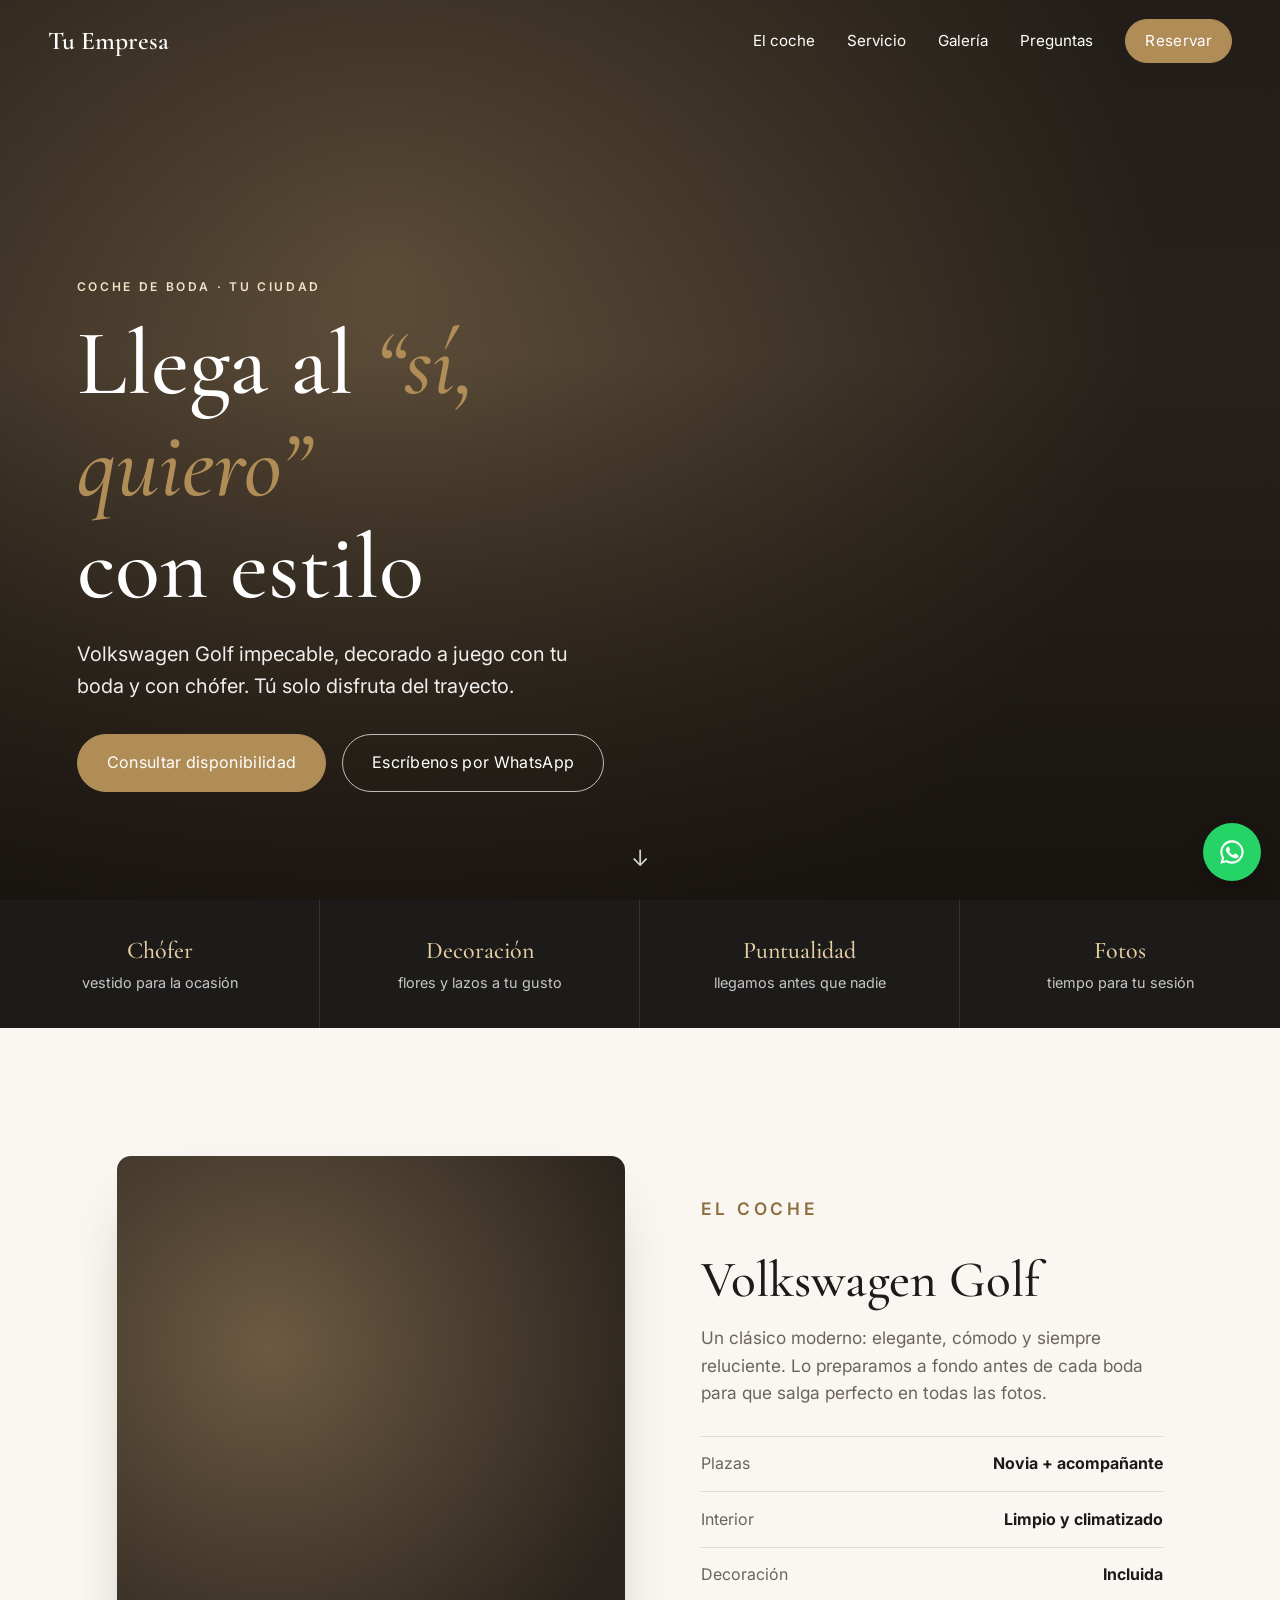
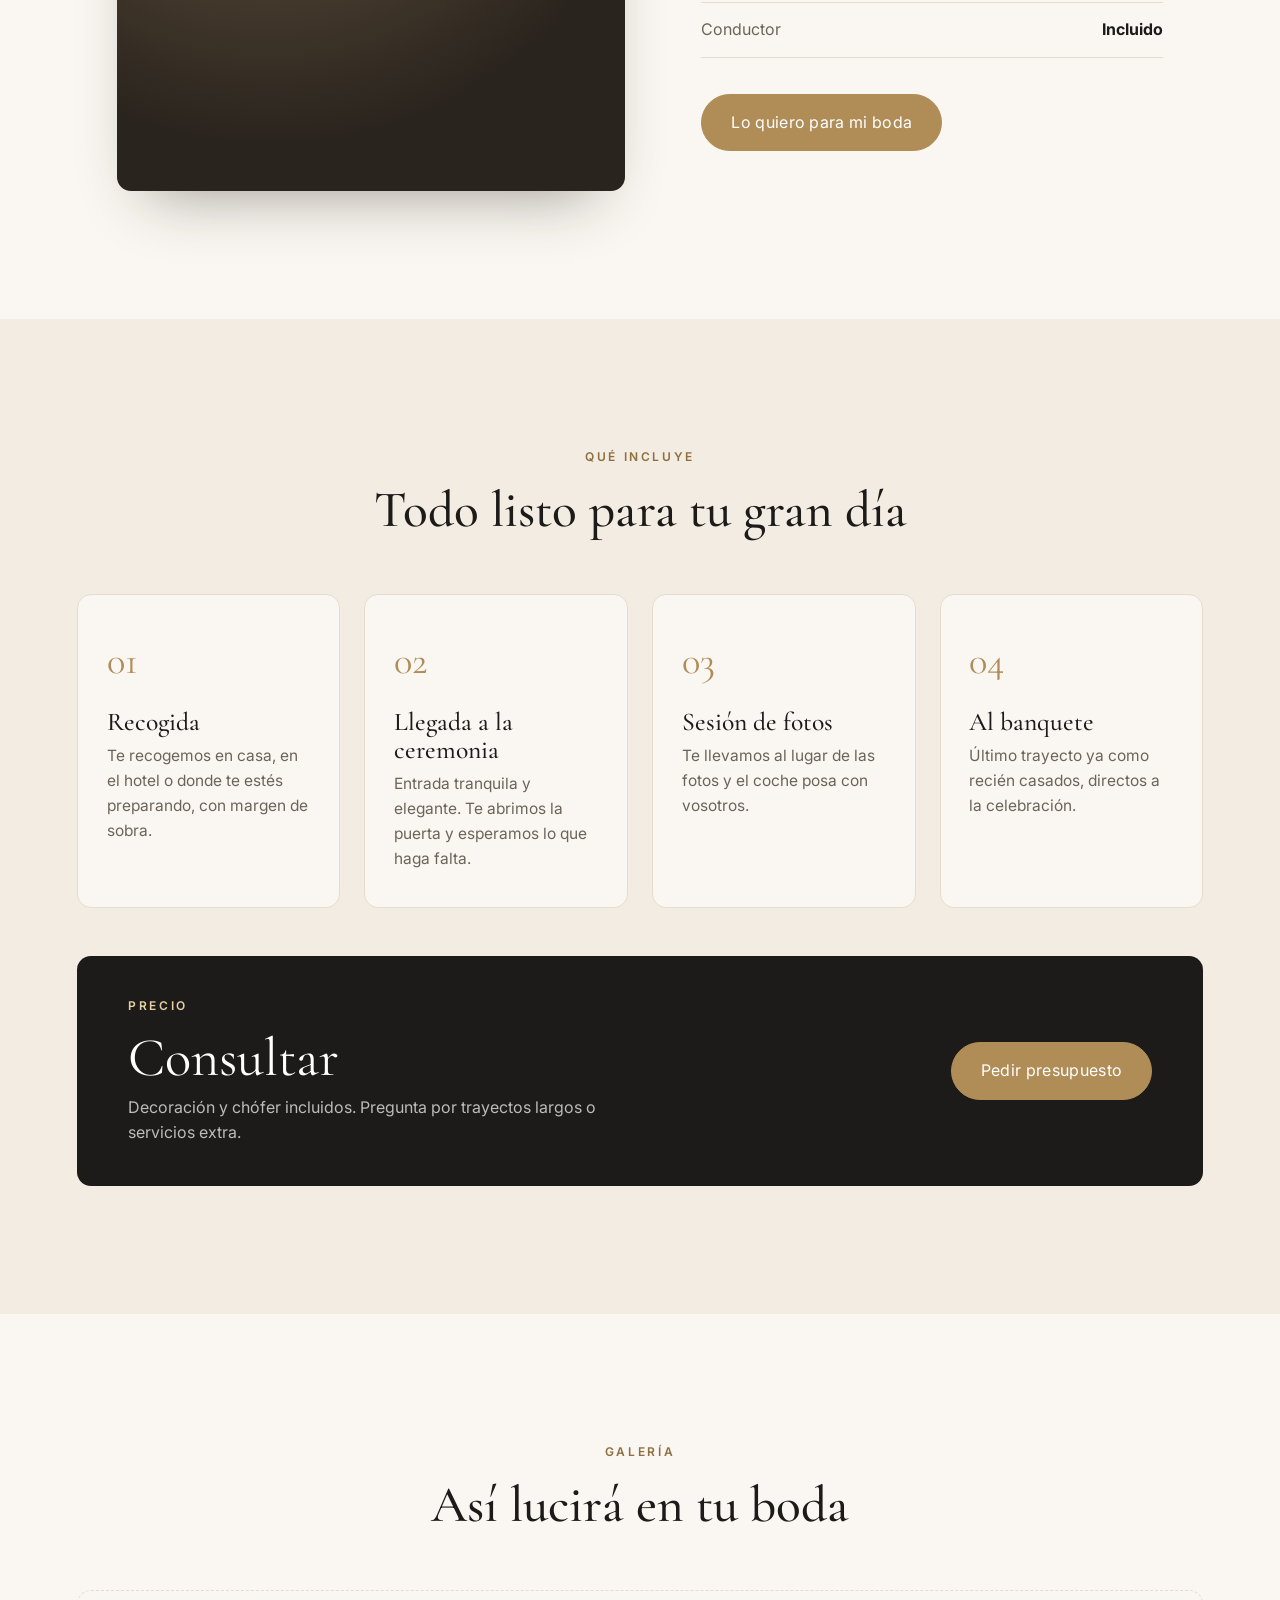
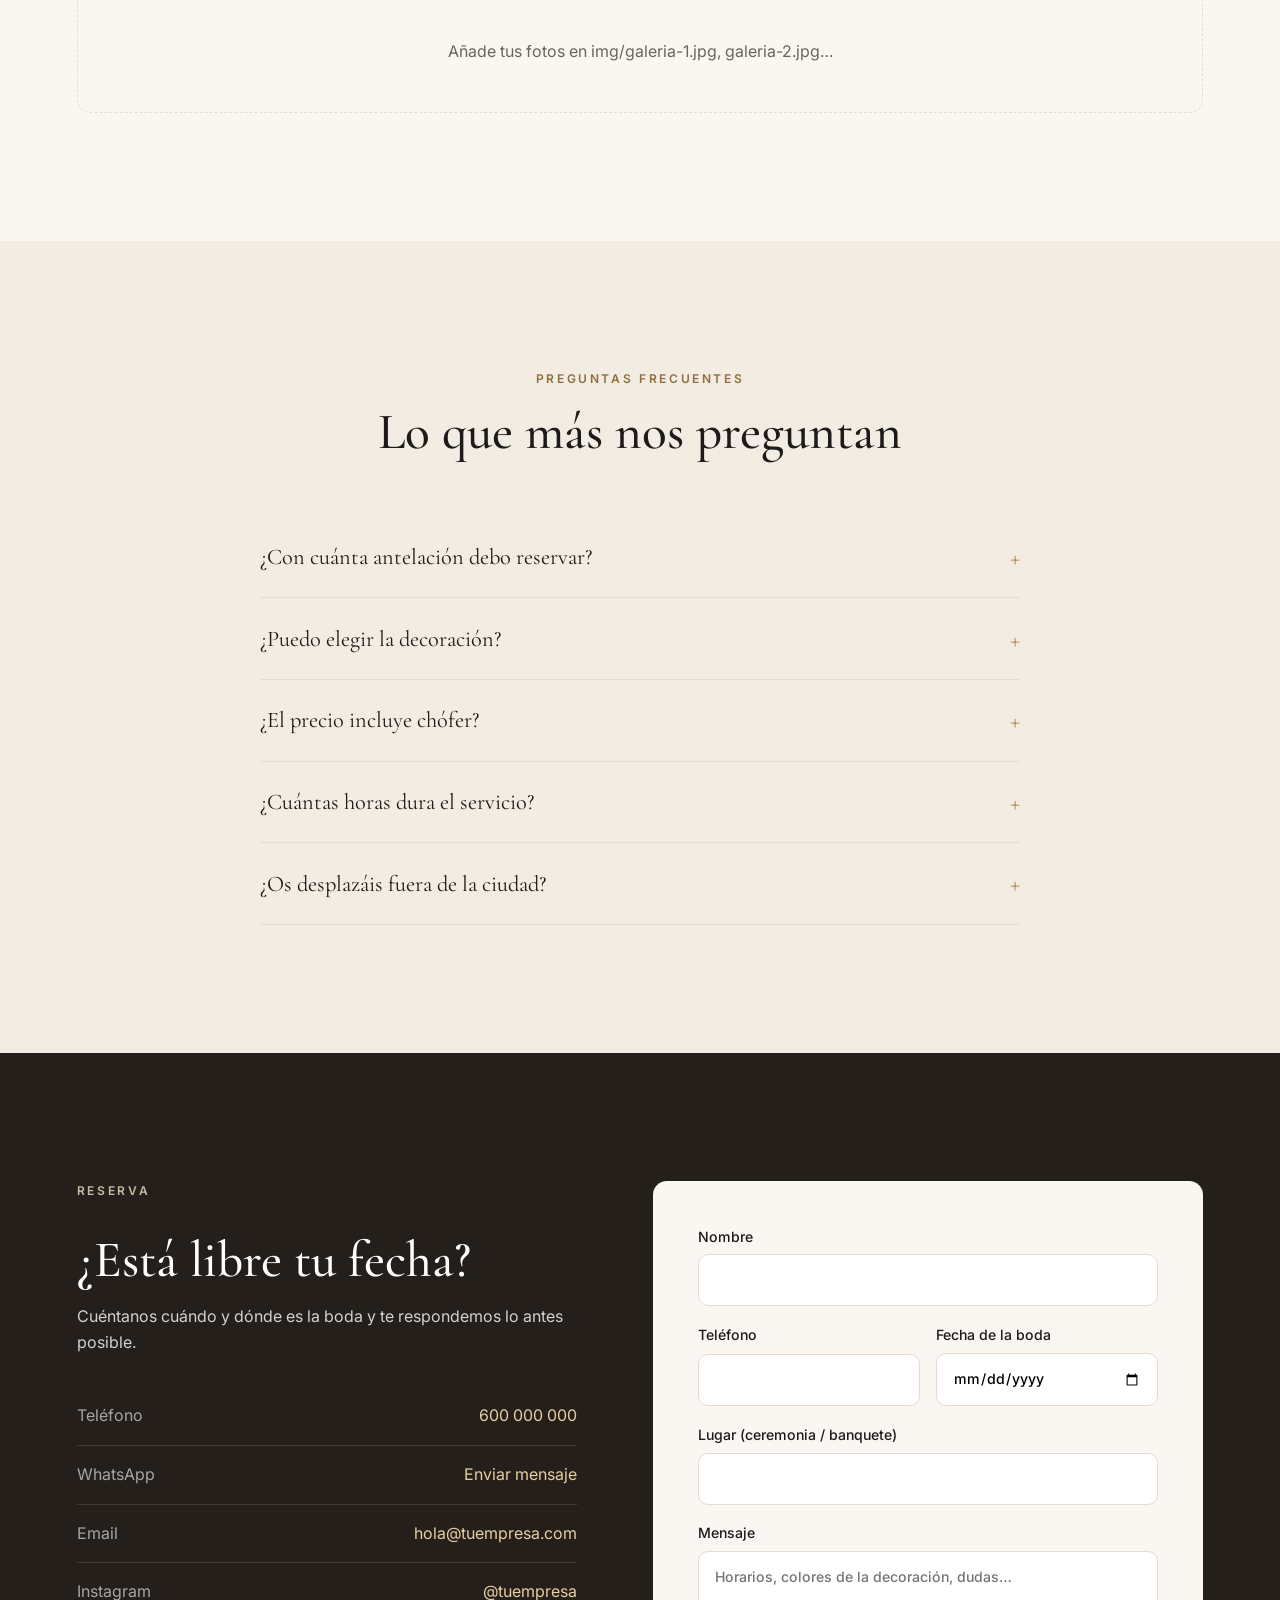
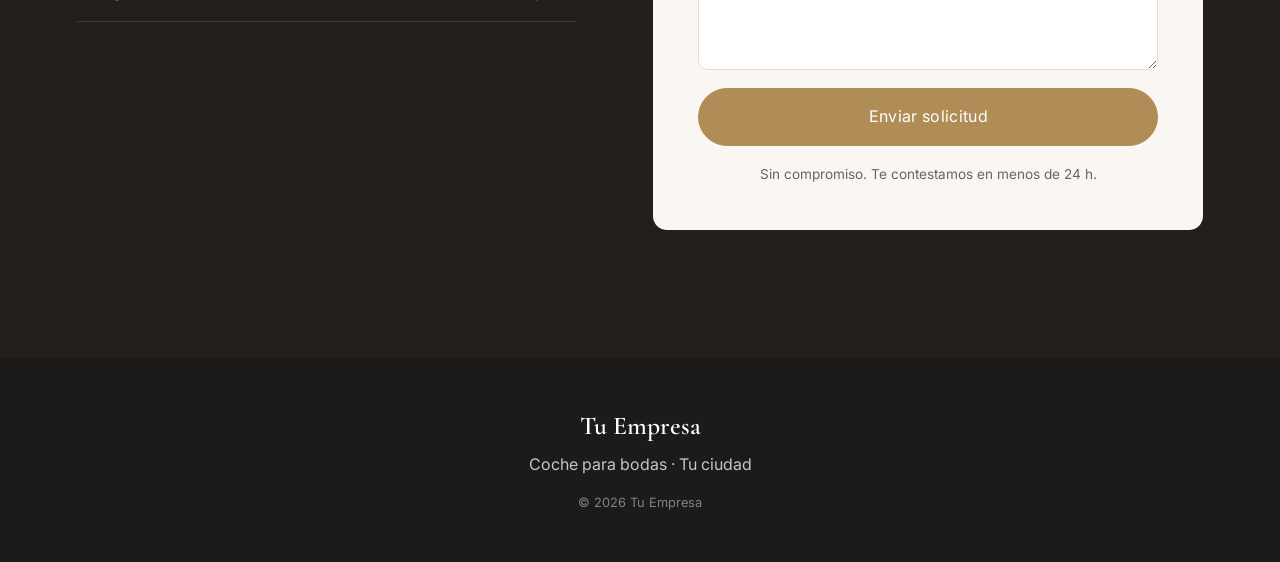
==== web/index.html @ d197240b "Rediseño de la web de coche para bodas Web estática nueva (Netlify) con hero, presentación del Golf," ====
<!doctype html>
<html lang="es">
<head>
  <meta charset="utf-8">
  <meta name="viewport" content="width=device-width, initial-scale=1">
  <title>Coche para bodas · Volkswagen Golf</title>
  <meta name="description" content="Alquiler de Volkswagen Golf decorado para bodas, con chófer. Llega a tu boda con estilo.">
  <link rel="preconnect" href="https://fonts.googleapis.com">
  <link rel="preconnect" href="https://fonts.gstatic.com" crossorigin>
  <link href="https://fonts.googleapis.com/css2?family=Cormorant+Garamond:ital,wght@0,500;0,600;1,500&family=Inter:wght@400;500;600&display=swap" rel="stylesheet">
  <link rel="stylesheet" href="styles.css">
</head>
<body>

  <!--
    ===========================================================
    EDITA TUS DATOS EN script.js (bloque CONFIG, arriba del todo).
    Pon la foto de tu Golf en img/golf.jpg (y más fotos en img/galeria-1.jpg ... galeria-6.jpg)
    ===========================================================
  -->

  <header class="nav" id="top">
    <a href="#top" class="brand" data-cfg="nombre">Tu Empresa</a>
    <nav class="nav-links" id="navLinks">
      <a href="#coche">El coche</a>
      <a href="#servicio">Servicio</a>
      <a href="#galeria">Galería</a>
      <a href="#faq">Preguntas</a>
      <a href="#reserva" class="btn btn-small">Reservar</a>
    </nav>
    <button class="nav-toggle" id="navToggle" aria-label="Abrir menú" aria-expanded="false">
      <span></span><span></span>
    </button>
  </header>

  <!-- HERO -->
  <section class="hero">
    <div class="hero-media">
      <img src="img/golf.jpg" alt="Volkswagen Golf decorado para boda" class="photo" data-fallback>
    </div>
    <div class="hero-overlay"></div>
    <div class="hero-content">
      <p class="eyebrow">Coche de boda · <span data-cfg="zona">Tu ciudad</span></p>
      <h1>Llega al <em>“sí, quiero”</em><br>con estilo</h1>
      <p class="lead">Volkswagen Golf impecable, decorado a juego con tu boda y con chófer. Tú solo disfruta del trayecto.</p>
      <div class="hero-actions">
        <a href="#reserva" class="btn">Consultar disponibilidad</a>
        <a href="#" class="btn btn-ghost" data-wa>Escríbenos por WhatsApp</a>
      </div>
    </div>
    <a href="#coche" class="scroll-hint" aria-label="Bajar">↓</a>
  </section>

  <!-- PUNTOS FUERTES -->
  <section class="strip">
    <div class="strip-item"><strong>Chófer</strong><span>vestido para la ocasión</span></div>
    <div class="strip-item"><strong>Decoración</strong><span>flores y lazos a tu gusto</span></div>
    <div class="strip-item"><strong>Puntualidad</strong><span>llegamos antes que nadie</span></div>
    <div class="strip-item"><strong>Fotos</strong><span>tiempo para tu sesión</span></div>
  </section>

  <!-- EL COCHE -->
  <section class="section split" id="coche">
    <div class="split-media">
      <img src="img/golf.jpg" alt="Volkswagen Golf para bodas" class="photo rounded" data-fallback>
    </div>
    <div class="split-text">
      <p class="eyebrow dark">El coche</p>
      <h2>Volkswagen Golf</h2>
      <p>Un clásico moderno: elegante, cómodo y siempre reluciente. Lo preparamos a fondo antes de cada boda para que salga perfecto en todas las fotos.</p>
      <ul class="specs">
        <li><span>Plazas</span><strong>Novia + acompañante</strong></li>
        <li><span>Interior</span><strong>Limpio y climatizado</strong></li>
        <li><span>Decoración</span><strong>Incluida</strong></li>
        <li><span>Conductor</span><strong>Incluido</strong></li>
      </ul>
      <a href="#reserva" class="btn">Lo quiero para mi boda</a>
    </div>
  </section>

  <!-- SERVICIO -->
  <section class="section alt" id="servicio">
    <div class="section-head">
      <p class="eyebrow dark">Qué incluye</p>
      <h2>Todo listo para tu gran día</h2>
    </div>
    <div class="cards">
      <article class="card">
        <div class="card-num">01</div>
        <h3>Recogida</h3>
        <p>Te recogemos en casa, en el hotel o donde te estés preparando, con margen de sobra.</p>
      </article>
      <article class="card">
        <div class="card-num">02</div>
        <h3>Llegada a la ceremonia</h3>
        <p>Entrada tranquila y elegante. Te abrimos la puerta y esperamos lo que haga falta.</p>
      </article>
      <article class="card">
        <div class="card-num">03</div>
        <h3>Sesión de fotos</h3>
        <p>Te llevamos al lugar de las fotos y el coche posa con vosotros.</p>
      </article>
      <article class="card">
        <div class="card-num">04</div>
        <h3>Al banquete</h3>
        <p>Último trayecto ya como recién casados, directos a la celebración.</p>
      </article>
    </div>

    <div class="price">
      <div>
        <p class="eyebrow dark">Precio</p>
        <p class="price-value" data-cfg="precio">Consultar</p>
        <p class="price-note">Decoración y chófer incluidos. Pregunta por trayectos largos o servicios extra.</p>
      </div>
      <a href="#reserva" class="btn">Pedir presupuesto</a>
    </div>
  </section>

  <!-- GALERÍA -->
  <section class="section" id="galeria">
    <div class="section-head">
      <p class="eyebrow dark">Galería</p>
      <h2>Así lucirá en tu boda</h2>
    </div>
    <div class="gallery" id="gallery"></div>
  </section>

  <!-- FAQ -->
  <section class="section alt" id="faq">
    <div class="section-head">
      <p class="eyebrow dark">Preguntas frecuentes</p>
      <h2>Lo que más nos preguntan</h2>
    </div>
    <div class="faq">
      <details>
        <summary>¿Con cuánta antelación debo reservar?</summary>
        <p>Cuanto antes, mejor: los sábados de primavera y verano vuelan. Escríbenos con tu fecha y te confirmamos al momento.</p>
      </details>
      <details>
        <summary>¿Puedo elegir la decoración?</summary>
        <p>Sí. Dinos los colores o las flores de tu boda y adaptamos lazos y arreglos para que vaya a juego.</p>
      </details>
      <details>
        <summary>¿El precio incluye chófer?</summary>
        <p>Sí, siempre conducimos nosotros. Tú solo te sientas y disfrutas.</p>
      </details>
      <details>
        <summary>¿Cuántas horas dura el servicio?</summary>
        <p>Cubrimos los trayectos del día: recogida, ceremonia, fotos y banquete. Si necesitas algo distinto, lo hablamos.</p>
      </details>
      <details>
        <summary>¿Os desplazáis fuera de la ciudad?</summary>
        <p>Sí, consúltanos el lugar y te damos precio sin compromiso.</p>
      </details>
    </div>
  </section>

  <!-- RESERVA -->
  <section class="section booking" id="reserva">
    <div class="booking-text">
      <p class="eyebrow">Reserva</p>
      <h2>¿Está libre tu fecha?</h2>
      <p>Cuéntanos cuándo y dónde es la boda y te respondemos lo antes posible.</p>
      <ul class="contact-list">
        <li><span>Teléfono</span><a href="#" data-tel data-cfg="telefono">—</a></li>
        <li><span>WhatsApp</span><a href="#" data-wa>Enviar mensaje</a></li>
        <li><span>Email</span><a href="#" data-mail data-cfg="email">—</a></li>
        <li><span>Instagram</span><a href="#" data-ig data-cfg="instagram">—</a></li>
      </ul>
    </div>

    <!-- Netlify Forms: los envíos aparecen en tu panel de Netlify > Forms -->
    <form class="form" name="reserva" method="POST" data-netlify="true" netlify-honeypot="bot-field" action="/gracias.html">
      <input type="hidden" name="form-name" value="reserva">
      <p class="hidden"><label>No rellenar: <input name="bot-field"></label></p>
      <label>Nombre<input name="nombre" required autocomplete="name"></label>
      <div class="row">
        <label>Teléfono<input name="telefono" type="tel" required autocomplete="tel"></label>
        <label>Fecha de la boda<input name="fecha" type="date" required></label>
      </div>
      <label>Lugar (ceremonia / banquete)<input name="lugar"></label>
      <label>Mensaje<textarea name="mensaje" rows="4" placeholder="Horarios, colores de la decoración, dudas…"></textarea></label>
      <button type="submit" class="btn btn-full">Enviar solicitud</button>
      <p class="form-note">Sin compromiso. Te contestamos en menos de 24 h.</p>
    </form>
  </section>

  <footer class="footer">
    <p class="brand" data-cfg="nombre">Tu Empresa</p>
    <p>Coche para bodas · <span data-cfg="zona">Tu ciudad</span></p>
    <p class="small">© <span id="year"></span> <span data-cfg="nombre">Tu Empresa</span></p>
  </footer>

  <a href="#" class="wa-float" data-wa aria-label="WhatsApp">
    <svg viewBox="0 0 24 24" width="28" height="28" aria-hidden="true"><path fill="currentColor" d="M12 2a10 10 0 0 0-8.6 15.1L2 22l5-1.3A10 10 0 1 0 12 2Zm0 18.2a8.2 8.2 0 0 1-4.2-1.1l-.3-.2-3 .8.8-2.9-.2-.3A8.2 8.2 0 1 1 12 20.2Zm4.5-6.1c-.2-.1-1.5-.7-1.7-.8s-.4-.1-.6.1-.7.8-.8 1-.3.2-.5.1a6.7 6.7 0 0 1-3.3-2.9c-.3-.4.2-.4.7-1.4.1-.2 0-.3 0-.4l-.8-1.8c-.2-.5-.4-.4-.6-.4h-.5a1 1 0 0 0-.7.3 3 3 0 0 0-.9 2.2 5.1 5.1 0 0 0 1.1 2.7 11.7 11.7 0 0 0 4.5 4c1.7.7 2.3.8 3.2.6a2.7 2.7 0 0 0 1.8-1.2 2.2 2.2 0 0 0 .1-1.2c0-.1-.2-.2-.5-.3Z"/></svg>
  </a>

  <script src="script.js"></script>
</body>
</html>
---- web/styles.css ----
:root {
  --ivory: #faf7f2;
  --cream: #f2ece2;
  --ink: #1d1b19;
  --muted: #6b645b;
  --gold: #b08d57;
  --gold-dark: #8f6f3f;
  --line: #e4dccf;
  --serif: "Cormorant Garamond", Georgia, serif;
  --sans: "Inter", system-ui, sans-serif;
  --radius: 14px;
}

* { box-sizing: border-box; margin: 0; padding: 0; }
html { scroll-behavior: smooth; }
body { font-family: var(--sans); color: var(--ink); background: var(--ivory); line-height: 1.6; -webkit-font-smoothing: antialiased; }
img { display: block; max-width: 100%; }
a { color: inherit; }
h1, h2, h3 { font-family: var(--serif); font-weight: 500; line-height: 1.1; }
h2 { font-size: clamp(2.2rem, 4.5vw, 3.2rem); margin-bottom: 1rem; }
h3 { font-size: 1.6rem; margin-bottom: .5rem; }
em { font-style: italic; color: var(--gold); }
.hidden { display: none; }

.eyebrow { text-transform: uppercase; letter-spacing: .22em; font-size: .75rem; font-weight: 600; color: #f1e3c8; margin-bottom: 1rem; }
.eyebrow.dark { color: var(--gold-dark); }

/* Botones */
.btn {
  display: inline-block; background: var(--gold); color: #fff; text-decoration: none;
  padding: .95rem 1.8rem; border-radius: 999px; font-weight: 500; letter-spacing: .02em;
  border: 1px solid var(--gold); cursor: pointer; font: inherit; transition: background .2s, transform .2s;
}
.btn:hover { background: var(--gold-dark); border-color: var(--gold-dark); transform: translateY(-1px); }
.btn-ghost { background: transparent; border-color: rgba(255,255,255,.7); color: #fff; }
.btn-ghost:hover { background: rgba(255,255,255,.12); border-color: #fff; }
.btn-small { padding: .55rem 1.2rem; font-size: .9rem; }
.btn-full { width: 100%; }

/* Navegación */
.nav {
  position: fixed; inset: 0 0 auto; z-index: 50; display: flex; align-items: center; justify-content: space-between;
  padding: 1.2rem clamp(1rem, 4vw, 3rem); color: #fff; transition: background .3s, color .3s, box-shadow .3s;
}
.nav.solid { background: rgba(250,247,242,.96); color: var(--ink); box-shadow: 0 1px 0 var(--line); backdrop-filter: blur(8px); }
.brand { font-family: var(--serif); font-size: 1.6rem; font-weight: 600; text-decoration: none; }
.nav-links { display: flex; gap: 2rem; align-items: center; }
.nav-links a { text-decoration: none; font-size: .95rem; }
.nav-links a:not(.btn):hover { color: var(--gold); }
.nav-toggle { display: none; background: none; border: 0; cursor: pointer; width: 32px; height: 24px; position: relative; color: inherit; }
.nav-toggle span { position: absolute; left: 0; right: 0; height: 2px; background: currentColor; }
.nav-toggle span:first-child { top: 6px; }
.nav-toggle span:last-child { bottom: 6px; }

/* Fotos y fallback si falta la imagen */
.photo { width: 100%; height: 100%; object-fit: cover; }
.photo.missing { visibility: hidden; }
.hero-media, .split-media { background: radial-gradient(circle at 30% 30%, #6d5a42, #2a241e 70%); }
.rounded { border-radius: var(--radius); }

/* Hero */
.hero { position: relative; min-height: 100svh; display: flex; align-items: flex-end; color: #fff; overflow: hidden; }
.hero-media { position: absolute; inset: 0; }
.hero-media .photo { animation: zoom 18s ease-out forwards; }
@keyframes zoom { from { transform: scale(1.08); } to { transform: scale(1); } }
.hero-overlay { position: absolute; inset: 0; background: linear-gradient(180deg, rgba(20,16,12,.35) 0%, rgba(20,16,12,.15) 40%, rgba(20,16,12,.8) 100%); }
.hero-content { position: relative; max-width: 760px; padding: 0 clamp(1rem, 6vw, 5rem) clamp(4rem, 12vh, 8rem); }
.hero h1 { font-size: clamp(3rem, 8vw, 5.8rem); margin-bottom: 1.2rem; }
.lead { font-size: clamp(1.05rem, 2vw, 1.25rem); max-width: 540px; opacity: .92; margin-bottom: 2rem; }
.hero-actions { display: flex; flex-wrap: wrap; gap: 1rem; }
.scroll-hint { position: absolute; bottom: 1.5rem; left: 50%; transform: translateX(-50%); color: #fff; text-decoration: none; font-size: 1.4rem; animation: bob 2s infinite; opacity: .8; }
@keyframes bob { 50% { transform: translate(-50%, 6px); } }

/* Franja */
.strip { display: grid; grid-template-columns: repeat(4, 1fr); background: var(--ink); color: #fff; }
.strip-item { padding: 2rem 1.5rem; text-align: center; border-right: 1px solid rgba(255,255,255,.1); }
.strip-item:last-child { border-right: 0; }
.strip-item strong { display: block; font-family: var(--serif); font-size: 1.5rem; font-weight: 500; color: #e6cfa3; }
.strip-item span { font-size: .9rem; opacity: .75; }

/* Secciones */
.section { padding: clamp(4.5rem, 10vw, 8rem) clamp(1rem, 6vw, 5rem); }
.section.alt { background: var(--cream); }
.section-head { text-align: center; max-width: 640px; margin: 0 auto 3.5rem; }

.split { display: grid; grid-template-columns: 1.1fr 1fr; gap: clamp(2rem, 6vw, 5rem); align-items: center; max-width: 1200px; margin: 0 auto; }
.split-media { aspect-ratio: 4/5; border-radius: var(--radius); overflow: hidden; box-shadow: 0 30px 60px -30px rgba(40,30,20,.45); }
.split-text p { color: var(--muted); font-size: 1.08rem; margin-bottom: 1.8rem; }
.specs { list-style: none; margin-bottom: 2.2rem; border-top: 1px solid var(--line); }
.specs li { display: flex; justify-content: space-between; gap: 1rem; padding: .9rem 0; border-bottom: 1px solid var(--line); }
.specs span { color: var(--muted); }

.cards { display: grid; grid-template-columns: repeat(4, 1fr); gap: 1.5rem; max-width: 1200px; margin: 0 auto; }
.card { background: var(--ivory); padding: 2.2rem 1.8rem; border-radius: var(--radius); border: 1px solid var(--line); transition: transform .25s, box-shadow .25s; }
.card:hover { transform: translateY(-4px); box-shadow: 0 20px 40px -25px rgba(40,30,20,.35); }
.card-num { font-family: var(--serif); font-size: 2.4rem; color: var(--gold); margin-bottom: 1rem; }
.card p { color: var(--muted); font-size: .97rem; }

.price {
  max-width: 1200px; margin: 3rem auto 0; display: flex; align-items: center; justify-content: space-between; gap: 2rem; flex-wrap: wrap;
  background: var(--ink); color: #fff; padding: 2.5rem clamp(1.5rem, 4vw, 3.5rem); border-radius: var(--radius);
}
.price .eyebrow.dark { color: #e6cfa3; }
.price-value { font-family: var(--serif); font-size: clamp(2.4rem, 5vw, 3.4rem); line-height: 1; margin-bottom: .6rem; }
.price-note { opacity: .7; max-width: 520px; }

.gallery { display: grid; grid-template-columns: repeat(3, 1fr); gap: 1rem; max-width: 1200px; margin: 0 auto; }
.gallery img { width: 100%; aspect-ratio: 1; object-fit: cover; border-radius: 10px; transition: transform .4s; }
.gallery img:hover { transform: scale(1.02); }
.gallery:empty::after { content: "Añade tus fotos en img/galeria-1.jpg, galeria-2.jpg…"; grid-column: 1 / -1; text-align: center; color: var(--muted); padding: 3rem; border: 1px dashed var(--line); border-radius: var(--radius); }

.faq { max-width: 760px; margin: 0 auto; }
.faq details { border-bottom: 1px solid var(--line); }
.faq summary { cursor: pointer; list-style: none; padding: 1.4rem 2.5rem 1.4rem 0; font-family: var(--serif); font-size: 1.4rem; position: relative; }
.faq summary::-webkit-details-marker { display: none; }
.faq summary::after { content: "+"; position: absolute; right: 0; top: 50%; transform: translateY(-50%); font-size: 1.6rem; color: var(--gold); transition: transform .2s; }
.faq details[open] summary::after { transform: translateY(-50%) rotate(45deg); }
.faq details p { color: var(--muted); padding-bottom: 1.4rem; }

/* Reserva */
.booking { display: grid; grid-template-columns: 1fr 1.1fr; gap: clamp(2rem, 6vw, 5rem); background: #241f1a; color: #fff; }
.booking-text p { opacity: .8; margin-bottom: 2rem; }
.contact-list { list-style: none; }
.contact-list li { display: flex; justify-content: space-between; gap: 1rem; padding: 1rem 0; border-bottom: 1px solid rgba(255,255,255,.12); }
.contact-list span { opacity: .6; }
.contact-list a { text-decoration: none; color: #e6cfa3; }
.contact-list a:hover { text-decoration: underline; }

.form { background: var(--ivory); color: var(--ink); padding: clamp(1.5rem, 4vw, 2.8rem); border-radius: var(--radius); display: grid; gap: 1.1rem; }
.form label { display: grid; gap: .4rem; font-size: .88rem; font-weight: 500; }
.form input, .form textarea { font: inherit; padding: .85rem 1rem; border: 1px solid var(--line); border-radius: 10px; background: #fff; width: 100%; }
.form input:focus, .form textarea:focus { outline: 2px solid var(--gold); outline-offset: 1px; border-color: transparent; }
.form .row { display: grid; grid-template-columns: 1fr 1fr; gap: 1rem; }
.form-note { text-align: center; font-size: .85rem; color: var(--muted); }

.footer { text-align: center; padding: 3rem 1rem; background: var(--ink); color: rgba(255,255,255,.75); }
.footer .brand { color: #fff; display: block; margin-bottom: .3rem; }
.footer .small { font-size: .8rem; opacity: .6; margin-top: 1rem; }

.wa-float {
  position: fixed; right: 1.2rem; bottom: 1.2rem; z-index: 60; width: 58px; height: 58px; border-radius: 50%;
  display: grid; place-items: center; background: #25d366; color: #fff; box-shadow: 0 10px 25px -8px rgba(0,0,0,.4); transition: transform .2s;
}
.wa-float:hover { transform: scale(1.08); }

/* Página de gracias */
.thanks { min-height: 100svh; display: grid; place-items: center; text-align: center; padding: 2rem; }
.thanks p { color: var(--muted); margin: 1rem 0 2rem; }

/* Responsive */
@media (max-width: 960px) {
  .cards { grid-template-columns: repeat(2, 1fr); }
  .split, .booking { grid-template-columns: 1fr; }
  .split-media { aspect-ratio: 4/3; }
}
@media (max-width: 760px) {
  .nav-toggle { display: block; }
  .nav-links {
    position: absolute; top: 100%; left: 0; right: 0; flex-direction: column; gap: 0; background: var(--ivory); color: var(--ink);
    max-height: 0; overflow: hidden; transition: max-height .3s; box-shadow: 0 10px 20px -10px rgba(0,0,0,.2);
  }
  .nav-links.open { max-height: 400px; }
  .nav-links a { padding: 1rem; width: 100%; text-align: center; }
  .nav-links .btn { border-radius: 0; }
  .nav:has(.nav-links.open) { background: var(--ivory); color: var(--ink); }
  .strip { grid-template-columns: repeat(2, 1fr); }
  .strip-item:nth-child(2) { border-right: 0; }
  .strip-item:nth-child(-n+2) { border-bottom: 1px solid rgba(255,255,255,.1); }
  .gallery { grid-template-columns: repeat(2, 1fr); }
  .form .row { grid-template-columns: 1fr; }
}
@media (max-width: 480px) {
  .cards { grid-template-columns: 1fr; }
  .hero-actions .btn { width: 100%; text-align: center; }
}
@media (prefers-reduced-motion: reduce) {
  *, *::before, *::after { animation: none !important; transition: none !important; }
  html { scroll-behavior: auto; }
}
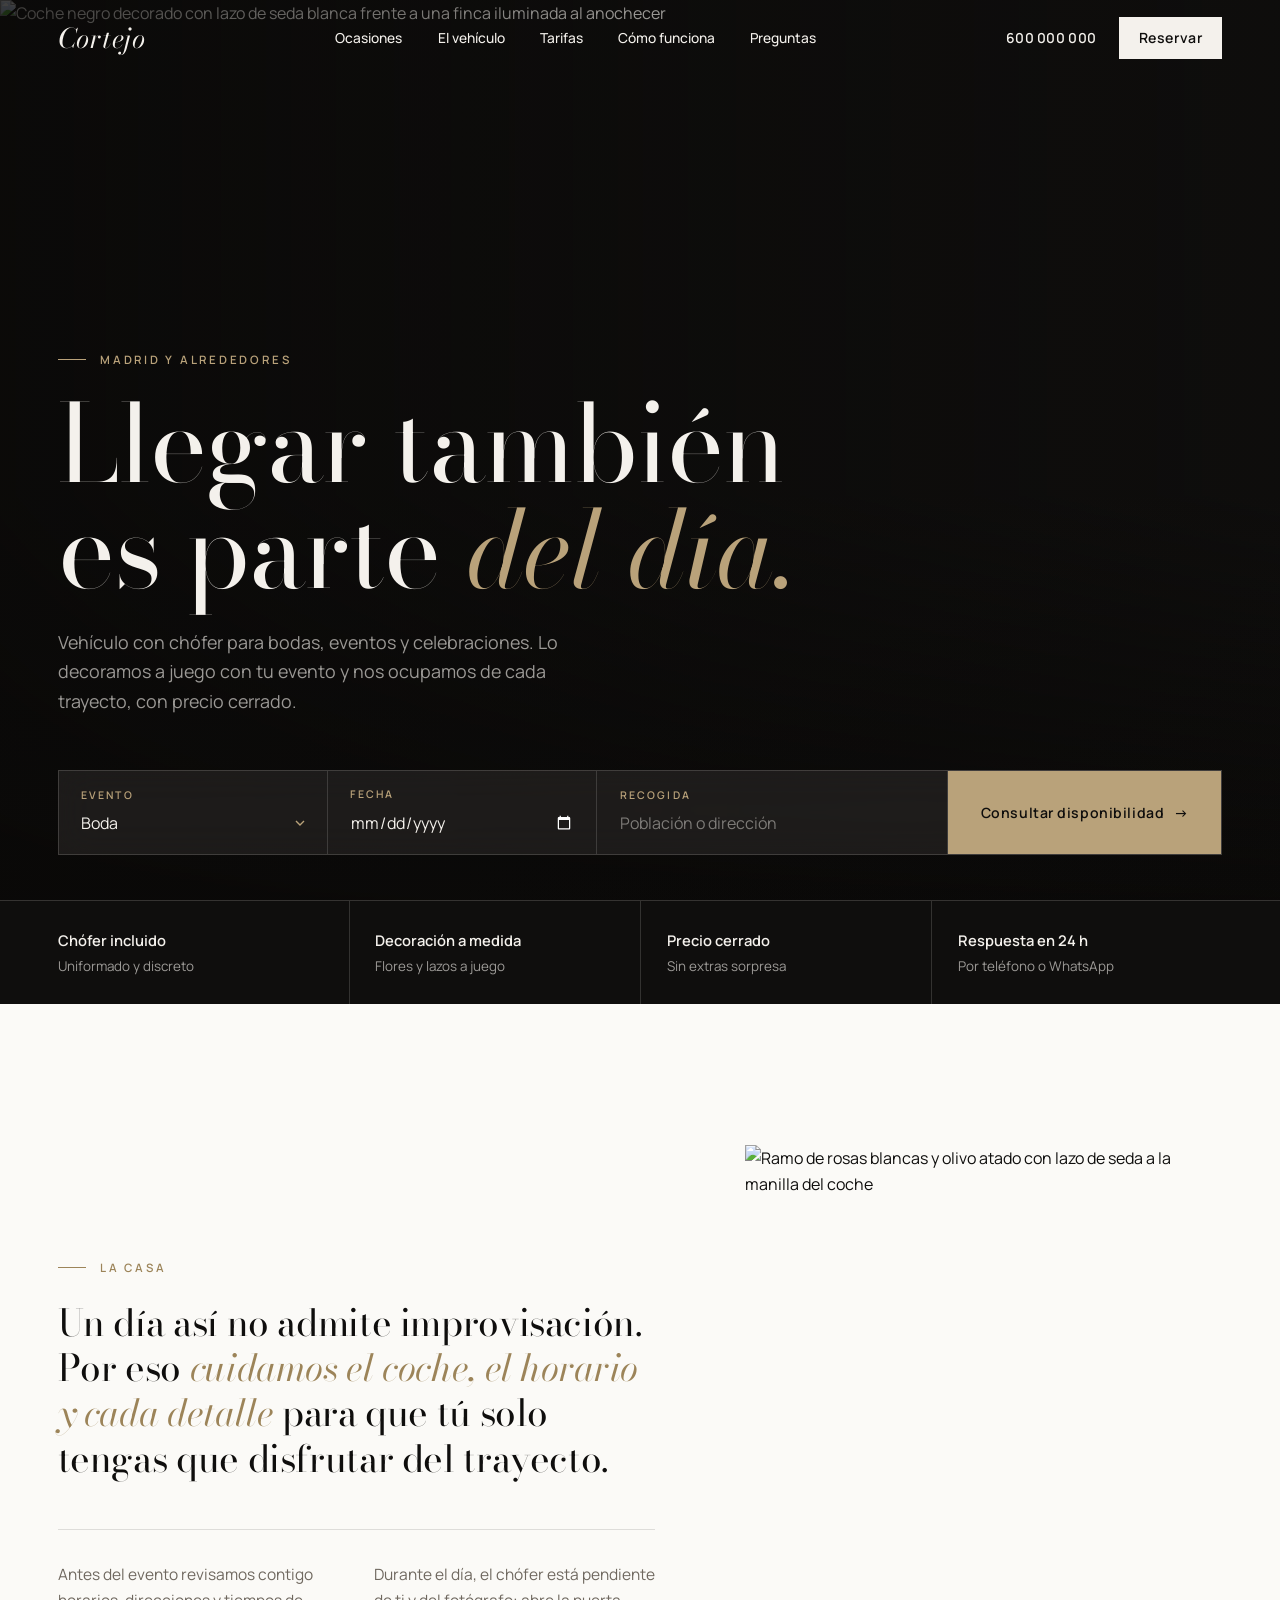
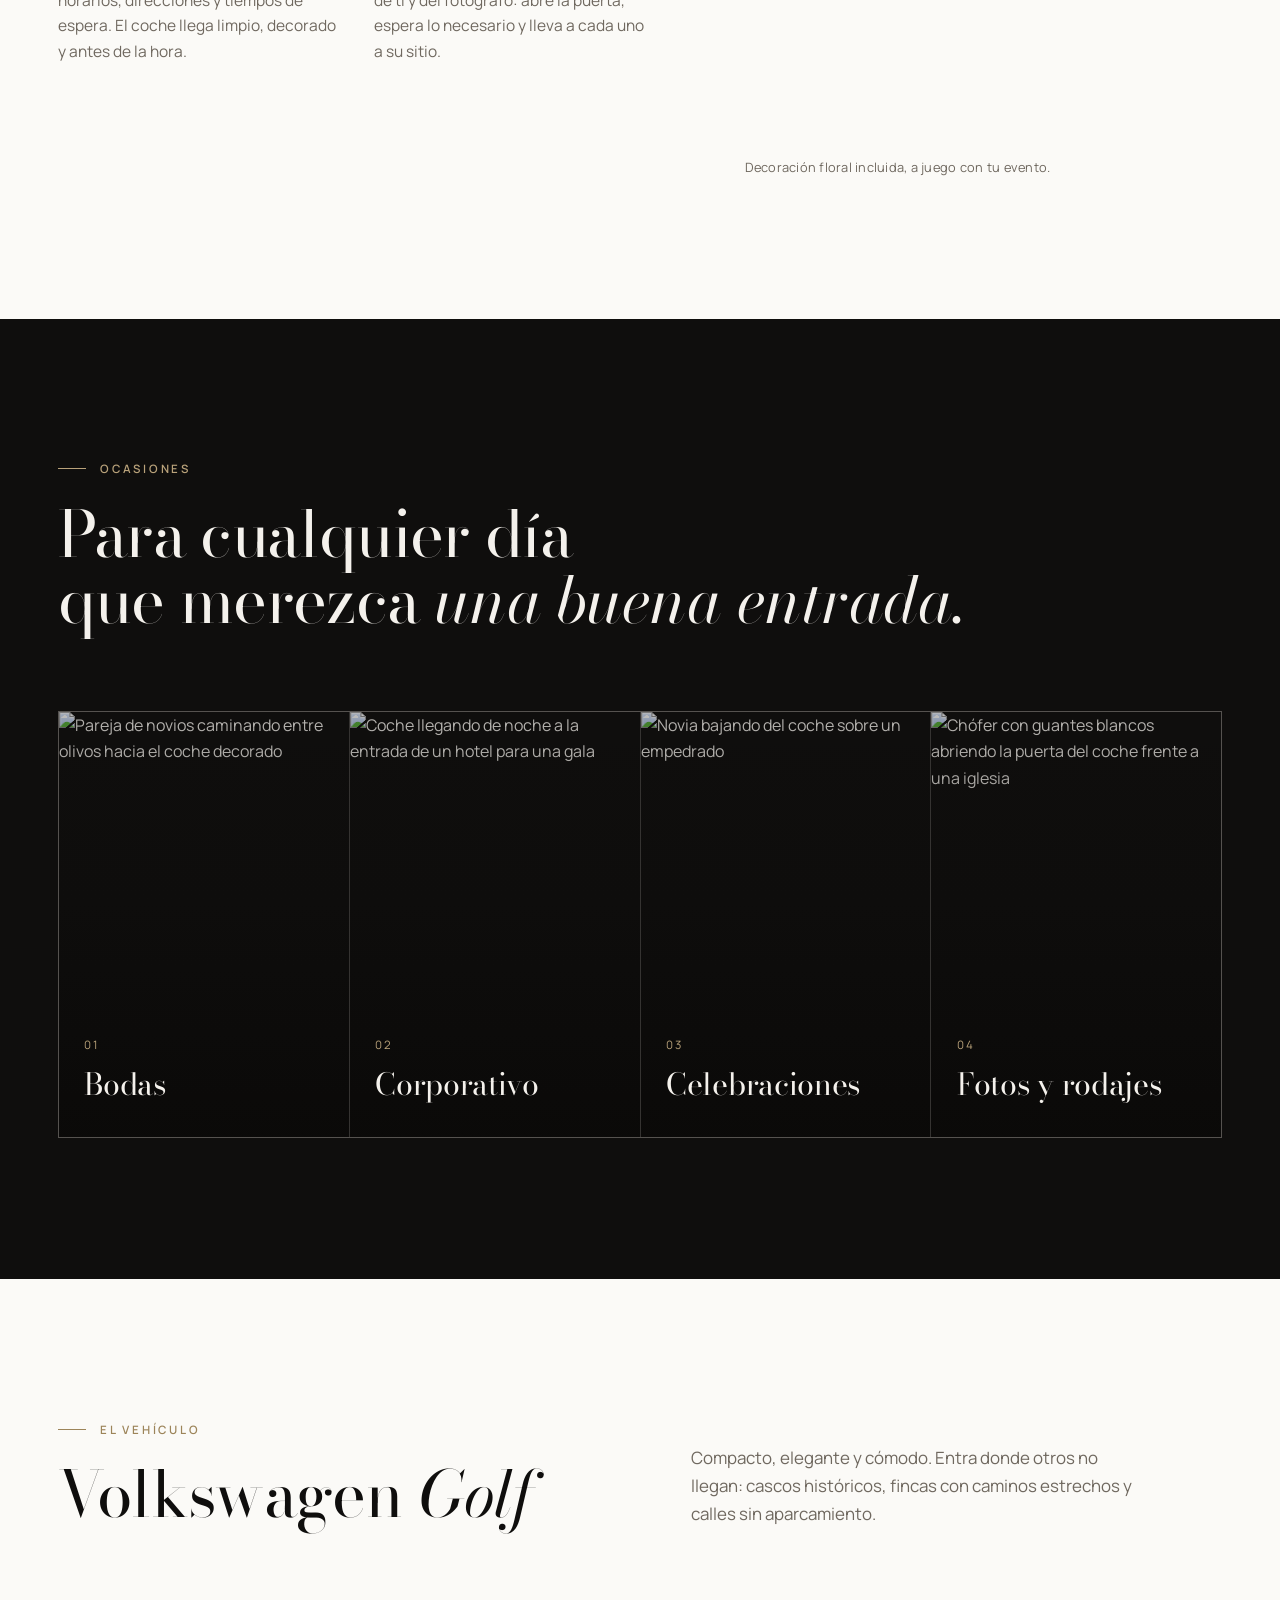
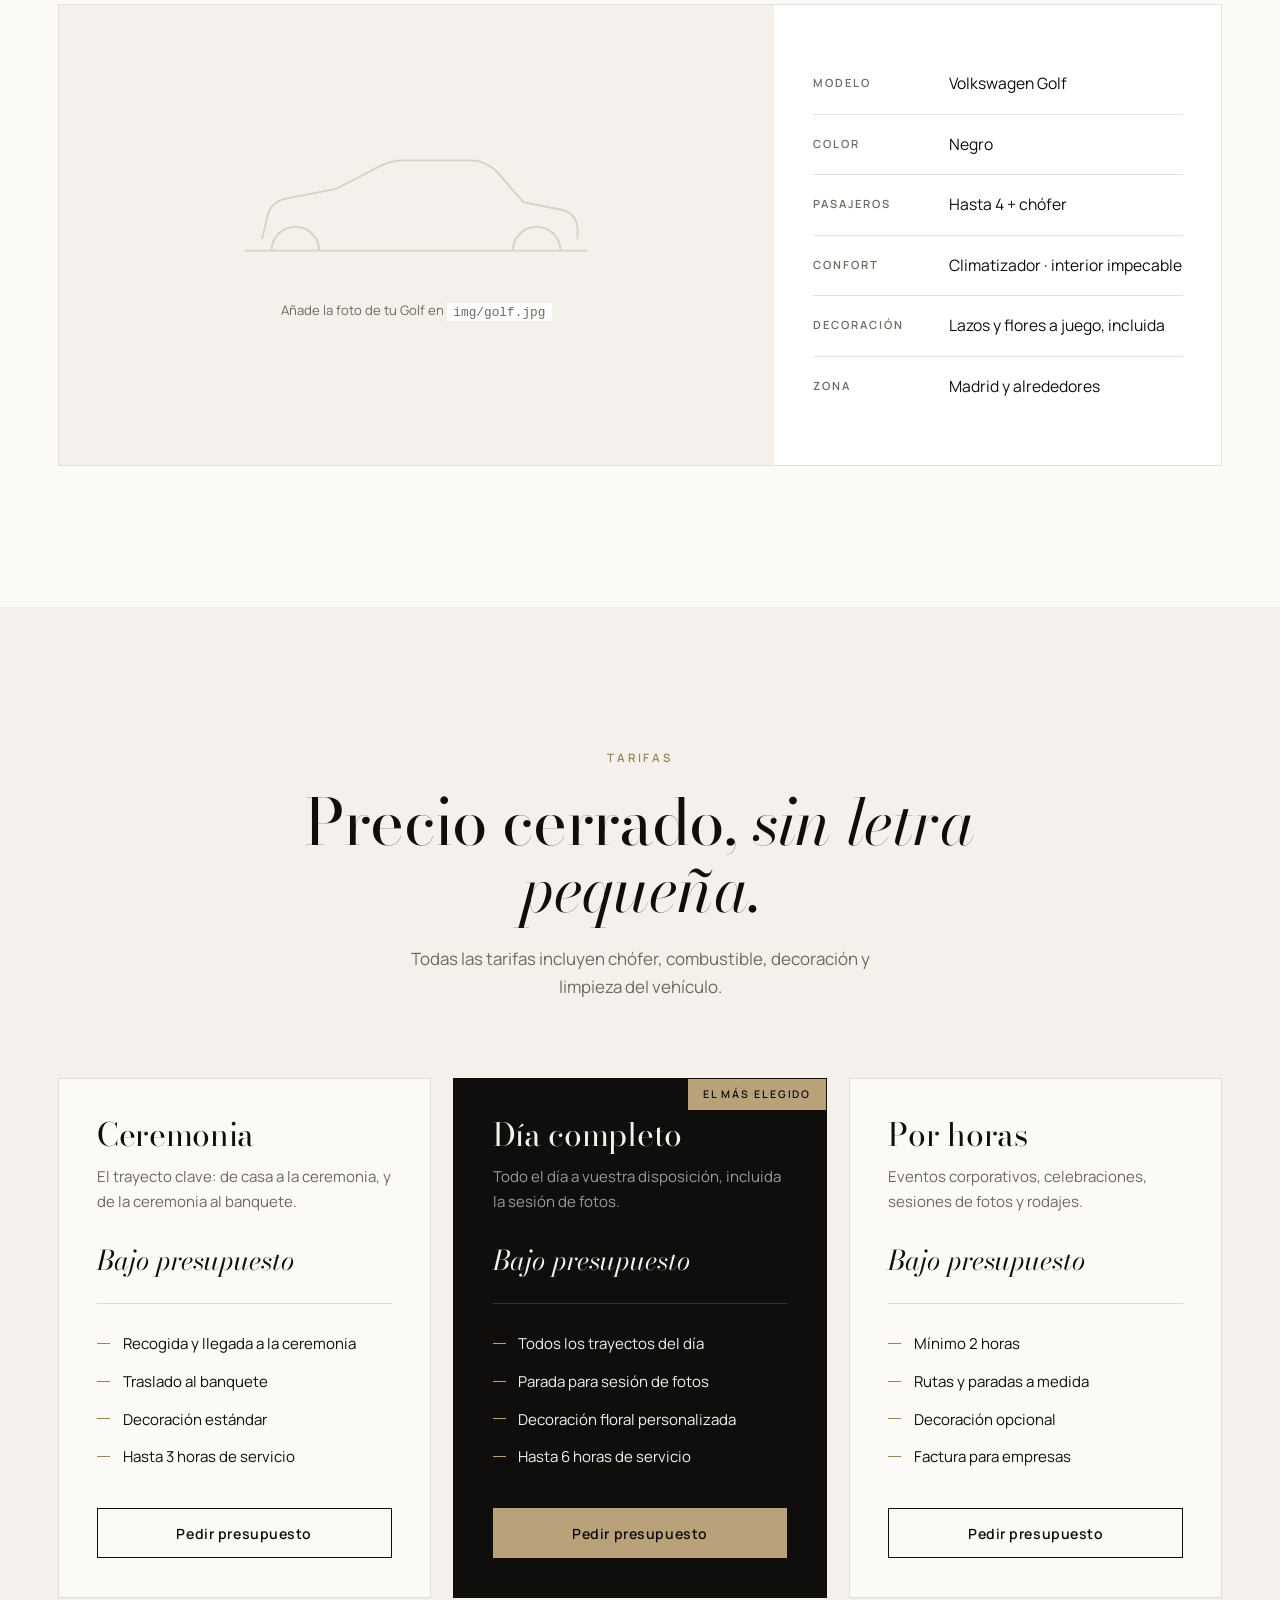
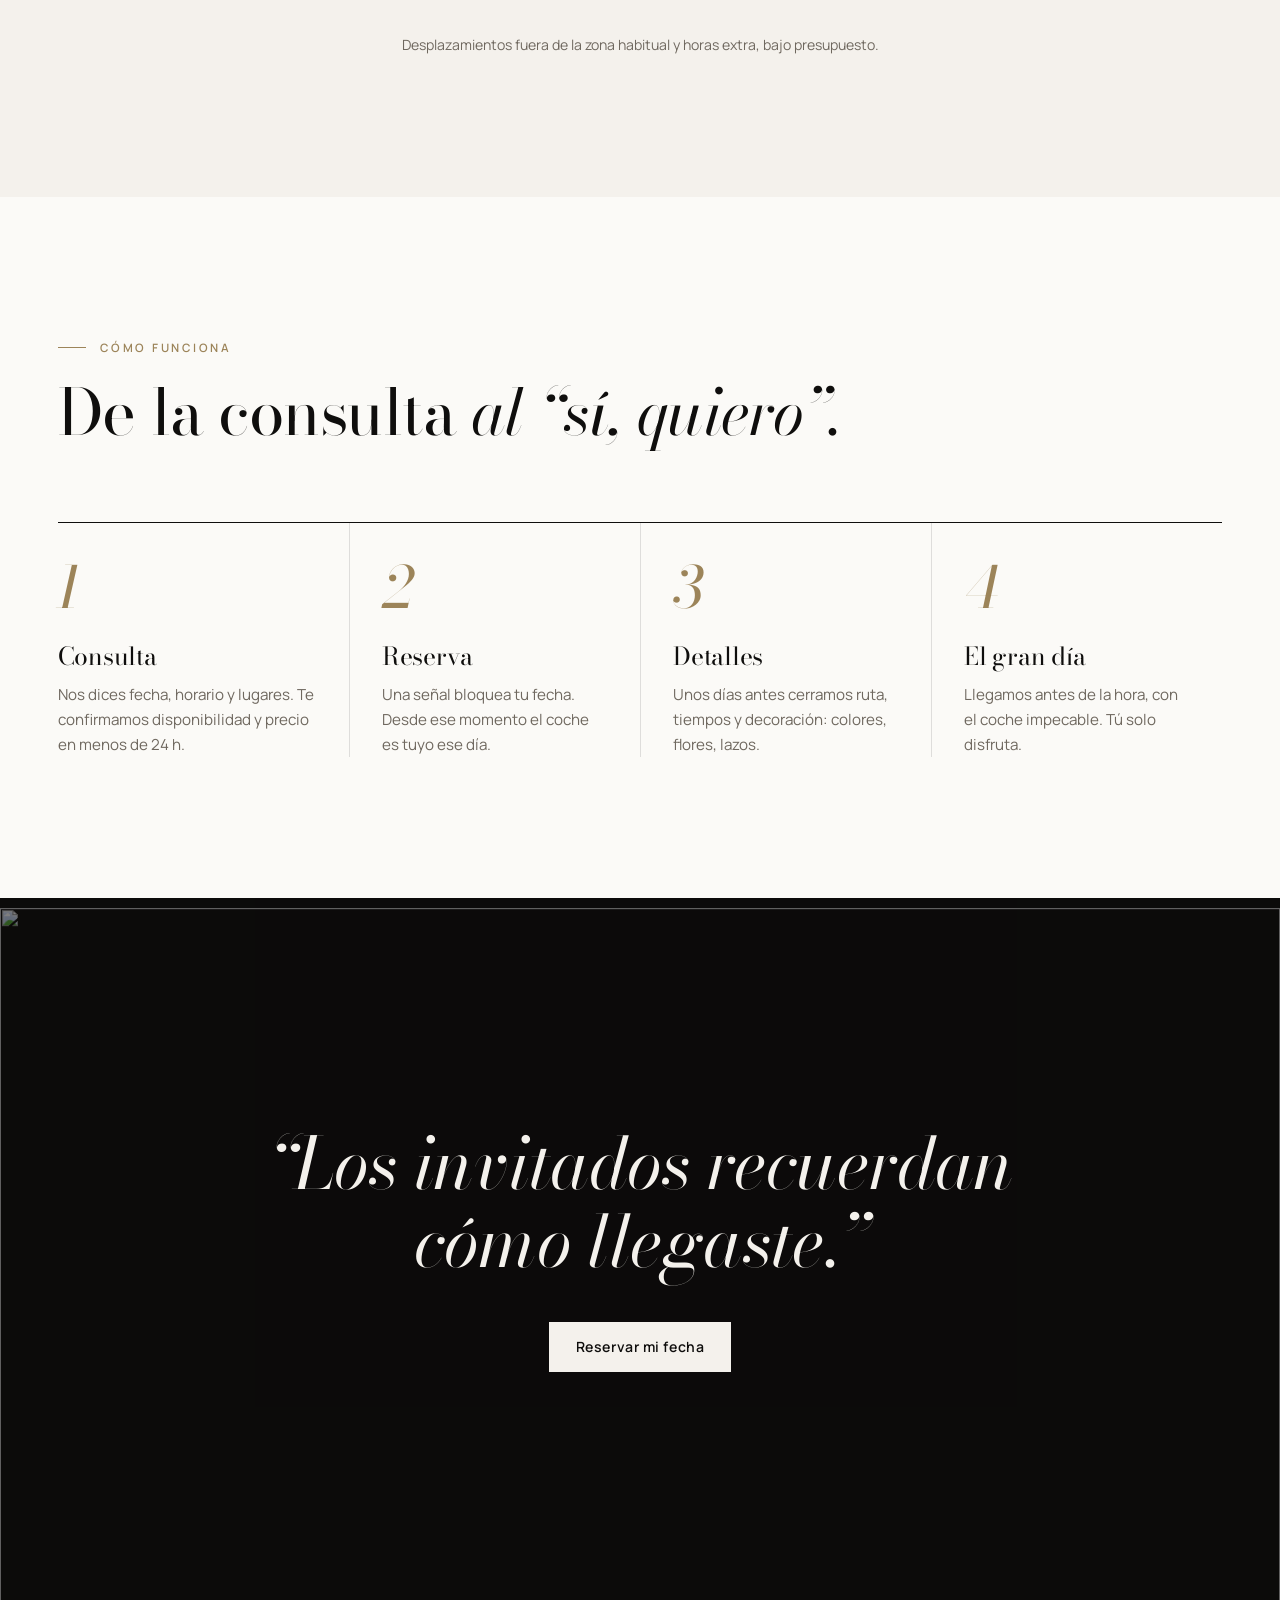
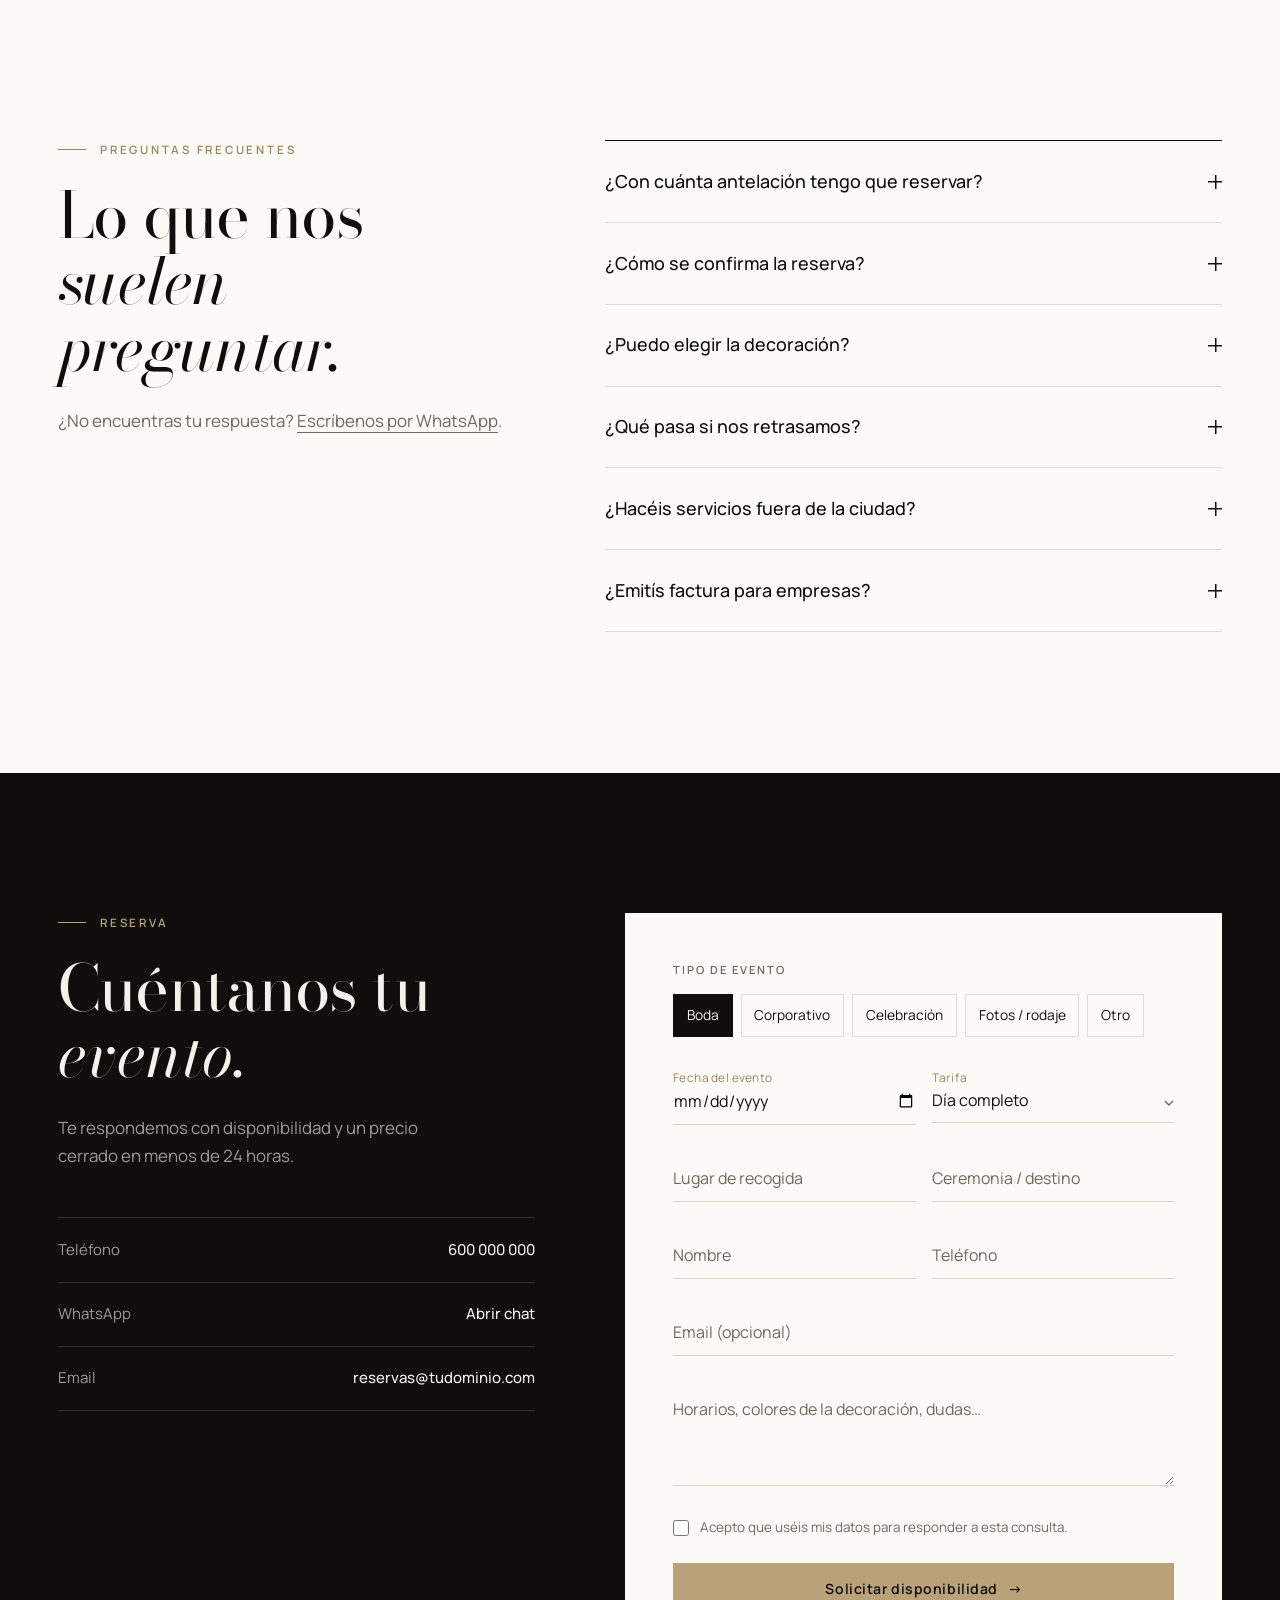
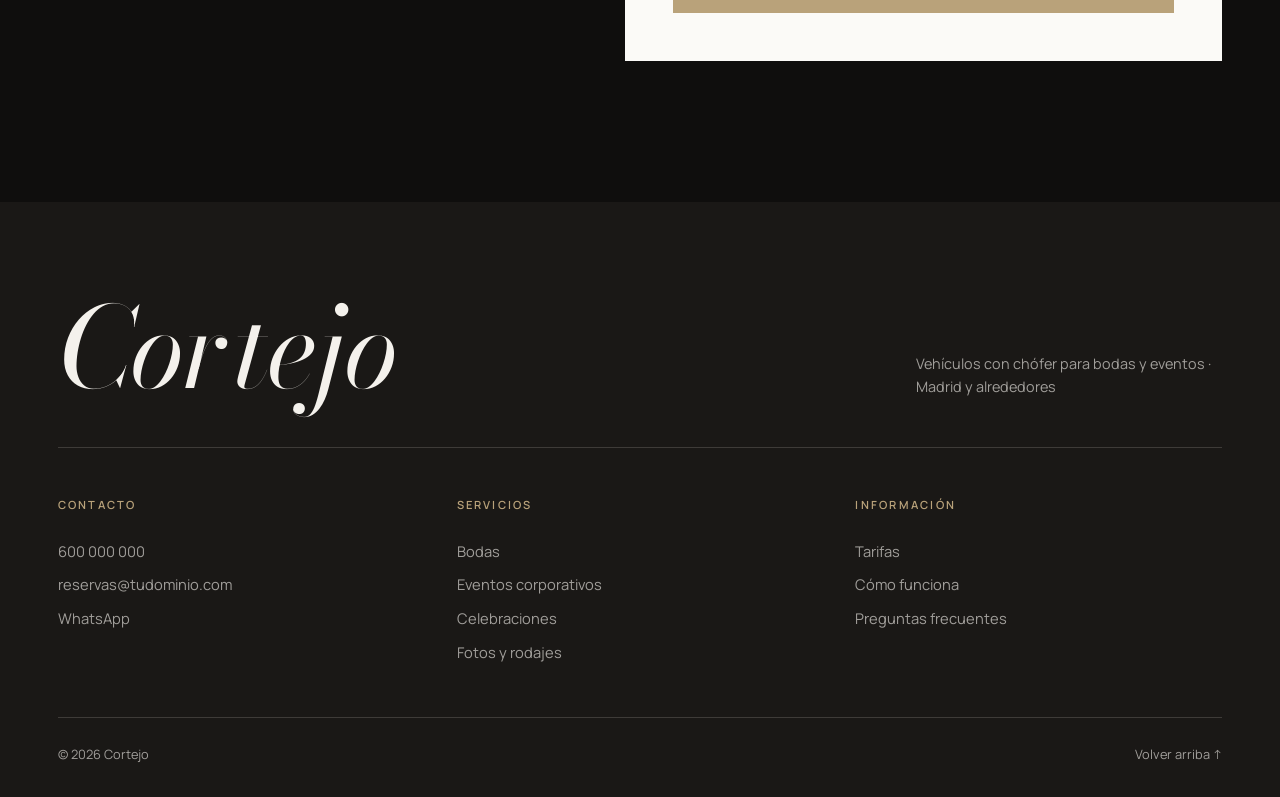
==== commit e5eb5244: "Rediseño profesional de la web de vehículos para eventos Nueva identidad (Cortejo), fotografía edito" ====
--- a/web/index.html
+++ b/web/index.html
@@ -3,199 +3,346 @@
 <head>
   <meta charset="utf-8">
   <meta name="viewport" content="width=device-width, initial-scale=1">
-  <title>Coche para bodas · Volkswagen Golf</title>
-  <meta name="description" content="Alquiler de Volkswagen Golf decorado para bodas, con chófer. Llega a tu boda con estilo.">
+  <title>Cortejo · Vehículos con chófer para bodas y eventos</title>
+  <meta name="description" content="Alquiler de vehículos con chófer para bodas, eventos corporativos y celebraciones. Decoración a medida y precio cerrado.">
+  <meta property="og:title" content="Cortejo · Vehículos con chófer para bodas y eventos">
+  <meta property="og:description" content="Llegar también es parte del día. Vehículo con chófer, decoración a medida y precio cerrado.">
+  <meta property="og:image" content="https://d2ol7oe51mr4n9.cloudfront.net/user_3FG1gOl9fcOANJGafnfGZ8nfDVf/e48a6271-7068-4e89-8558-3f7aa95ea134.jpg">
+  <meta name="theme-color" content="#0f0e0d">
+  <link rel="icon" href="data:image/svg+xml,%3Csvg xmlns='http://www.w3.org/2000/svg' viewBox='0 0 32 32'%3E%3Crect width='32' height='32' fill='%230f0e0d'/%3E%3Ctext x='16' y='23' font-family='Georgia' font-size='20' fill='%23f4f1ec' text-anchor='middle' font-style='italic'%3EC%3C/text%3E%3C/svg%3E">
+  <link rel="preconnect" href="https://d2ol7oe51mr4n9.cloudfront.net">
   <link rel="preconnect" href="https://fonts.googleapis.com">
   <link rel="preconnect" href="https://fonts.gstatic.com" crossorigin>
-  <link href="https://fonts.googleapis.com/css2?family=Cormorant+Garamond:ital,wght@0,500;0,600;1,500&family=Inter:wght@400;500;600&display=swap" rel="stylesheet">
+  <link href="https://fonts.googleapis.com/css2?family=Bodoni+Moda:ital,opsz,wght@0,6..96,400;0,6..96,500;1,6..96,400&family=Manrope:wght@400;500;600&display=swap" rel="stylesheet">
+  <link rel="preload" as="image" href="https://d2ol7oe51mr4n9.cloudfront.net/user_3FG1gOl9fcOANJGafnfGZ8nfDVf/e48a6271-7068-4e89-8558-3f7aa95ea134.jpg">
   <link rel="stylesheet" href="styles.css">
 </head>
 <body>
 
-  <!--
-    ===========================================================
-    EDITA TUS DATOS EN script.js (bloque CONFIG, arriba del todo).
-    Pon la foto de tu Golf en img/golf.jpg (y más fotos en img/galeria-1.jpg ... galeria-6.jpg)
-    ===========================================================
-  -->
-
-  <header class="nav" id="top">
-    <a href="#top" class="brand" data-cfg="nombre">Tu Empresa</a>
-    <nav class="nav-links" id="navLinks">
-      <a href="#coche">El coche</a>
-      <a href="#servicio">Servicio</a>
-      <a href="#galeria">Galería</a>
+<!-- Tus datos (teléfono, WhatsApp, precios…) se editan en script.js → CONFIG -->
+
+<header class="hdr" id="hdr">
+  <div class="hdr-in">
+    <a href="#" class="logo" aria-label="Inicio"><span data-cfg="marca">Cortejo</span></a>
+    <nav class="menu" id="menu" aria-label="Principal">
+      <a href="#ocasiones">Ocasiones</a>
+      <a href="#vehiculo">El vehículo</a>
+      <a href="#tarifas">Tarifas</a>
+      <a href="#proceso">Cómo funciona</a>
       <a href="#faq">Preguntas</a>
-      <a href="#reserva" class="btn btn-small">Reservar</a>
+      <a href="#reserva" class="menu-cta">Reservar fecha</a>
     </nav>
-    <button class="nav-toggle" id="navToggle" aria-label="Abrir menú" aria-expanded="false">
-      <span></span><span></span>
-    </button>
-  </header>
-
-  <!-- HERO -->
-  <section class="hero">
-    <div class="hero-media">
-      <img src="img/golf.jpg" alt="Volkswagen Golf decorado para boda" class="photo" data-fallback>
-    </div>
-    <div class="hero-overlay"></div>
-    <div class="hero-content">
-      <p class="eyebrow">Coche de boda · <span data-cfg="zona">Tu ciudad</span></p>
-      <h1>Llega al <em>“sí, quiero”</em><br>con estilo</h1>
-      <p class="lead">Volkswagen Golf impecable, decorado a juego con tu boda y con chófer. Tú solo disfruta del trayecto.</p>
-      <div class="hero-actions">
-        <a href="#reserva" class="btn">Consultar disponibilidad</a>
-        <a href="#" class="btn btn-ghost" data-wa>Escríbenos por WhatsApp</a>
-      </div>
-    </div>
-    <a href="#coche" class="scroll-hint" aria-label="Bajar">↓</a>
-  </section>
-
-  <!-- PUNTOS FUERTES -->
-  <section class="strip">
-    <div class="strip-item"><strong>Chófer</strong><span>vestido para la ocasión</span></div>
-    <div class="strip-item"><strong>Decoración</strong><span>flores y lazos a tu gusto</span></div>
-    <div class="strip-item"><strong>Puntualidad</strong><span>llegamos antes que nadie</span></div>
-    <div class="strip-item"><strong>Fotos</strong><span>tiempo para tu sesión</span></div>
-  </section>
-
-  <!-- EL COCHE -->
-  <section class="section split" id="coche">
-    <div class="split-media">
-      <img src="img/golf.jpg" alt="Volkswagen Golf para bodas" class="photo rounded" data-fallback>
-    </div>
-    <div class="split-text">
-      <p class="eyebrow dark">El coche</p>
-      <h2>Volkswagen Golf</h2>
-      <p>Un clásico moderno: elegante, cómodo y siempre reluciente. Lo preparamos a fondo antes de cada boda para que salga perfecto en todas las fotos.</p>
-      <ul class="specs">
-        <li><span>Plazas</span><strong>Novia + acompañante</strong></li>
-        <li><span>Interior</span><strong>Limpio y climatizado</strong></li>
-        <li><span>Decoración</span><strong>Incluida</strong></li>
-        <li><span>Conductor</span><strong>Incluido</strong></li>
+    <div class="hdr-cta">
+      <a class="hdr-tel" data-tel href="#"><span data-cfg="telefono"></span></a>
+      <a href="#reserva" class="b b-light">Reservar</a>
+      <button class="burger" id="burger" aria-label="Menú" aria-expanded="false" aria-controls="menu"><i></i><i></i></button>
+    </div>
+  </div>
+</header>
+
+<main>
+
+<!-- ───────────── HERO ───────────── -->
+<section class="hero">
+  <picture class="hero-img">
+    <img src="https://d2ol7oe51mr4n9.cloudfront.net/user_3FG1gOl9fcOANJGafnfGZ8nfDVf/e48a6271-7068-4e89-8558-3f7aa95ea134.jpg" alt="Coche negro decorado con lazo de seda blanca frente a una finca iluminada al anochecer" fetchpriority="high">
+  </picture>
+  <div class="hero-shade"></div>
+
+  <div class="hero-body wrap">
+    <p class="kicker light reveal"><span data-cfg="zona"></span></p>
+    <h1 class="reveal">Llegar también<br>es parte <em>del día.</em></h1>
+    <p class="hero-sub reveal">Vehículo con chófer para bodas, eventos y celebraciones. Lo decoramos a juego con tu evento y nos ocupamos de cada trayecto, con precio cerrado.</p>
+  </div>
+
+  <form class="quick reveal" id="quick" aria-label="Consultar disponibilidad">
+    <label class="qf">
+      <span>Evento</span>
+      <select name="evento">
+        <option>Boda</option>
+        <option>Evento corporativo</option>
+        <option>Comunión o bautizo</option>
+        <option>Sesión de fotos / rodaje</option>
+        <option>Otro</option>
+      </select>
+    </label>
+    <label class="qf">
+      <span>Fecha</span>
+      <input type="date" name="fecha" required>
+    </label>
+    <label class="qf">
+      <span>Recogida</span>
+      <input type="text" name="recogida" placeholder="Población o dirección">
+    </label>
+    <button class="b b-accent qf-btn" type="submit">Consultar disponibilidad <span aria-hidden="true">→</span></button>
+  </form>
+</section>
+
+<!-- ───────────── GARANTÍAS ───────────── -->
+<section class="assure" aria-label="Lo que incluye">
+  <div class="wrap assure-in">
+    <div><b>Chófer incluido</b><span>Uniformado y discreto</span></div>
+    <div><b>Decoración a medida</b><span>Flores y lazos a juego</span></div>
+    <div><b>Precio cerrado</b><span>Sin extras sorpresa</span></div>
+    <div><b>Respuesta en 24 h</b><span>Por teléfono o WhatsApp</span></div>
+  </div>
+</section>
+
+<!-- ───────────── INTRO ───────────── -->
+<section class="intro sec">
+  <div class="wrap intro-grid">
+    <div class="intro-text">
+      <p class="kicker reveal">La casa</p>
+      <p class="statement reveal">Un día así no admite improvisación. Por eso <em>cuidamos el coche, el horario y cada detalle</em> para que tú solo tengas que disfrutar del trayecto.</p>
+      <div class="intro-cols reveal">
+        <p>Antes del evento revisamos contigo horarios, direcciones y tiempos de espera. El coche llega limpio, decorado y antes de la hora.</p>
+        <p>Durante el día, el chófer está pendiente de ti y del fotógrafo: abre la puerta, espera lo necesario y lleva a cada uno a su sitio.</p>
+      </div>
+    </div>
+    <figure class="intro-fig reveal">
+      <img src="https://d2ol7oe51mr4n9.cloudfront.net/user_3FG1gOl9fcOANJGafnfGZ8nfDVf/13685517-abc1-46b2-8aac-1235b8568bf7.jpg" alt="Ramo de rosas blancas y olivo atado con lazo de seda a la manilla del coche" loading="lazy">
+      <figcaption>Decoración floral incluida, a juego con tu evento.</figcaption>
+    </figure>
+  </div>
+</section>
+
+<!-- ───────────── OCASIONES ───────────── -->
+<section class="sec sec-dark" id="ocasiones">
+  <div class="wrap">
+    <div class="sec-head">
+      <p class="kicker light reveal">Ocasiones</p>
+      <h2 class="reveal">Para cualquier día<br>que merezca <em>una buena entrada.</em></h2>
+    </div>
+    <div class="occ">
+      <a href="#reserva" class="occ-card reveal" data-evento="Boda">
+        <img src="https://d2ol7oe51mr4n9.cloudfront.net/user_3FG1gOl9fcOANJGafnfGZ8nfDVf/3b0b3050-9f10-402c-bb95-0955a7138cd3.jpg" alt="Pareja de novios caminando entre olivos hacia el coche decorado" loading="lazy">
+        <div class="occ-txt"><span>01</span><h3>Bodas</h3><p>Recogida, llegada a la ceremonia, sesión de fotos y traslado al banquete.</p></div>
+      </a>
+      <a href="#reserva" class="occ-card reveal" data-evento="Evento corporativo">
+        <img src="https://d2ol7oe51mr4n9.cloudfront.net/user_3FG1gOl9fcOANJGafnfGZ8nfDVf/3c7a5355-1ca2-44c1-86c1-3394b7ab2cab.jpg" alt="Coche llegando de noche a la entrada de un hotel para una gala" loading="lazy">
+        <div class="occ-txt"><span>02</span><h3>Corporativo</h3><p>Traslado de invitados, directivos o ponentes. Galas, congresos y presentaciones.</p></div>
+      </a>
+      <a href="#reserva" class="occ-card reveal" data-evento="Comunión o bautizo">
+        <img src="https://d2ol7oe51mr4n9.cloudfront.net/user_3FG1gOl9fcOANJGafnfGZ8nfDVf/51c7a20d-a4e4-431e-9e8d-61c32bdec8f7.jpg" alt="Novia bajando del coche sobre un empedrado" loading="lazy">
+        <div class="occ-txt"><span>03</span><h3>Celebraciones</h3><p>Comuniones, bautizos, aniversarios, graduaciones o una pedida de mano.</p></div>
+      </a>
+      <a href="#reserva" class="occ-card reveal" data-evento="Sesión de fotos / rodaje">
+        <img src="https://d2ol7oe51mr4n9.cloudfront.net/user_3FG1gOl9fcOANJGafnfGZ8nfDVf/d9faec7e-d2d6-4dd8-b763-d21146154462.jpg" alt="Chófer con guantes blancos abriendo la puerta del coche frente a una iglesia" loading="lazy">
+        <div class="occ-txt"><span>04</span><h3>Fotos y rodajes</h3><p>Preboda, postboda, videoclips o publicidad. Coche y conductor por horas.</p></div>
+      </a>
+    </div>
+  </div>
+</section>
+
+<!-- ───────────── VEHÍCULO ───────────── -->
+<section class="sec" id="vehiculo">
+  <div class="wrap">
+    <div class="sec-head row">
+      <div>
+        <p class="kicker reveal">El vehículo</p>
+        <h2 class="reveal">Volkswagen <em>Golf</em></h2>
+      </div>
+      <p class="sec-lead reveal">Compacto, elegante y cómodo. Entra donde otros no llegan: cascos históricos, fincas con caminos estrechos y calles sin aparcamiento.</p>
+    </div>
+
+    <div class="car reveal">
+      <div class="car-photo" id="carPhoto">
+        <img src="img/golf.jpg" alt="Volkswagen Golf" loading="lazy" data-optional>
+        <div class="car-ph">
+          <svg viewBox="0 0 400 140" aria-hidden="true"><path d="M20 108h360M48 108c0-14 11-25 25-25s25 11 25 25M302 108c0-14 11-25 25-25s25 11 25 25M38 96l6-26c3-10 10-15 20-17l52-10 46-24c8-4 16-6 25-6h70c12 0 22 5 30 14l26 30 40 8c10 2 17 10 17 20v11" fill="none" stroke="currentColor" stroke-width="2"/></svg>
+          <span>Añade la foto de tu Golf en <code>img/golf.jpg</code></span>
+        </div>
+      </div>
+      <dl class="specs">
+        <div><dt>Modelo</dt><dd>Volkswagen Golf</dd></div>
+        <div><dt>Color</dt><dd data-cfg="color"></dd></div>
+        <div><dt>Pasajeros</dt><dd>Hasta 4 + chófer</dd></div>
+        <div><dt>Confort</dt><dd>Climatizador · interior impecable</dd></div>
+        <div><dt>Decoración</dt><dd>Lazos y flores a juego, incluida</dd></div>
+        <div><dt>Zona</dt><dd data-cfg="zona"></dd></div>
+      </dl>
+    </div>
+  </div>
+</section>
+
+<!-- ───────────── TARIFAS ───────────── -->
+<section class="sec sec-bone" id="tarifas">
+  <div class="wrap">
+    <div class="sec-head center">
+      <p class="kicker reveal">Tarifas</p>
+      <h2 class="reveal">Precio cerrado, <em>sin letra pequeña.</em></h2>
+      <p class="sec-lead reveal">Todas las tarifas incluyen chófer, combustible, decoración y limpieza del vehículo.</p>
+    </div>
+    <div class="plans">
+      <article class="plan reveal">
+        <h3>Ceremonia</h3>
+        <p class="plan-desc">El trayecto clave: de casa a la ceremonia, y de la ceremonia al banquete.</p>
+        <p class="plan-price" data-price="ceremonia"></p>
+        <ul>
+          <li>Recogida y llegada a la ceremonia</li>
+          <li>Traslado al banquete</li>
+          <li>Decoración estándar</li>
+          <li>Hasta 3 horas de servicio</li>
+        </ul>
+        <a href="#reserva" class="b b-line" data-plan="Ceremonia">Pedir presupuesto</a>
+      </article>
+      <article class="plan plan-hl reveal">
+        <p class="plan-tag">El más elegido</p>
+        <h3>Día completo</h3>
+        <p class="plan-desc">Todo el día a vuestra disposición, incluida la sesión de fotos.</p>
+        <p class="plan-price" data-price="completo"></p>
+        <ul>
+          <li>Todos los trayectos del día</li>
+          <li>Parada para sesión de fotos</li>
+          <li>Decoración floral personalizada</li>
+          <li>Hasta 6 horas de servicio</li>
+        </ul>
+        <a href="#reserva" class="b b-accent" data-plan="Día completo">Pedir presupuesto</a>
+      </article>
+      <article class="plan reveal">
+        <h3>Por horas</h3>
+        <p class="plan-desc">Eventos corporativos, celebraciones, sesiones de fotos y rodajes.</p>
+        <p class="plan-price" data-price="hora"></p>
+        <ul>
+          <li>Mínimo 2 horas</li>
+          <li>Rutas y paradas a medida</li>
+          <li>Decoración opcional</li>
+          <li>Factura para empresas</li>
+        </ul>
+        <a href="#reserva" class="b b-line" data-plan="Por horas">Pedir presupuesto</a>
+      </article>
+    </div>
+    <p class="plans-note reveal">Desplazamientos fuera de la zona habitual y horas extra, bajo presupuesto.</p>
+  </div>
+</section>
+
+<!-- ───────────── PROCESO ───────────── -->
+<section class="sec" id="proceso">
+  <div class="wrap">
+    <div class="sec-head">
+      <p class="kicker reveal">Cómo funciona</p>
+      <h2 class="reveal">De la consulta <em>al “sí, quiero”.</em></h2>
+    </div>
+    <ol class="steps">
+      <li class="reveal"><span class="n">1</span><h3>Consulta</h3><p>Nos dices fecha, horario y lugares. Te confirmamos disponibilidad y precio en menos de 24 h.</p></li>
+      <li class="reveal"><span class="n">2</span><h3>Reserva</h3><p>Una señal bloquea tu fecha. Desde ese momento el coche es tuyo ese día.</p></li>
+      <li class="reveal"><span class="n">3</span><h3>Detalles</h3><p>Unos días antes cerramos ruta, tiempos y decoración: colores, flores, lazos.</p></li>
+      <li class="reveal"><span class="n">4</span><h3>El gran día</h3><p>Llegamos antes de la hora, con el coche impecable. Tú solo disfruta.</p></li>
+    </ol>
+  </div>
+</section>
+
+<!-- ───────────── BANNER ───────────── -->
+<section class="banner">
+  <img src="https://d2ol7oe51mr4n9.cloudfront.net/user_3FG1gOl9fcOANJGafnfGZ8nfDVf/4a24b887-98b4-40ca-8192-1dda38b4c894.jpg" alt="" loading="lazy">
+  <div class="banner-shade"></div>
+  <div class="wrap banner-in">
+    <p class="banner-q reveal">“Los invitados recuerdan<br>cómo llegaste.”</p>
+    <a href="#reserva" class="b b-light reveal">Reservar mi fecha</a>
+  </div>
+</section>
+
+<!-- ───────────── FAQ ───────────── -->
+<section class="sec" id="faq">
+  <div class="wrap faq-grid">
+    <div class="faq-side">
+      <p class="kicker reveal">Preguntas frecuentes</p>
+      <h2 class="reveal">Lo que nos <em>suelen preguntar.</em></h2>
+      <p class="sec-lead reveal">¿No encuentras tu respuesta? <a href="#" data-wa class="ul">Escríbenos por WhatsApp</a>.</p>
+    </div>
+    <div class="faq">
+      <details class="reveal"><summary>¿Con cuánta antelación tengo que reservar?</summary><p>Lo antes posible: los sábados de mayo a octubre se reservan con meses de antelación. Escríbenos con tu fecha y te confirmamos al momento si está libre.</p></details>
+      <details class="reveal"><summary>¿Cómo se confirma la reserva?</summary><p>Con una señal que se descuenta del total. El resto se abona antes del evento. Te lo dejamos todo por escrito.</p></details>
+      <details class="reveal"><summary>¿Puedo elegir la decoración?</summary><p>Sí. Cuéntanos los colores y las flores de tu evento y preparamos lazos y arreglos a juego. Si tu florista prefiere encargarse, también lo coordinamos.</p></details>
+      <details class="reveal"><summary>¿Qué pasa si nos retrasamos?</summary><p>Contamos con margen en cada trayecto. Si el día se alarga más de lo previsto, las horas extra se cobran según tarifa y siempre te avisamos antes.</p></details>
+      <details class="reveal"><summary>¿Hacéis servicios fuera de la ciudad?</summary><p>Sí. Indícanos la población en el formulario y te damos un precio cerrado que incluye el desplazamiento.</p></details>
+      <details class="reveal"><summary>¿Emitís factura para empresas?</summary><p>Sí, emitimos factura para eventos corporativos y servicios contratados por empresa.</p></details>
+    </div>
+  </div>
+</section>
+
+<!-- ───────────── RESERVA ───────────── -->
+<section class="sec sec-dark" id="reserva">
+  <div class="wrap book-grid">
+    <div class="book-side">
+      <p class="kicker light reveal">Reserva</p>
+      <h2 class="reveal">Cuéntanos tu <em>evento.</em></h2>
+      <p class="book-lead reveal">Te respondemos con disponibilidad y un precio cerrado en menos de 24 horas.</p>
+      <ul class="contact reveal">
+        <li><span>Teléfono</span><a data-tel href="#"><b data-cfg="telefono"></b></a></li>
+        <li><span>WhatsApp</span><a data-wa href="#"><b>Abrir chat</b></a></li>
+        <li><span>Email</span><a data-mail href="#"><b data-cfg="email"></b></a></li>
+        <li data-ig-row><span>Instagram</span><a data-ig href="#"><b data-cfg="instagram"></b></a></li>
       </ul>
-      <a href="#reserva" class="btn">Lo quiero para mi boda</a>
-    </div>
-  </section>
-
-  <!-- SERVICIO -->
-  <section class="section alt" id="servicio">
-    <div class="section-head">
-      <p class="eyebrow dark">Qué incluye</p>
-      <h2>Todo listo para tu gran día</h2>
-    </div>
-    <div class="cards">
-      <article class="card">
-        <div class="card-num">01</div>
-        <h3>Recogida</h3>
-        <p>Te recogemos en casa, en el hotel o donde te estés preparando, con margen de sobra.</p>
-      </article>
-      <article class="card">
-        <div class="card-num">02</div>
-        <h3>Llegada a la ceremonia</h3>
-        <p>Entrada tranquila y elegante. Te abrimos la puerta y esperamos lo que haga falta.</p>
-      </article>
-      <article class="card">
-        <div class="card-num">03</div>
-        <h3>Sesión de fotos</h3>
-        <p>Te llevamos al lugar de las fotos y el coche posa con vosotros.</p>
-      </article>
-      <article class="card">
-        <div class="card-num">04</div>
-        <h3>Al banquete</h3>
-        <p>Último trayecto ya como recién casados, directos a la celebración.</p>
-      </article>
-    </div>
-
-    <div class="price">
-      <div>
-        <p class="eyebrow dark">Precio</p>
-        <p class="price-value" data-cfg="precio">Consultar</p>
-        <p class="price-note">Decoración y chófer incluidos. Pregunta por trayectos largos o servicios extra.</p>
-      </div>
-      <a href="#reserva" class="btn">Pedir presupuesto</a>
-    </div>
-  </section>
-
-  <!-- GALERÍA -->
-  <section class="section" id="galeria">
-    <div class="section-head">
-      <p class="eyebrow dark">Galería</p>
-      <h2>Así lucirá en tu boda</h2>
-    </div>
-    <div class="gallery" id="gallery"></div>
-  </section>
-
-  <!-- FAQ -->
-  <section class="section alt" id="faq">
-    <div class="section-head">
-      <p class="eyebrow dark">Preguntas frecuentes</p>
-      <h2>Lo que más nos preguntan</h2>
-    </div>
-    <div class="faq">
-      <details>
-        <summary>¿Con cuánta antelación debo reservar?</summary>
-        <p>Cuanto antes, mejor: los sábados de primavera y verano vuelan. Escríbenos con tu fecha y te confirmamos al momento.</p>
-      </details>
-      <details>
-        <summary>¿Puedo elegir la decoración?</summary>
-        <p>Sí. Dinos los colores o las flores de tu boda y adaptamos lazos y arreglos para que vaya a juego.</p>
-      </details>
-      <details>
-        <summary>¿El precio incluye chófer?</summary>
-        <p>Sí, siempre conducimos nosotros. Tú solo te sientas y disfrutas.</p>
-      </details>
-      <details>
-        <summary>¿Cuántas horas dura el servicio?</summary>
-        <p>Cubrimos los trayectos del día: recogida, ceremonia, fotos y banquete. Si necesitas algo distinto, lo hablamos.</p>
-      </details>
-      <details>
-        <summary>¿Os desplazáis fuera de la ciudad?</summary>
-        <p>Sí, consúltanos el lugar y te damos precio sin compromiso.</p>
-      </details>
-    </div>
-  </section>
-
-  <!-- RESERVA -->
-  <section class="section booking" id="reserva">
-    <div class="booking-text">
-      <p class="eyebrow">Reserva</p>
-      <h2>¿Está libre tu fecha?</h2>
-      <p>Cuéntanos cuándo y dónde es la boda y te respondemos lo antes posible.</p>
-      <ul class="contact-list">
-        <li><span>Teléfono</span><a href="#" data-tel data-cfg="telefono">—</a></li>
-        <li><span>WhatsApp</span><a href="#" data-wa>Enviar mensaje</a></li>
-        <li><span>Email</span><a href="#" data-mail data-cfg="email">—</a></li>
-        <li><span>Instagram</span><a href="#" data-ig data-cfg="instagram">—</a></li>
-      </ul>
-    </div>
-
-    <!-- Netlify Forms: los envíos aparecen en tu panel de Netlify > Forms -->
-    <form class="form" name="reserva" method="POST" data-netlify="true" netlify-honeypot="bot-field" action="/gracias.html">
+    </div>
+
+    <form class="book reveal" id="book" name="reserva" method="POST" action="/gracias.html" data-netlify="true" netlify-honeypot="empresa-web">
       <input type="hidden" name="form-name" value="reserva">
-      <p class="hidden"><label>No rellenar: <input name="bot-field"></label></p>
-      <label>Nombre<input name="nombre" required autocomplete="name"></label>
-      <div class="row">
-        <label>Teléfono<input name="telefono" type="tel" required autocomplete="tel"></label>
-        <label>Fecha de la boda<input name="fecha" type="date" required></label>
-      </div>
-      <label>Lugar (ceremonia / banquete)<input name="lugar"></label>
-      <label>Mensaje<textarea name="mensaje" rows="4" placeholder="Horarios, colores de la decoración, dudas…"></textarea></label>
-      <button type="submit" class="btn btn-full">Enviar solicitud</button>
-      <p class="form-note">Sin compromiso. Te contestamos en menos de 24 h.</p>
+      <p hidden><label>No rellenar <input name="empresa-web"></label></p>
+
+      <fieldset class="seg">
+        <legend>Tipo de evento</legend>
+        <label><input type="radio" name="evento" value="Boda" checked><span>Boda</span></label>
+        <label><input type="radio" name="evento" value="Evento corporativo"><span>Corporativo</span></label>
+        <label><input type="radio" name="evento" value="Comunión o bautizo"><span>Celebración</span></label>
+        <label><input type="radio" name="evento" value="Sesión de fotos / rodaje"><span>Fotos / rodaje</span></label>
+        <label><input type="radio" name="evento" value="Otro"><span>Otro</span></label>
+      </fieldset>
+
+      <div class="f2">
+        <label class="fl"><input type="date" name="fecha" required placeholder=" "><span>Fecha del evento</span></label>
+        <label class="fl">
+          <select name="tarifa">
+            <option value="Ceremonia">Ceremonia</option>
+            <option value="Día completo" selected>Día completo</option>
+            <option value="Por horas">Por horas</option>
+            <option value="No lo sé aún">No lo sé aún</option>
+          </select>
+          <span>Tarifa</span>
+        </label>
+      </div>
+      <div class="f2">
+        <label class="fl"><input name="recogida" placeholder=" "><span>Lugar de recogida</span></label>
+        <label class="fl"><input name="destino" placeholder=" "><span>Ceremonia / destino</span></label>
+      </div>
+      <div class="f2">
+        <label class="fl"><input name="nombre" required autocomplete="name" placeholder=" "><span>Nombre</span></label>
+        <label class="fl"><input name="telefono" type="tel" required autocomplete="tel" placeholder=" "><span>Teléfono</span></label>
+      </div>
+      <label class="fl"><input name="email" type="email" autocomplete="email" placeholder=" "><span>Email (opcional)</span></label>
+      <label class="fl"><textarea name="mensaje" rows="3" placeholder=" "></textarea><span>Horarios, colores de la decoración, dudas…</span></label>
+
+      <label class="chk"><input type="checkbox" name="privacidad" required><span>Acepto que uséis mis datos para responder a esta consulta.</span></label>
+
+      <button type="submit" class="b b-accent b-block">Solicitar disponibilidad <span aria-hidden="true">→</span></button>
     </form>
-  </section>
-
-  <footer class="footer">
-    <p class="brand" data-cfg="nombre">Tu Empresa</p>
-    <p>Coche para bodas · <span data-cfg="zona">Tu ciudad</span></p>
-    <p class="small">© <span id="year"></span> <span data-cfg="nombre">Tu Empresa</span></p>
-  </footer>
-
-  <a href="#" class="wa-float" data-wa aria-label="WhatsApp">
-    <svg viewBox="0 0 24 24" width="28" height="28" aria-hidden="true"><path fill="currentColor" d="M12 2a10 10 0 0 0-8.6 15.1L2 22l5-1.3A10 10 0 1 0 12 2Zm0 18.2a8.2 8.2 0 0 1-4.2-1.1l-.3-.2-3 .8.8-2.9-.2-.3A8.2 8.2 0 1 1 12 20.2Zm4.5-6.1c-.2-.1-1.5-.7-1.7-.8s-.4-.1-.6.1-.7.8-.8 1-.3.2-.5.1a6.7 6.7 0 0 1-3.3-2.9c-.3-.4.2-.4.7-1.4.1-.2 0-.3 0-.4l-.8-1.8c-.2-.5-.4-.4-.6-.4h-.5a1 1 0 0 0-.7.3 3 3 0 0 0-.9 2.2 5.1 5.1 0 0 0 1.1 2.7 11.7 11.7 0 0 0 4.5 4c1.7.7 2.3.8 3.2.6a2.7 2.7 0 0 0 1.8-1.2 2.2 2.2 0 0 0 .1-1.2c0-.1-.2-.2-.5-.3Z"/></svg>
-  </a>
-
-  <script src="script.js"></script>
+  </div>
+</section>
+
+</main>
+
+<footer class="ftr">
+  <div class="wrap">
+    <div class="ftr-top">
+      <p class="ftr-logo" data-cfg="marca">Cortejo</p>
+      <p class="ftr-tag">Vehículos con chófer para bodas y eventos · <span data-cfg="zona"></span></p>
+    </div>
+    <div class="ftr-cols">
+      <div><h4>Contacto</h4><a data-tel href="#"><span data-cfg="telefono"></span></a><a data-mail href="#"><span data-cfg="email"></span></a><a data-wa href="#">WhatsApp</a></div>
+      <div><h4>Servicios</h4><a href="#ocasiones">Bodas</a><a href="#ocasiones">Eventos corporativos</a><a href="#ocasiones">Celebraciones</a><a href="#ocasiones">Fotos y rodajes</a></div>
+      <div><h4>Información</h4><a href="#tarifas">Tarifas</a><a href="#proceso">Cómo funciona</a><a href="#faq">Preguntas frecuentes</a></div>
+    </div>
+    <div class="ftr-bot"><span>© <span id="y"></span> <span data-cfg="marca">Cortejo</span></span><a href="#" class="totop">Volver arriba ↑</a></div>
+  </div>
+</footer>
+
+<!-- Barra fija en móvil -->
+<nav class="mbar" aria-label="Contacto rápido">
+  <a data-tel href="#">Llamar</a>
+  <a data-wa href="#">WhatsApp</a>
+  <a href="#reserva" class="mbar-hl">Reservar</a>
+</nav>
+
+<script src="script.js"></script>
 </body>
 </html>
--- a/web/styles.css
+++ b/web/styles.css
@@ -1,179 +1,328 @@
+/* ============ Base ============ */
 :root {
-  --ivory: #faf7f2;
-  --cream: #f2ece2;
-  --ink: #1d1b19;
-  --muted: #6b645b;
-  --gold: #b08d57;
-  --gold-dark: #8f6f3f;
-  --line: #e4dccf;
-  --serif: "Cormorant Garamond", Georgia, serif;
-  --sans: "Inter", system-ui, sans-serif;
-  --radius: 14px;
-}
-
-* { box-sizing: border-box; margin: 0; padding: 0; }
-html { scroll-behavior: smooth; }
-body { font-family: var(--sans); color: var(--ink); background: var(--ivory); line-height: 1.6; -webkit-font-smoothing: antialiased; }
+  --ink: #0f0e0d;
+  --ink-2: #1a1816;
+  --bone: #f4f1ec;
+  --paper: #fbfaf7;
+  --stone: #d8d1c6;
+  --mute: #6f685f;
+  --mute-l: rgba(244, 241, 236, .62);
+  --line: rgba(15, 14, 13, .12);
+  --line-l: rgba(244, 241, 236, .16);
+  --accent: #b9a27a;
+  --accent-d: #9c8459;
+  --serif: "Bodoni Moda", "Didot", Georgia, serif;
+  --sans: "Manrope", system-ui, -apple-system, sans-serif;
+  --wrap: 1280px;
+  --gut: clamp(20px, 4.5vw, 64px);
+  --ease: cubic-bezier(.2, .7, .1, 1);
+}
+
+*, *::before, *::after { box-sizing: border-box; }
+* { margin: 0; padding: 0; }
+html { scroll-behavior: smooth; scroll-padding-top: 72px; -webkit-text-size-adjust: 100%; }
+body { font: 400 16px/1.65 var(--sans); color: var(--ink); background: var(--paper); -webkit-font-smoothing: antialiased; overflow-x: hidden; }
 img { display: block; max-width: 100%; }
-a { color: inherit; }
-h1, h2, h3 { font-family: var(--serif); font-weight: 500; line-height: 1.1; }
-h2 { font-size: clamp(2.2rem, 4.5vw, 3.2rem); margin-bottom: 1rem; }
-h3 { font-size: 1.6rem; margin-bottom: .5rem; }
-em { font-style: italic; color: var(--gold); }
-.hidden { display: none; }
-
-.eyebrow { text-transform: uppercase; letter-spacing: .22em; font-size: .75rem; font-weight: 600; color: #f1e3c8; margin-bottom: 1rem; }
-.eyebrow.dark { color: var(--gold-dark); }
+a { color: inherit; text-decoration: none; }
+button, input, select, textarea { font: inherit; color: inherit; }
+::selection { background: var(--accent); color: #fff; }
+
+.wrap { max-width: var(--wrap); margin: 0 auto; padding: 0 var(--gut); }
+
+h1, h2, h3, .statement, .banner-q, .ftr-logo, .logo { font-family: var(--serif); font-weight: 400; letter-spacing: -.01em; }
+h1 em, h2 em, .statement em { font-style: italic; }
+h2 { font-size: clamp(2.3rem, 5vw, 4.1rem); line-height: 1.04; }
+h3 { font-size: 1.55rem; line-height: 1.15; }
+
+.kicker { font-size: .72rem; font-weight: 600; letter-spacing: .24em; text-transform: uppercase; color: var(--accent-d); margin-bottom: 1.4rem; display: flex; align-items: center; gap: .9rem; }
+.kicker::before { content: ""; width: 28px; height: 1px; background: currentColor; }
+.kicker.light { color: var(--accent); }
+.ul { border-bottom: 1px solid currentColor; }
 
 /* Botones */
-.btn {
-  display: inline-block; background: var(--gold); color: #fff; text-decoration: none;
-  padding: .95rem 1.8rem; border-radius: 999px; font-weight: 500; letter-spacing: .02em;
-  border: 1px solid var(--gold); cursor: pointer; font: inherit; transition: background .2s, transform .2s;
-}
-.btn:hover { background: var(--gold-dark); border-color: var(--gold-dark); transform: translateY(-1px); }
-.btn-ghost { background: transparent; border-color: rgba(255,255,255,.7); color: #fff; }
-.btn-ghost:hover { background: rgba(255,255,255,.12); border-color: #fff; }
-.btn-small { padding: .55rem 1.2rem; font-size: .9rem; }
-.btn-full { width: 100%; }
-
-/* Navegación */
-.nav {
-  position: fixed; inset: 0 0 auto; z-index: 50; display: flex; align-items: center; justify-content: space-between;
-  padding: 1.2rem clamp(1rem, 4vw, 3rem); color: #fff; transition: background .3s, color .3s, box-shadow .3s;
-}
-.nav.solid { background: rgba(250,247,242,.96); color: var(--ink); box-shadow: 0 1px 0 var(--line); backdrop-filter: blur(8px); }
-.brand { font-family: var(--serif); font-size: 1.6rem; font-weight: 600; text-decoration: none; }
-.nav-links { display: flex; gap: 2rem; align-items: center; }
-.nav-links a { text-decoration: none; font-size: .95rem; }
-.nav-links a:not(.btn):hover { color: var(--gold); }
-.nav-toggle { display: none; background: none; border: 0; cursor: pointer; width: 32px; height: 24px; position: relative; color: inherit; }
-.nav-toggle span { position: absolute; left: 0; right: 0; height: 2px; background: currentColor; }
-.nav-toggle span:first-child { top: 6px; }
-.nav-toggle span:last-child { bottom: 6px; }
-
-/* Fotos y fallback si falta la imagen */
-.photo { width: 100%; height: 100%; object-fit: cover; }
-.photo.missing { visibility: hidden; }
-.hero-media, .split-media { background: radial-gradient(circle at 30% 30%, #6d5a42, #2a241e 70%); }
-.rounded { border-radius: var(--radius); }
-
-/* Hero */
-.hero { position: relative; min-height: 100svh; display: flex; align-items: flex-end; color: #fff; overflow: hidden; }
-.hero-media { position: absolute; inset: 0; }
-.hero-media .photo { animation: zoom 18s ease-out forwards; }
-@keyframes zoom { from { transform: scale(1.08); } to { transform: scale(1); } }
-.hero-overlay { position: absolute; inset: 0; background: linear-gradient(180deg, rgba(20,16,12,.35) 0%, rgba(20,16,12,.15) 40%, rgba(20,16,12,.8) 100%); }
-.hero-content { position: relative; max-width: 760px; padding: 0 clamp(1rem, 6vw, 5rem) clamp(4rem, 12vh, 8rem); }
-.hero h1 { font-size: clamp(3rem, 8vw, 5.8rem); margin-bottom: 1.2rem; }
-.lead { font-size: clamp(1.05rem, 2vw, 1.25rem); max-width: 540px; opacity: .92; margin-bottom: 2rem; }
-.hero-actions { display: flex; flex-wrap: wrap; gap: 1rem; }
-.scroll-hint { position: absolute; bottom: 1.5rem; left: 50%; transform: translateX(-50%); color: #fff; text-decoration: none; font-size: 1.4rem; animation: bob 2s infinite; opacity: .8; }
-@keyframes bob { 50% { transform: translate(-50%, 6px); } }
-
-/* Franja */
-.strip { display: grid; grid-template-columns: repeat(4, 1fr); background: var(--ink); color: #fff; }
-.strip-item { padding: 2rem 1.5rem; text-align: center; border-right: 1px solid rgba(255,255,255,.1); }
-.strip-item:last-child { border-right: 0; }
-.strip-item strong { display: block; font-family: var(--serif); font-size: 1.5rem; font-weight: 500; color: #e6cfa3; }
-.strip-item span { font-size: .9rem; opacity: .75; }
-
-/* Secciones */
-.section { padding: clamp(4.5rem, 10vw, 8rem) clamp(1rem, 6vw, 5rem); }
-.section.alt { background: var(--cream); }
-.section-head { text-align: center; max-width: 640px; margin: 0 auto 3.5rem; }
-
-.split { display: grid; grid-template-columns: 1.1fr 1fr; gap: clamp(2rem, 6vw, 5rem); align-items: center; max-width: 1200px; margin: 0 auto; }
-.split-media { aspect-ratio: 4/5; border-radius: var(--radius); overflow: hidden; box-shadow: 0 30px 60px -30px rgba(40,30,20,.45); }
-.split-text p { color: var(--muted); font-size: 1.08rem; margin-bottom: 1.8rem; }
-.specs { list-style: none; margin-bottom: 2.2rem; border-top: 1px solid var(--line); }
-.specs li { display: flex; justify-content: space-between; gap: 1rem; padding: .9rem 0; border-bottom: 1px solid var(--line); }
-.specs span { color: var(--muted); }
-
-.cards { display: grid; grid-template-columns: repeat(4, 1fr); gap: 1.5rem; max-width: 1200px; margin: 0 auto; }
-.card { background: var(--ivory); padding: 2.2rem 1.8rem; border-radius: var(--radius); border: 1px solid var(--line); transition: transform .25s, box-shadow .25s; }
-.card:hover { transform: translateY(-4px); box-shadow: 0 20px 40px -25px rgba(40,30,20,.35); }
-.card-num { font-family: var(--serif); font-size: 2.4rem; color: var(--gold); margin-bottom: 1rem; }
-.card p { color: var(--muted); font-size: .97rem; }
-
-.price {
-  max-width: 1200px; margin: 3rem auto 0; display: flex; align-items: center; justify-content: space-between; gap: 2rem; flex-wrap: wrap;
-  background: var(--ink); color: #fff; padding: 2.5rem clamp(1.5rem, 4vw, 3.5rem); border-radius: var(--radius);
-}
-.price .eyebrow.dark { color: #e6cfa3; }
-.price-value { font-family: var(--serif); font-size: clamp(2.4rem, 5vw, 3.4rem); line-height: 1; margin-bottom: .6rem; }
-.price-note { opacity: .7; max-width: 520px; }
-
-.gallery { display: grid; grid-template-columns: repeat(3, 1fr); gap: 1rem; max-width: 1200px; margin: 0 auto; }
-.gallery img { width: 100%; aspect-ratio: 1; object-fit: cover; border-radius: 10px; transition: transform .4s; }
-.gallery img:hover { transform: scale(1.02); }
-.gallery:empty::after { content: "Añade tus fotos en img/galeria-1.jpg, galeria-2.jpg…"; grid-column: 1 / -1; text-align: center; color: var(--muted); padding: 3rem; border: 1px dashed var(--line); border-radius: var(--radius); }
-
-.faq { max-width: 760px; margin: 0 auto; }
+.b { display: inline-flex; align-items: center; justify-content: center; gap: .6rem; height: 50px; padding: 0 1.6rem; font-size: .88rem; font-weight: 600; letter-spacing: .04em; border: 1px solid transparent; border-radius: 0; cursor: pointer; transition: background .25s, color .25s, border-color .25s; white-space: nowrap; }
+.b span { transition: transform .25s var(--ease); }
+.b:hover span { transform: translateX(4px); }
+.b-accent { background: var(--accent); color: var(--ink); }
+.b-accent:hover { background: #cdb88f; }
+.b-light { background: var(--bone); color: var(--ink); }
+.b-light:hover { background: #fff; }
+.b-line { border-color: var(--ink); }
+.b-line:hover { background: var(--ink); color: var(--bone); }
+.b-block { width: 100%; }
+
+/* ============ Header ============ */
+.hdr { position: fixed; inset: 0 0 auto; z-index: 100; color: var(--bone); transition: background .35s, color .35s, box-shadow .35s; }
+.hdr-in { max-width: var(--wrap); margin: 0 auto; padding: 0 var(--gut); height: 76px; display: flex; align-items: center; justify-content: space-between; gap: 2rem; }
+.hdr.solid { background: rgba(251, 250, 247, .94); color: var(--ink); backdrop-filter: blur(14px); -webkit-backdrop-filter: blur(14px); box-shadow: 0 1px 0 var(--line); }
+.logo { font-size: 1.7rem; letter-spacing: .02em; font-style: italic; }
+.menu { display: flex; gap: 2.2rem; font-size: .86rem; font-weight: 500; }
+.menu a { position: relative; padding: .3rem 0; }
+.menu a::after { content: ""; position: absolute; left: 0; right: 0; bottom: 0; height: 1px; background: currentColor; transform: scaleX(0); transform-origin: right; transition: transform .35s var(--ease); }
+.menu a:hover::after { transform: scaleX(1); transform-origin: left; }
+.hdr-cta { display: flex; align-items: center; gap: 1.4rem; }
+.hdr-tel { font-size: .86rem; font-weight: 600; letter-spacing: .02em; }
+.hdr .b { height: 42px; padding: 0 1.2rem; }
+.hdr.solid .b-light { background: var(--ink); color: var(--bone); }
+.burger { display: none; width: 40px; height: 40px; background: none; border: 0; cursor: pointer; position: relative; }
+.burger i { position: absolute; left: 9px; right: 9px; height: 1.5px; background: currentColor; transition: transform .3s var(--ease), top .3s; }
+.burger i:first-child { top: 15px; }
+.burger i:last-child { top: 23px; }
+.burger[aria-expanded="true"] i:first-child { top: 19px; transform: rotate(45deg); }
+.burger[aria-expanded="true"] i:last-child { top: 19px; transform: rotate(-45deg); }
+
+/* ============ Hero ============ */
+.hero { position: relative; min-height: 100vh; min-height: 100svh; display: flex; flex-direction: column; justify-content: flex-end; color: var(--bone); background: var(--ink); overflow: hidden; }
+.hero-img { position: absolute; inset: 0; }
+.hero-img img { width: 100%; height: 100%; object-fit: cover; object-position: 65% 60%; transform: scale(1.06); animation: settle 2.4s var(--ease) forwards; }
+@keyframes settle { to { transform: scale(1); } }
+.hero-shade { position: absolute; inset: 0; background: linear-gradient(90deg, rgba(10,9,8,.78) 0%, rgba(10,9,8,.35) 55%, rgba(10,9,8,.1) 100%), linear-gradient(0deg, rgba(10,9,8,.85) 0%, rgba(10,9,8,0) 45%); }
+.hero-body { position: relative; width: 100%; padding-bottom: clamp(2.5rem, 6vh, 4rem); }
+.hero h1 { font-size: clamp(3.1rem, 8.4vw, 7.4rem); line-height: .98; margin-bottom: 1.6rem; max-width: 12ch; }
+.hero h1 em { color: var(--accent); }
+.hero-sub { max-width: 46ch; font-size: clamp(1rem, 1.4vw, 1.12rem); color: var(--mute-l); }
+
+.quick { position: relative; z-index: 2; width: calc(100% - 2 * var(--gut)); max-width: calc(var(--wrap) - 2 * var(--gut)); margin: 0 auto clamp(1.5rem, 5vh, 3rem); display: grid; grid-template-columns: 1fr 1fr 1.3fr auto; background: rgba(244, 241, 236, .08); border: 1px solid var(--line-l); backdrop-filter: blur(18px); -webkit-backdrop-filter: blur(18px); }
+.qf { display: flex; flex-direction: column; justify-content: center; padding: .9rem 1.4rem; border-right: 1px solid var(--line-l); min-width: 0; }
+.qf span { font-size: .66rem; font-weight: 600; letter-spacing: .2em; text-transform: uppercase; color: var(--accent); margin-bottom: .2rem; }
+.qf input, .qf select { background: none; border: 0; outline: 0; color: var(--bone); font-size: 1rem; padding: .15rem 0; width: 100%; color-scheme: dark; appearance: none; -webkit-appearance: none; }
+.qf select { cursor: pointer; background: url("data:image/svg+xml,%3Csvg xmlns='http://www.w3.org/2000/svg' width='10' height='6'%3E%3Cpath d='M1 1l4 4 4-4' fill='none' stroke='%23b9a27a' stroke-width='1.4'/%3E%3C/svg%3E") right center no-repeat; }
+.qf select option { color: var(--ink); }
+.qf input::placeholder { color: rgba(244, 241, 236, .45); }
+.qf-btn { height: auto; min-height: 72px; padding: 0 2rem; }
+
+/* ============ Garantías ============ */
+.assure { background: var(--ink); color: var(--bone); border-top: 1px solid var(--line-l); }
+.assure-in { display: grid; grid-template-columns: repeat(4, 1fr); }
+.assure-in > div { padding: 1.7rem 1.4rem 1.7rem 0; display: flex; flex-direction: column; gap: .15rem; }
+.assure-in > div + div { padding-left: 1.6rem; border-left: 1px solid var(--line-l); }
+.assure b { font-weight: 600; font-size: .92rem; }
+.assure span { font-size: .84rem; color: var(--mute-l); }
+
+/* ============ Secciones ============ */
+.sec { padding: clamp(5rem, 11vw, 9.5rem) 0; }
+.sec-dark { background: var(--ink); color: var(--bone); }
+.sec-bone { background: var(--bone); }
+.sec-head { margin-bottom: clamp(3rem, 6vw, 5rem); }
+.sec-head.row { display: grid; grid-template-columns: 1.1fr 1fr; gap: 3rem; align-items: end; }
+.sec-head.center { text-align: center; max-width: 760px; margin-left: auto; margin-right: auto; }
+.sec-head.center .kicker { justify-content: center; }
+.sec-head.center .kicker::before { display: none; }
+.sec-lead { color: var(--mute); font-size: 1.06rem; max-width: 46ch; }
+.sec-head.center .sec-lead { margin: 1.4rem auto 0; }
+.sec-dark .sec-lead { color: var(--mute-l); }
+
+/* Intro */
+.intro-grid { display: grid; grid-template-columns: 1.25fr 1fr; gap: clamp(3rem, 7vw, 7rem); align-items: center; }
+.statement { font-size: clamp(1.7rem, 2.9vw, 2.4rem); line-height: 1.22; margin-bottom: 3rem; }
+.statement em { color: var(--accent-d); }
+.intro-cols { display: grid; grid-template-columns: 1fr 1fr; gap: 2.2rem; color: var(--mute); font-size: .97rem; padding-top: 2rem; border-top: 1px solid var(--line); }
+.intro-fig img { width: 100%; aspect-ratio: 4/5; object-fit: cover; }
+.intro-fig figcaption { margin-top: .9rem; font-size: .8rem; color: var(--mute); letter-spacing: .02em; }
+
+/* Ocasiones */
+.occ { display: grid; grid-template-columns: repeat(4, 1fr); gap: 1px; background: var(--line-l); border: 1px solid var(--line-l); }
+.occ-card { position: relative; aspect-ratio: 3/4.4; overflow: hidden; background: var(--ink); display: flex; align-items: flex-end; }
+.occ-card img { position: absolute; inset: 0; width: 100%; height: 100%; object-fit: cover; opacity: .72; transition: transform 1.2s var(--ease), opacity .6s; }
+.occ-card::after { content: ""; position: absolute; inset: 0; background: linear-gradient(0deg, rgba(10,9,8,.92) 0%, rgba(10,9,8,.2) 55%, rgba(10,9,8,0) 100%); }
+.occ-card:hover img { transform: scale(1.06); opacity: .9; }
+.occ-txt { position: relative; z-index: 1; padding: 1.6rem; }
+.occ-txt span { display: block; font-size: .72rem; letter-spacing: .2em; color: var(--accent); margin-bottom: .8rem; }
+.occ-txt h3 { font-size: 1.9rem; margin-bottom: .6rem; }
+.occ-txt p { font-size: .88rem; color: var(--mute-l); max-height: 0; opacity: 0; overflow: hidden; transition: max-height .6s var(--ease), opacity .4s; }
+.occ-card:hover .occ-txt p, .occ-card:focus-visible .occ-txt p { max-height: 8rem; opacity: 1; }
+
+/* Vehículo */
+.car { display: grid; grid-template-columns: 1.6fr 1fr; border: 1px solid var(--line); background: #fff; }
+.car-photo { position: relative; min-height: 460px; background: var(--bone); overflow: hidden; }
+.car-photo img { position: absolute; inset: 0; width: 100%; height: 100%; object-fit: cover; z-index: 1; }
+.car-photo.no-img img { display: none; }
+.car-ph { position: absolute; inset: 0; display: flex; flex-direction: column; align-items: center; justify-content: center; gap: 1.2rem; color: var(--stone); padding: 2rem; text-align: center; }
+.car-ph svg { width: min(70%, 380px); }
+.car-ph span { font-size: .82rem; color: var(--mute); }
+.car-ph code { font-size: .8rem; background: #fff; padding: .1rem .4rem; }
+.specs { padding: clamp(1.6rem, 3vw, 2.8rem); display: flex; flex-direction: column; justify-content: center; }
+.specs div { display: grid; grid-template-columns: 7.5rem 1fr; gap: 1rem; padding: 1.05rem 0; border-bottom: 1px solid var(--line); }
+.specs div:last-child { border-bottom: 0; }
+.specs dt { font-size: .7rem; font-weight: 600; letter-spacing: .18em; text-transform: uppercase; color: var(--mute); padding-top: .2rem; }
+.specs dd { font-size: .98rem; }
+
+/* Tarifas */
+.plans { display: grid; grid-template-columns: repeat(3, 1fr); gap: 1.4rem; align-items: stretch; }
+.plan { position: relative; background: var(--paper); padding: clamp(2rem, 3vw, 2.8rem); display: flex; flex-direction: column; border: 1px solid var(--line); }
+.plan h3 { font-size: 2rem; margin-bottom: .7rem; }
+.plan-desc { color: var(--mute); font-size: .94rem; min-height: 3.2em; }
+.plan-price { font-family: var(--serif); font-size: 2.6rem; line-height: 1; margin: 2rem 0 1.8rem; padding-bottom: 1.8rem; border-bottom: 1px solid var(--line); }
+.plan-price small { font-family: var(--sans); font-size: .78rem; font-weight: 500; color: var(--mute); letter-spacing: .04em; display: block; margin-bottom: .5rem; }
+.plan-price.ask { font-size: 1.7rem; font-style: italic; }
+.plan ul { list-style: none; display: grid; gap: .8rem; margin-bottom: 2.4rem; flex: 1; }
+.plan li { padding-left: 1.6rem; position: relative; font-size: .94rem; }
+.plan li::before { content: ""; position: absolute; left: 0; top: .72em; width: .8rem; height: 1px; background: var(--accent-d); }
+.plan-hl { background: var(--ink); color: var(--bone); border-color: var(--ink); }
+.plan-hl .plan-desc, .plan-hl .plan-price small { color: var(--mute-l); }
+.plan-hl .plan-price { border-color: var(--line-l); }
+.plan-hl li::before { background: var(--accent); }
+.plan-tag { position: absolute; top: 0; right: 0; background: var(--accent); color: var(--ink); font-size: .66rem; font-weight: 600; letter-spacing: .18em; text-transform: uppercase; padding: .45rem .9rem; }
+.plans-note { text-align: center; color: var(--mute); font-size: .88rem; margin-top: 2.2rem; }
+
+/* Proceso */
+.steps { list-style: none; display: grid; grid-template-columns: repeat(4, 1fr); border-top: 1px solid var(--ink); }
+.steps li { padding: 2.2rem 2rem 0 0; position: relative; }
+.steps li + li { padding-left: 2rem; border-left: 1px solid var(--line); }
+.steps .n { display: block; font-family: var(--serif); font-style: italic; font-size: 3.6rem; line-height: 1; color: var(--accent-d); margin-bottom: 1.6rem; }
+.steps h3 { margin-bottom: .7rem; }
+.steps p { color: var(--mute); font-size: .95rem; }
+
+/* Banner */
+.banner { position: relative; min-height: 78vh; display: flex; align-items: center; color: var(--bone); overflow: hidden; background: var(--ink); }
+.banner > img { position: absolute; inset: 0; width: 100%; height: 115%; object-fit: cover; will-change: transform; }
+.banner-shade { position: absolute; inset: 0; background: rgba(10, 9, 8, .52); }
+.banner-in { position: relative; width: 100%; text-align: center; display: flex; flex-direction: column; align-items: center; gap: 2.6rem; }
+.banner-q { font-size: clamp(2.3rem, 5.6vw, 4.8rem); line-height: 1.08; font-style: italic; }
+
+/* FAQ */
+.faq-grid { display: grid; grid-template-columns: 1fr 1.35fr; gap: clamp(3rem, 7vw, 7rem); align-items: start; }
+.faq-side { position: sticky; top: 120px; }
+.faq-side h2 { margin-bottom: 1.6rem; }
+.faq { border-top: 1px solid var(--ink); }
 .faq details { border-bottom: 1px solid var(--line); }
-.faq summary { cursor: pointer; list-style: none; padding: 1.4rem 2.5rem 1.4rem 0; font-family: var(--serif); font-size: 1.4rem; position: relative; }
+.faq summary { list-style: none; cursor: pointer; display: flex; justify-content: space-between; align-items: center; gap: 2rem; padding: 1.6rem 0; font-size: 1.12rem; font-weight: 500; }
 .faq summary::-webkit-details-marker { display: none; }
-.faq summary::after { content: "+"; position: absolute; right: 0; top: 50%; transform: translateY(-50%); font-size: 1.6rem; color: var(--gold); transition: transform .2s; }
-.faq details[open] summary::after { transform: translateY(-50%) rotate(45deg); }
-.faq details p { color: var(--muted); padding-bottom: 1.4rem; }
+.faq summary::after { content: ""; flex: none; width: 14px; height: 14px; background: linear-gradient(currentColor, currentColor) center/100% 1.5px no-repeat, linear-gradient(currentColor, currentColor) center/1.5px 100% no-repeat; transition: transform .35s var(--ease); }
+.faq details[open] summary::after { transform: rotate(45deg); }
+.faq details p { color: var(--mute); padding: 0 3rem 1.8rem 0; max-width: 60ch; }
 
 /* Reserva */
-.booking { display: grid; grid-template-columns: 1fr 1.1fr; gap: clamp(2rem, 6vw, 5rem); background: #241f1a; color: #fff; }
-.booking-text p { opacity: .8; margin-bottom: 2rem; }
-.contact-list { list-style: none; }
-.contact-list li { display: flex; justify-content: space-between; gap: 1rem; padding: 1rem 0; border-bottom: 1px solid rgba(255,255,255,.12); }
-.contact-list span { opacity: .6; }
-.contact-list a { text-decoration: none; color: #e6cfa3; }
-.contact-list a:hover { text-decoration: underline; }
-
-.form { background: var(--ivory); color: var(--ink); padding: clamp(1.5rem, 4vw, 2.8rem); border-radius: var(--radius); display: grid; gap: 1.1rem; }
-.form label { display: grid; gap: .4rem; font-size: .88rem; font-weight: 500; }
-.form input, .form textarea { font: inherit; padding: .85rem 1rem; border: 1px solid var(--line); border-radius: 10px; background: #fff; width: 100%; }
-.form input:focus, .form textarea:focus { outline: 2px solid var(--gold); outline-offset: 1px; border-color: transparent; }
-.form .row { display: grid; grid-template-columns: 1fr 1fr; gap: 1rem; }
-.form-note { text-align: center; font-size: .85rem; color: var(--muted); }
-
-.footer { text-align: center; padding: 3rem 1rem; background: var(--ink); color: rgba(255,255,255,.75); }
-.footer .brand { color: #fff; display: block; margin-bottom: .3rem; }
-.footer .small { font-size: .8rem; opacity: .6; margin-top: 1rem; }
-
-.wa-float {
-  position: fixed; right: 1.2rem; bottom: 1.2rem; z-index: 60; width: 58px; height: 58px; border-radius: 50%;
-  display: grid; place-items: center; background: #25d366; color: #fff; box-shadow: 0 10px 25px -8px rgba(0,0,0,.4); transition: transform .2s;
-}
-.wa-float:hover { transform: scale(1.08); }
-
-/* Página de gracias */
-.thanks { min-height: 100svh; display: grid; place-items: center; text-align: center; padding: 2rem; }
-.thanks p { color: var(--muted); margin: 1rem 0 2rem; }
-
-/* Responsive */
-@media (max-width: 960px) {
-  .cards { grid-template-columns: repeat(2, 1fr); }
-  .split, .booking { grid-template-columns: 1fr; }
-  .split-media { aspect-ratio: 4/3; }
-}
-@media (max-width: 760px) {
-  .nav-toggle { display: block; }
-  .nav-links {
-    position: absolute; top: 100%; left: 0; right: 0; flex-direction: column; gap: 0; background: var(--ivory); color: var(--ink);
-    max-height: 0; overflow: hidden; transition: max-height .3s; box-shadow: 0 10px 20px -10px rgba(0,0,0,.2);
-  }
-  .nav-links.open { max-height: 400px; }
-  .nav-links a { padding: 1rem; width: 100%; text-align: center; }
-  .nav-links .btn { border-radius: 0; }
-  .nav:has(.nav-links.open) { background: var(--ivory); color: var(--ink); }
-  .strip { grid-template-columns: repeat(2, 1fr); }
-  .strip-item:nth-child(2) { border-right: 0; }
-  .strip-item:nth-child(-n+2) { border-bottom: 1px solid rgba(255,255,255,.1); }
-  .gallery { grid-template-columns: repeat(2, 1fr); }
-  .form .row { grid-template-columns: 1fr; }
-}
-@media (max-width: 480px) {
-  .cards { grid-template-columns: 1fr; }
-  .hero-actions .btn { width: 100%; text-align: center; }
-}
+.book-grid { display: grid; grid-template-columns: 1fr 1.25fr; gap: clamp(3rem, 7vw, 7rem); align-items: start; }
+.book-lead { color: var(--mute-l); margin: 1.6rem 0 3rem; font-size: 1.06rem; max-width: 38ch; }
+.contact { list-style: none; border-top: 1px solid var(--line-l); }
+.contact li { display: flex; justify-content: space-between; gap: 1rem; padding: 1.2rem 0; border-bottom: 1px solid var(--line-l); font-size: .94rem; }
+.contact span { color: var(--mute-l); }
+.contact b { font-weight: 500; }
+.contact a:hover b { color: var(--accent); }
+
+.book { background: var(--paper); color: var(--ink); padding: clamp(1.6rem, 4vw, 3rem); display: grid; gap: 1rem; }
+.seg { border: 0; display: flex; flex-wrap: wrap; gap: .5rem; margin-bottom: .6rem; }
+.seg legend { font-size: .7rem; font-weight: 600; letter-spacing: .18em; text-transform: uppercase; color: var(--mute); margin-bottom: .9rem; }
+.seg label { cursor: pointer; }
+.seg input { position: absolute; opacity: 0; pointer-events: none; }
+.seg span { display: inline-block; padding: .55rem .8rem; border: 1px solid var(--line); font-size: .86rem; transition: all .2s; }
+.seg label:hover span { border-color: var(--ink); }
+.seg input:checked + span { background: var(--ink); color: var(--bone); border-color: var(--ink); }
+.seg input:focus-visible + span { outline: 2px solid var(--accent); outline-offset: 2px; }
+.f2 { display: grid; grid-template-columns: 1fr 1fr; gap: 1rem; }
+
+.fl { position: relative; display: block; }
+.fl input, .fl select, .fl textarea { width: 100%; background: transparent; border: 0; border-bottom: 1px solid var(--stone); padding: 1.55rem 0 .55rem; font-size: 1rem; outline: 0; border-radius: 0; transition: border-color .25s; appearance: none; -webkit-appearance: none; }
+.fl textarea { resize: vertical; min-height: 5.5rem; }
+.fl select { cursor: pointer; background: url("data:image/svg+xml,%3Csvg xmlns='http://www.w3.org/2000/svg' width='10' height='6'%3E%3Cpath d='M1 1l4 4 4-4' fill='none' stroke='%236f685f' stroke-width='1.4'/%3E%3C/svg%3E") right 1.1rem no-repeat; background-position: right 0 bottom 1rem; }
+.fl > span { position: absolute; left: 0; top: 1.5rem; font-size: 1rem; color: var(--mute); pointer-events: none; transform-origin: left top; transition: transform .25s var(--ease), color .25s; }
+.fl input:focus, .fl select:focus, .fl textarea:focus { border-color: var(--ink); }
+.fl input:focus + span, .fl textarea:focus + span,
+.fl input:not(:placeholder-shown) + span, .fl textarea:not(:placeholder-shown) + span,
+.fl select + span, .fl input[type="date"] + span { transform: translateY(-1.15rem) scale(.74); color: var(--accent-d); letter-spacing: .04em; }
+.chk { display: flex; gap: .7rem; align-items: flex-start; font-size: .84rem; color: var(--mute); cursor: pointer; margin: .4rem 0 .6rem; }
+.chk input { margin-top: .25rem; accent-color: var(--ink); width: 16px; height: 16px; flex: none; }
+
+/* ============ Footer ============ */
+.ftr { background: var(--ink-2); color: var(--bone); padding: clamp(4rem, 8vw, 6rem) 0 2rem; }
+.ftr-top { display: flex; justify-content: space-between; align-items: flex-end; gap: 2rem; flex-wrap: wrap; padding-bottom: 3rem; border-bottom: 1px solid var(--line-l); }
+.ftr-logo { font-size: clamp(3.2rem, 9vw, 7rem); line-height: .9; font-style: italic; }
+.ftr-tag { color: var(--mute-l); font-size: .9rem; max-width: 34ch; }
+.ftr-cols { display: grid; grid-template-columns: repeat(3, 1fr); gap: 2rem; padding: 3rem 0; }
+.ftr-cols h4 { font-size: .7rem; font-weight: 600; letter-spacing: .2em; text-transform: uppercase; color: var(--accent); margin-bottom: 1.2rem; }
+.ftr-cols a { display: block; color: var(--mute-l); font-size: .92rem; padding: .3rem 0; transition: color .2s; }
+.ftr-cols a:hover { color: var(--bone); }
+.ftr-bot { display: flex; justify-content: space-between; gap: 1rem; font-size: .8rem; color: var(--mute-l); padding-top: 1.6rem; border-top: 1px solid var(--line-l); }
+.totop:hover { color: var(--bone); }
+
+/* Barra móvil */
+.mbar { display: none; }
+.menu-cta { display: none; }
+
+/* Gracias */
+.thanks { min-height: 100vh; min-height: 100svh; display: grid; place-items: center; text-align: center; padding: 2rem var(--gut); background: var(--ink); color: var(--bone); }
+.thanks .kicker { justify-content: center; }
+.thanks .kicker::before { display: none; }
+.thanks h1 { font-size: clamp(2.6rem, 6vw, 4.6rem); line-height: 1.05; margin-bottom: 1.4rem; }
+.thanks h1 em { color: var(--accent); }
+.thanks p { color: var(--mute-l); max-width: 44ch; margin: 0 auto 2.4rem; }
+
+/* ============ Animación de entrada ============ */
+.js .reveal { opacity: 0; transform: translateY(26px); transition: opacity 1s var(--ease), transform 1s var(--ease); }
+.js .reveal.in { opacity: 1; transform: none; }
+
+/* ============ Responsive ============ */
+@media (max-width: 1100px) {
+  .menu { gap: 1.5rem; }
+  .hdr-tel { display: none; }
+  .occ { grid-template-columns: repeat(2, 1fr); }
+  .occ-card { aspect-ratio: 4/4.4; }
+  .occ-txt p { max-height: none; opacity: 1; }
+}
+
+@media (max-width: 900px) {
+  .burger { display: block; }
+  .hdr-cta .b { display: none; }
+  .menu { position: fixed; inset: 76px 0 auto; height: calc(100vh - 76px); height: calc(100svh - 76px); flex-direction: column; gap: 0; padding: 1.5rem var(--gut); background: var(--paper); color: var(--ink); transform: translateY(-8px); opacity: 0; visibility: hidden; transition: opacity .3s, transform .3s var(--ease), visibility .3s; }
+  .menu.open { opacity: 1; visibility: visible; transform: none; }
+  .menu a { font-family: var(--serif); font-size: 2rem; padding: .9rem 0; border-bottom: 1px solid var(--line); }
+  .menu a::after { display: none; }
+  .menu .menu-cta { display: block; margin-top: 2rem; border: 0; font-family: var(--sans); font-size: 1rem; font-weight: 600; background: var(--ink); color: var(--bone); text-align: center; padding: 1.1rem; }
+  .hdr.menu-open { background: var(--paper); color: var(--ink); }
+
+  .quick { grid-template-columns: 1fr 1fr; }
+  .qf:nth-child(2) { border-right: 0; }
+  .qf:nth-child(-n+2) { border-bottom: 1px solid var(--line-l); }
+  .qf:nth-child(3) { border-right: 0; grid-column: 1 / -1; border-bottom: 1px solid var(--line-l); }
+  .qf-btn { grid-column: 1 / -1; min-height: 56px; }
+
+  .assure-in { grid-template-columns: 1fr 1fr; }
+  .assure-in > div:nth-child(3) { padding-left: 0; border-left: 0; }
+  .assure-in > div:nth-child(-n+2) { border-bottom: 1px solid var(--line-l); }
+
+  .intro-grid, .sec-head.row, .faq-grid, .book-grid { grid-template-columns: 1fr; }
+  .intro-fig { max-width: 520px; }
+  .faq-side { position: static; }
+  .car { grid-template-columns: 1fr; }
+  .car-photo { min-height: 0; aspect-ratio: 16/10; }
+  .plans { grid-template-columns: 1fr; max-width: 520px; margin: 0 auto; }
+  .steps { grid-template-columns: 1fr 1fr; row-gap: 3rem; }
+  .steps li:nth-child(3) { padding-left: 0; border-left: 0; }
+
+  .mbar { display: grid; grid-template-columns: 1fr 1fr 1.2fr; position: fixed; left: 0; right: 0; bottom: 0; z-index: 90; background: var(--ink); color: var(--bone); border-top: 1px solid var(--line-l); padding-bottom: env(safe-area-inset-bottom); transform: translateY(100%); transition: transform .4s var(--ease); }
+  .mbar.show { transform: none; }
+  .mbar a { display: flex; align-items: center; justify-content: center; height: 58px; font-size: .84rem; font-weight: 600; letter-spacing: .04em; }
+  .mbar a + a { border-left: 1px solid var(--line-l); }
+  .mbar .mbar-hl { background: var(--accent); color: var(--ink); border-left: 0; }
+  .ftr { padding-bottom: 6rem; }
+}
+
+@media (max-width: 600px) {
+  .hero h1 { font-size: clamp(2.4rem, 11.6vw, 3.4rem); }
+  .hero-body { padding-bottom: 1.8rem; }
+  .quick { grid-template-columns: 1fr; }
+  .qf { border-right: 0 !important; border-bottom: 1px solid var(--line-l); padding: .75rem 1.1rem; }
+  .qf:nth-child(n) { grid-column: auto; }
+  .assure-in > div { padding: 1.2rem .8rem 1.2rem 0; }
+  .assure-in > div + div { padding-left: .9rem; }
+  .assure-in > div:nth-child(3) { padding-left: 0; }
+  .intro-cols { grid-template-columns: 1fr; gap: 1.2rem; }
+  .occ { grid-template-columns: 1fr; }
+  .occ-card { aspect-ratio: 4/3.6; }
+  .specs div { grid-template-columns: 1fr; gap: .2rem; }
+  .steps { grid-template-columns: 1fr; }
+  .steps li, .steps li + li { padding: 1.8rem 0 0; border-left: 0; }
+  .steps li + li { border-top: 1px solid var(--line); margin-top: 1.8rem; }
+  .f2 { grid-template-columns: 1fr; }
+  .faq details p { padding-right: 0; }
+  .ftr-cols { grid-template-columns: 1fr 1fr; }
+  .ftr-bot { flex-direction: column; }
+  .banner { min-height: 64vh; }
+}
+
 @media (prefers-reduced-motion: reduce) {
+  html { scroll-behavior: auto; }
   *, *::before, *::after { animation: none !important; transition: none !important; }
-  html { scroll-behavior: auto; }
-}
+  .js .reveal { opacity: 1; transform: none; }
+}
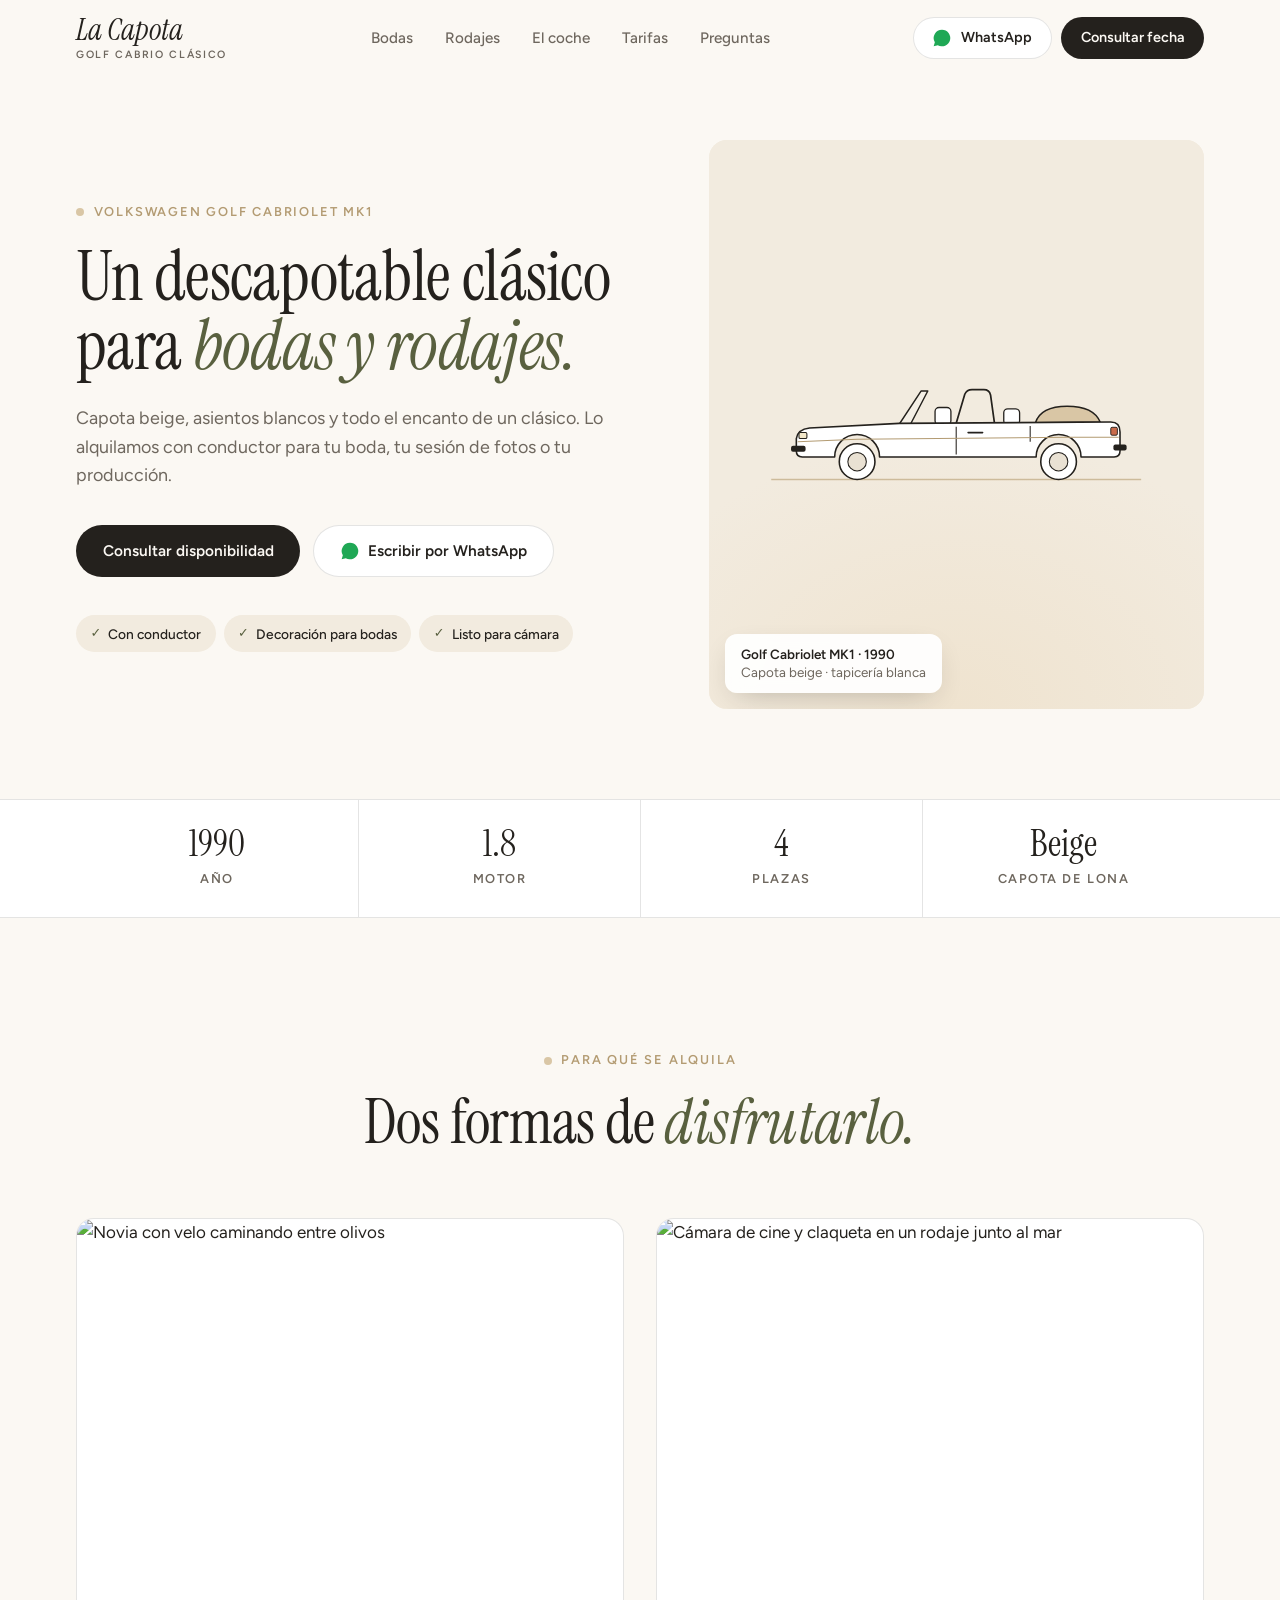
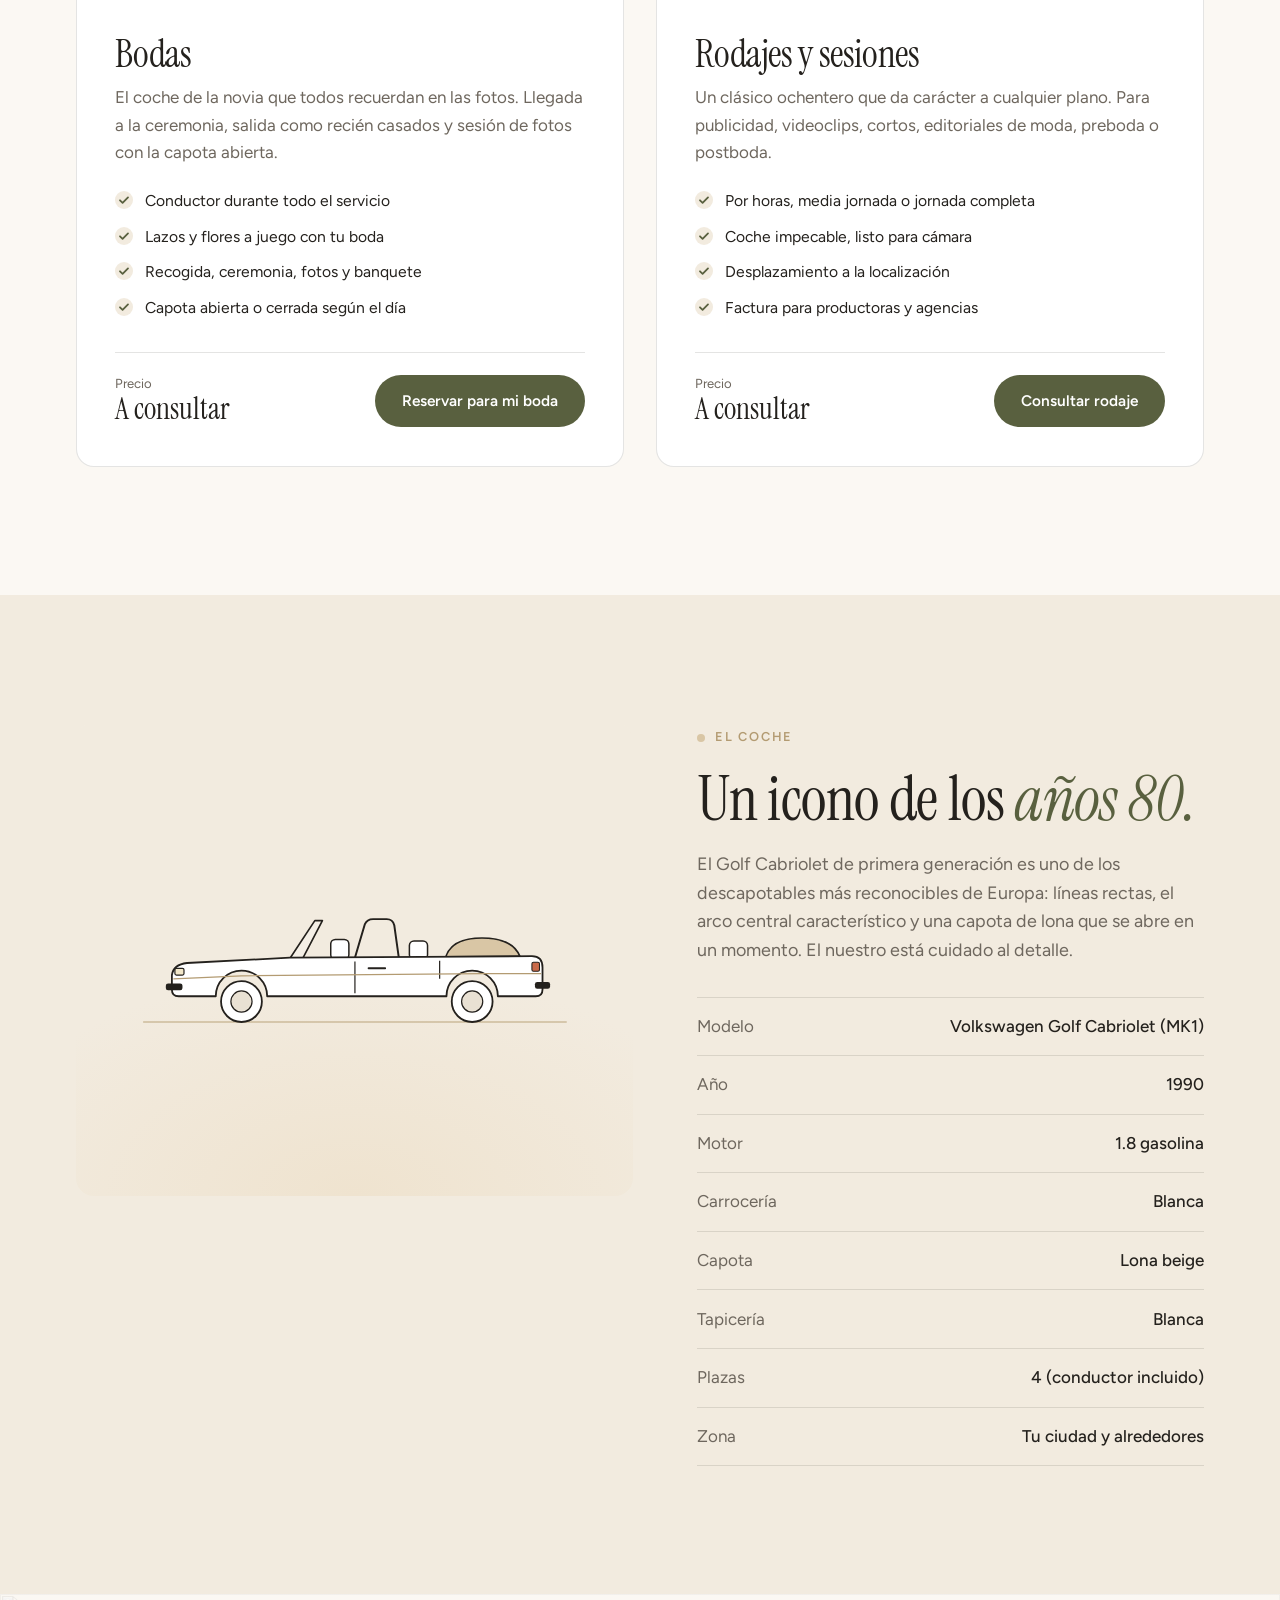
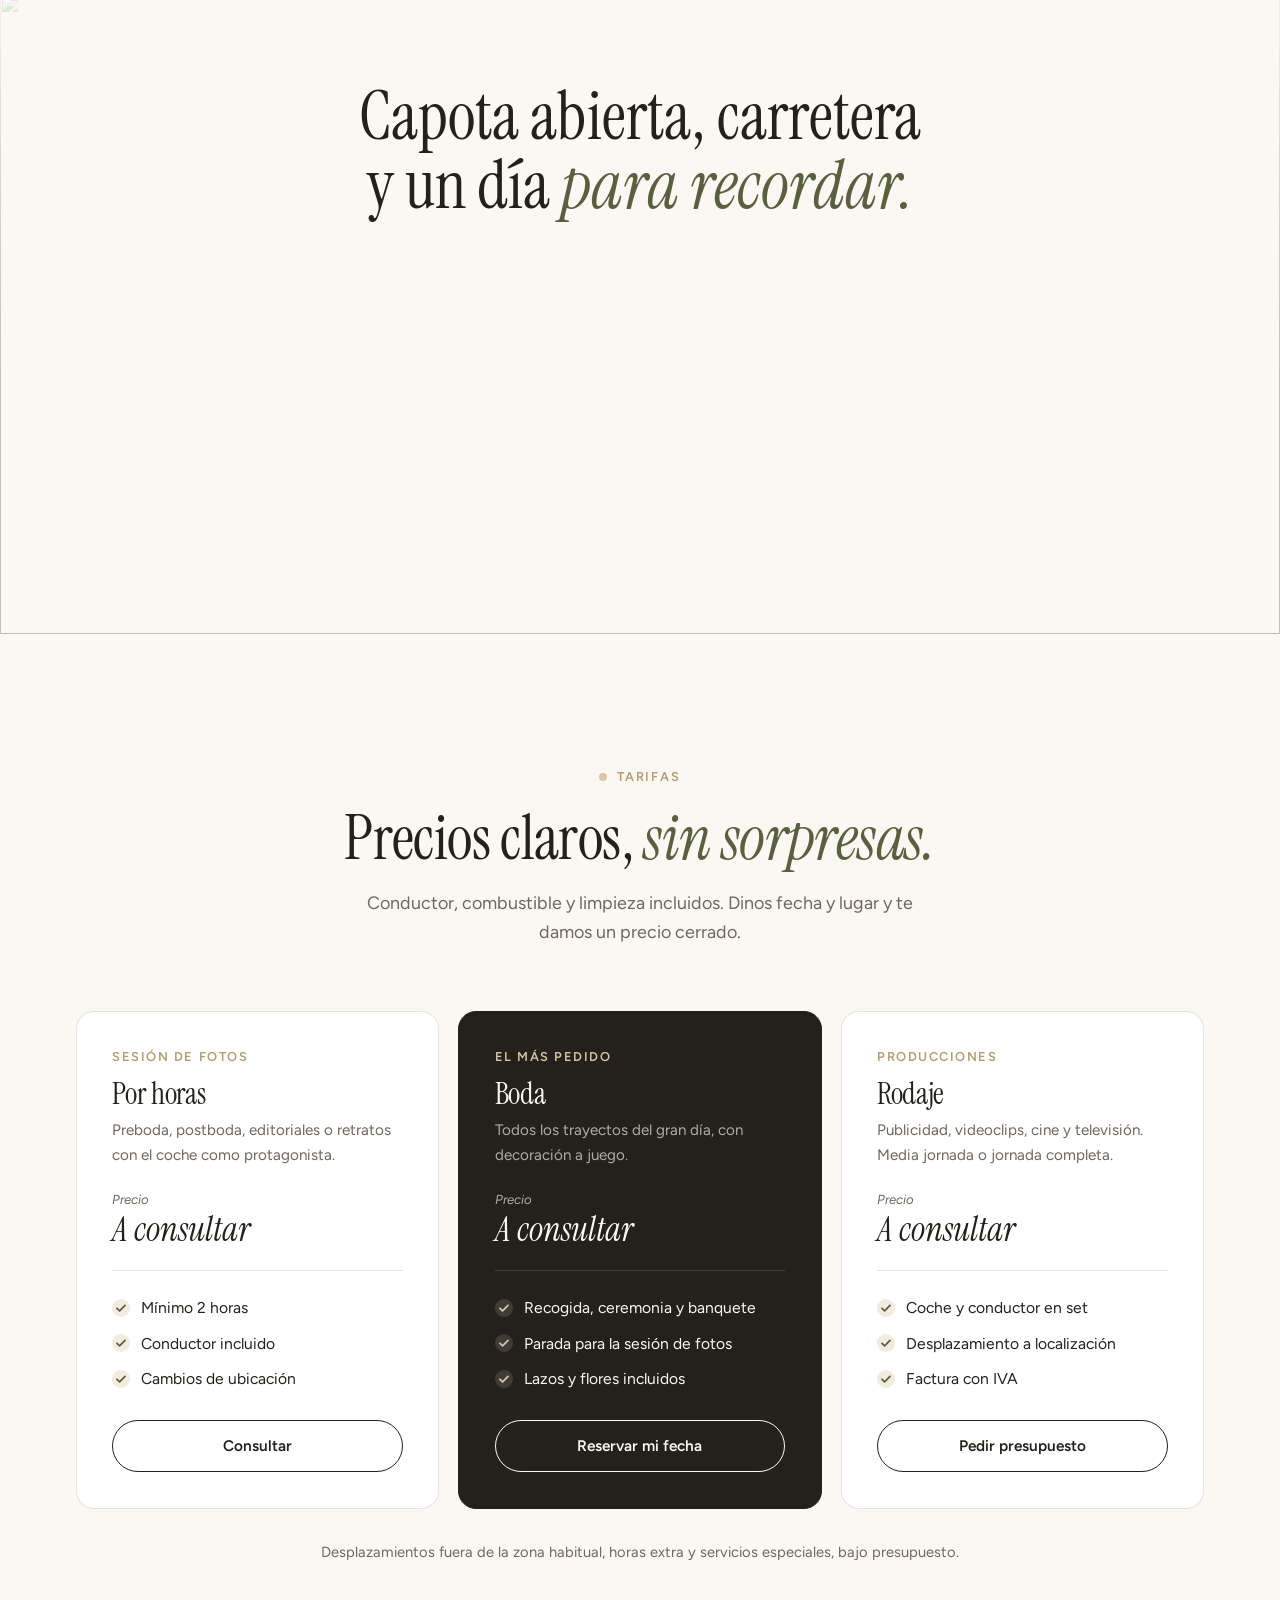
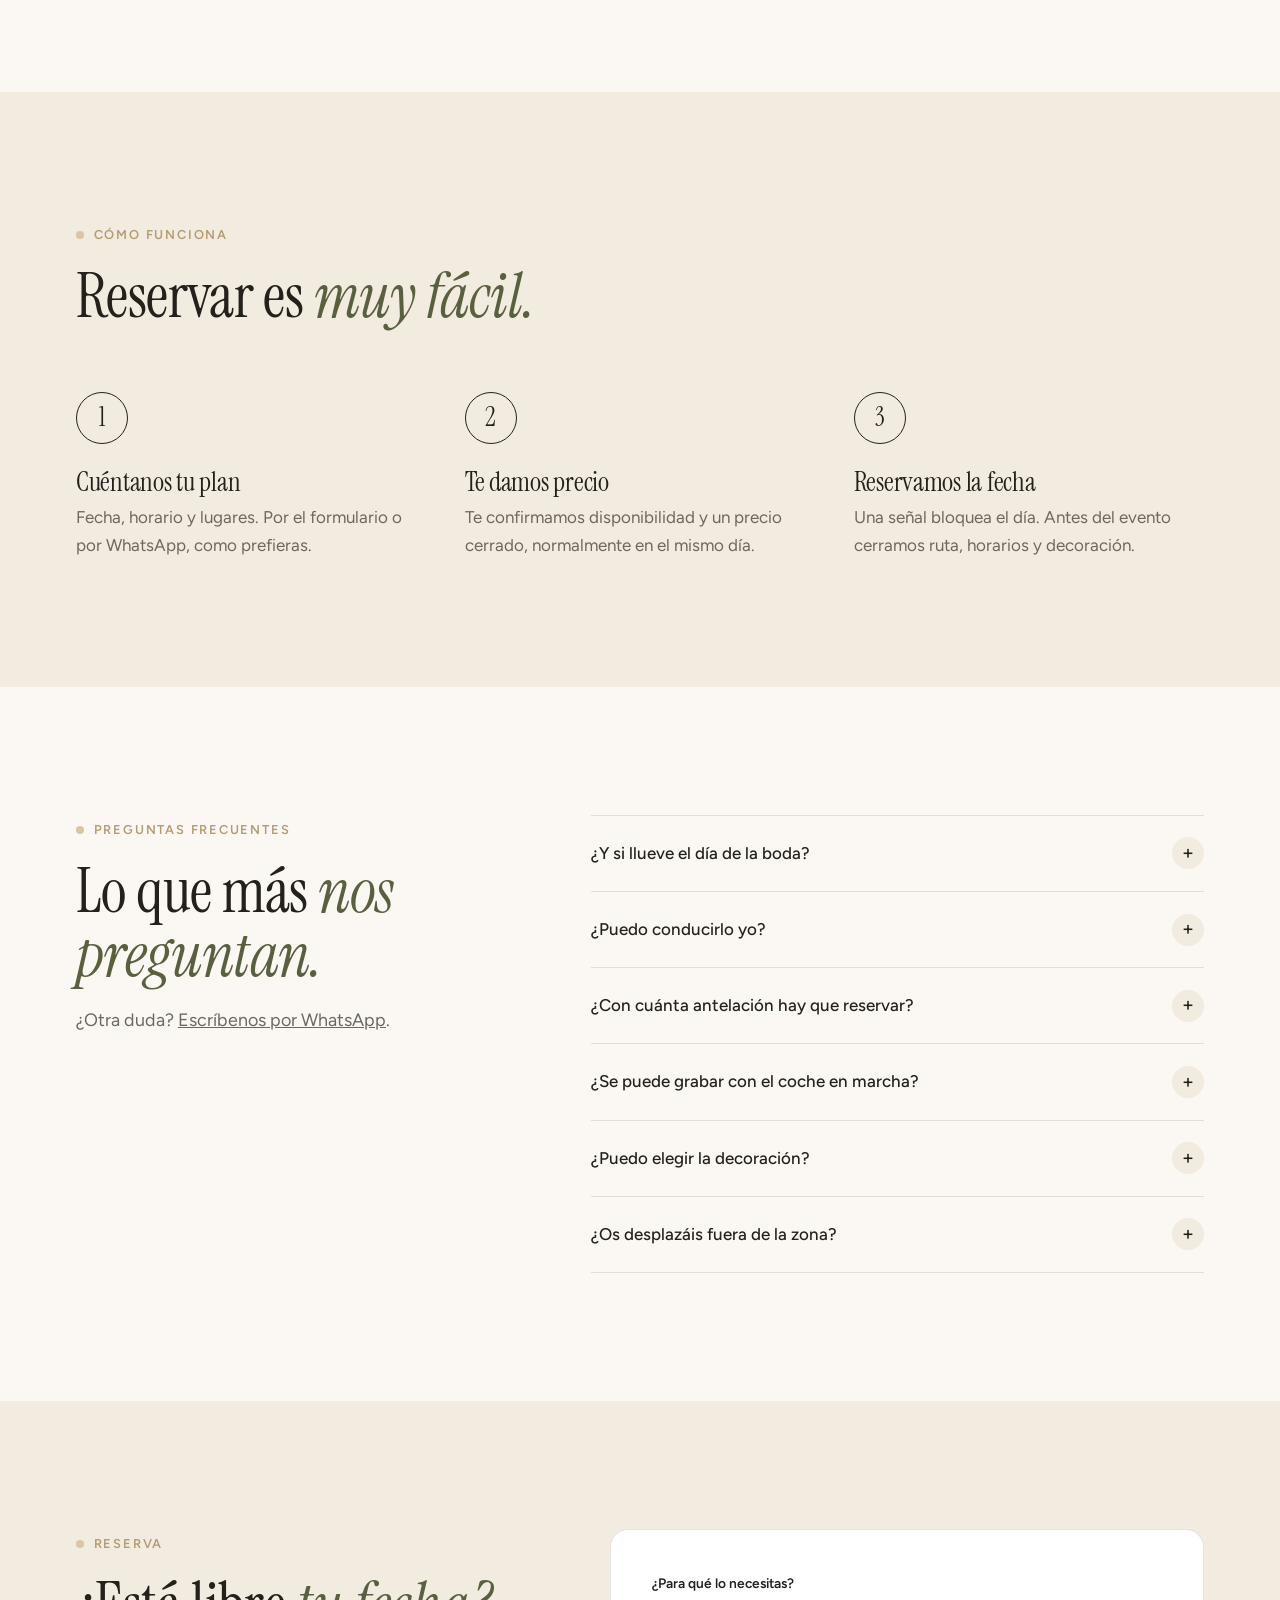
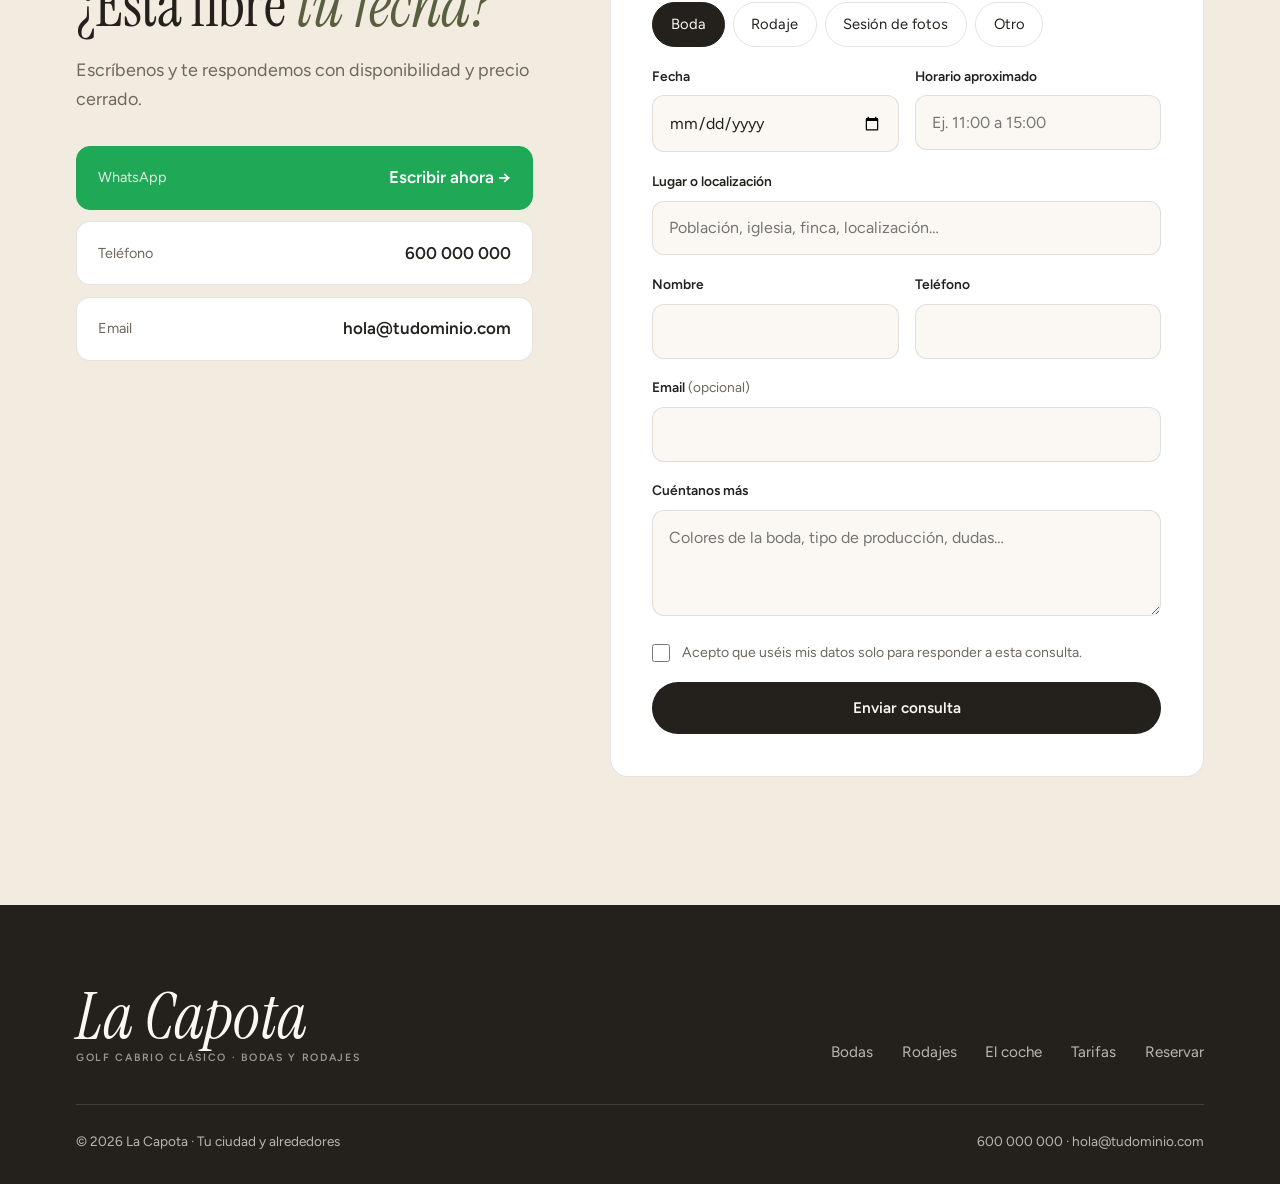
==== commit b90bafff: "Web nueva desde cero: Golf Cabrio MK1 para bodas y rodajes Diseño claro y luminoso en un único index" ====
--- a/web/index.html
+++ b/web/index.html
@@ -1,40 +1,329 @@
 <!doctype html>
 <html lang="es">
 <head>
-  <meta charset="utf-8">
-  <meta name="viewport" content="width=device-width, initial-scale=1">
-  <title>Cortejo · Vehículos con chófer para bodas y eventos</title>
-  <meta name="description" content="Alquiler de vehículos con chófer para bodas, eventos corporativos y celebraciones. Decoración a medida y precio cerrado.">
-  <meta property="og:title" content="Cortejo · Vehículos con chófer para bodas y eventos">
-  <meta property="og:description" content="Llegar también es parte del día. Vehículo con chófer, decoración a medida y precio cerrado.">
-  <meta property="og:image" content="https://d2ol7oe51mr4n9.cloudfront.net/user_3FG1gOl9fcOANJGafnfGZ8nfDVf/e48a6271-7068-4e89-8558-3f7aa95ea134.jpg">
-  <meta name="theme-color" content="#0f0e0d">
-  <link rel="icon" href="data:image/svg+xml,%3Csvg xmlns='http://www.w3.org/2000/svg' viewBox='0 0 32 32'%3E%3Crect width='32' height='32' fill='%230f0e0d'/%3E%3Ctext x='16' y='23' font-family='Georgia' font-size='20' fill='%23f4f1ec' text-anchor='middle' font-style='italic'%3EC%3C/text%3E%3C/svg%3E">
-  <link rel="preconnect" href="https://d2ol7oe51mr4n9.cloudfront.net">
-  <link rel="preconnect" href="https://fonts.googleapis.com">
-  <link rel="preconnect" href="https://fonts.gstatic.com" crossorigin>
-  <link href="https://fonts.googleapis.com/css2?family=Bodoni+Moda:ital,opsz,wght@0,6..96,400;0,6..96,500;1,6..96,400&family=Manrope:wght@400;500;600&display=swap" rel="stylesheet">
-  <link rel="preload" as="image" href="https://d2ol7oe51mr4n9.cloudfront.net/user_3FG1gOl9fcOANJGafnfGZ8nfDVf/e48a6271-7068-4e89-8558-3f7aa95ea134.jpg">
-  <link rel="stylesheet" href="styles.css">
+<meta charset="utf-8">
+<meta name="viewport" content="width=device-width, initial-scale=1">
+<title>La Capota · Golf Cabrio clásico para bodas y rodajes</title>
+<meta name="description" content="Alquiler de un Volkswagen Golf Cabriolet MK1 con capota beige y asientos blancos, con conductor. Para bodas, sesiones de fotos, publicidad y rodajes.">
+<meta property="og:title" content="La Capota · Golf Cabrio clásico para bodas y rodajes">
+<meta property="og:description" content="Un descapotable clásico con conductor para tu boda, tu sesión de fotos o tu producción.">
+<meta property="og:image" content="https://d2ol7oe51mr4n9.cloudfront.net/user_3FG1gOl9fcOANJGafnfGZ8nfDVf/773bd2ce-5dce-40a6-ae03-91a4108097b1.jpg">
+<meta name="theme-color" content="#fbf8f3">
+<link rel="icon" href="data:image/svg+xml,%3Csvg xmlns='http://www.w3.org/2000/svg' viewBox='0 0 32 32'%3E%3Crect width='32' height='32' rx='7' fill='%2324211d'/%3E%3Ctext x='16' y='23' font-family='Georgia' font-size='19' font-style='italic' fill='%23e6d7bc' text-anchor='middle'%3EC%3C/text%3E%3C/svg%3E">
+<link rel="preconnect" href="https://fonts.googleapis.com">
+<link rel="preconnect" href="https://fonts.gstatic.com" crossorigin>
+<link rel="preconnect" href="https://d2ol7oe51mr4n9.cloudfront.net">
+<link href="https://fonts.googleapis.com/css2?family=Instrument+Serif:ital@0;1&family=Figtree:wght@400;500;600&display=swap" rel="stylesheet">
+<style>
+:root {
+  --bg: #fbf8f3;
+  --white: #ffffff;
+  --sand: #f2ebdf;
+  --beige: #d9c6a5;
+  --beige-d: #b39b72;
+  --ink: #24211d;
+  --mute: #6e675e;
+  --olive: #59603f;
+  --olive-d: #474d31;
+  --line: rgba(36, 33, 29, .12);
+  --serif: "Instrument Serif", Georgia, serif;
+  --sans: "Figtree", system-ui, -apple-system, sans-serif;
+  --wrap: 1240px;
+  --gut: clamp(20px, 4.5vw, 56px);
+  --r: 18px;
+  --ease: cubic-bezier(.2, .7, .1, 1);
+}
+*, *::before, *::after { box-sizing: border-box; }
+* { margin: 0; padding: 0; }
+html { scroll-behavior: smooth; scroll-padding-top: 84px; -webkit-text-size-adjust: 100%; }
+body { font: 400 17px/1.6 var(--sans); color: var(--ink); background: var(--bg); -webkit-font-smoothing: antialiased; overflow-x: hidden; }
+img { display: block; max-width: 100%; }
+a { color: inherit; text-decoration: none; }
+button, input, select, textarea { font: inherit; color: inherit; }
+::selection { background: var(--beige); }
+.wrap { max-width: var(--wrap); margin: 0 auto; padding: 0 var(--gut); }
+
+h1, h2, h3 { font-family: var(--serif); font-weight: 400; letter-spacing: -.01em; }
+h1 em, h2 em, h3 em { font-style: italic; color: var(--olive); }
+h2 { font-size: clamp(2.4rem, 5vw, 3.9rem); line-height: 1.02; }
+h3 { font-size: 1.9rem; line-height: 1.1; }
+.eyebrow { display: inline-flex; align-items: center; gap: .6rem; font-size: .8rem; font-weight: 600; letter-spacing: .14em; text-transform: uppercase; color: var(--beige-d); margin-bottom: 1.2rem; }
+.eyebrow::before { content: ""; width: 8px; height: 8px; border-radius: 50%; background: var(--beige); }
+.lead { font-size: 1.12rem; color: var(--mute); max-width: 52ch; }
+
+/* Botones */
+.btn { display: inline-flex; align-items: center; justify-content: center; gap: .55rem; height: 52px; padding: 0 1.6rem; border-radius: 999px; font-weight: 600; font-size: .96rem; border: 1px solid transparent; cursor: pointer; transition: background .2s, color .2s, border-color .2s, transform .2s; white-space: nowrap; }
+.btn:hover { transform: translateY(-1px); }
+.btn-dark { background: var(--ink); color: var(--bg); }
+.btn-dark:hover { background: #000; }
+.btn-olive { background: var(--olive); color: #fff; }
+.btn-olive:hover { background: var(--olive-d); }
+.btn-line { border-color: var(--ink); }
+.btn-line:hover { background: var(--ink); color: var(--bg); }
+.btn-wa { background: #fff; border-color: var(--line); }
+.btn-wa:hover { border-color: var(--ink); }
+.btn-wa svg { width: 20px; height: 20px; color: #1fa855; }
+.btn-sm { height: 42px; padding: 0 1.15rem; font-size: .9rem; }
+.btn-block { width: 100%; }
+
+/* Cabecera */
+.hdr { position: sticky; top: 0; z-index: 100; background: rgba(251, 248, 243, .9); backdrop-filter: blur(14px); -webkit-backdrop-filter: blur(14px); transition: box-shadow .3s; }
+.hdr.scrolled { box-shadow: 0 1px 0 var(--line); }
+.hdr-in { height: 76px; display: flex; align-items: center; justify-content: space-between; gap: 1.5rem; }
+.logo { display: flex; flex-direction: column; line-height: 1; }
+.logo b { font-family: var(--serif); font-weight: 400; font-size: 1.85rem; font-style: italic; }
+.logo small { font-size: .66rem; font-weight: 600; letter-spacing: .16em; text-transform: uppercase; color: var(--mute); margin-top: .3rem; }
+.menu { display: flex; gap: 2rem; font-size: .95rem; font-weight: 500; }
+.menu a { color: var(--mute); transition: color .2s; }
+.menu a:hover { color: var(--ink); }
+.hdr-cta { display: flex; gap: .6rem; align-items: center; }
+.burger { display: none; width: 44px; height: 44px; border-radius: 50%; border: 1px solid var(--line); background: #fff; cursor: pointer; position: relative; }
+.burger i { position: absolute; left: 13px; right: 13px; height: 1.5px; background: var(--ink); transition: transform .3s var(--ease), top .3s; }
+.burger i:first-child { top: 18px; } .burger i:last-child { top: 25px; }
+.burger[aria-expanded="true"] i:first-child { top: 21px; transform: rotate(45deg); }
+.burger[aria-expanded="true"] i:last-child { top: 21px; transform: rotate(-45deg); }
+
+/* Portada */
+.hero { padding: clamp(2rem, 5vw, 4rem) 0 clamp(3rem, 7vw, 6rem); }
+.hero-grid { display: grid; grid-template-columns: 1.15fr 1fr; gap: clamp(2rem, 5vw, 5rem); align-items: center; }
+.hero h1 { font-size: clamp(3rem, 5.4vw, 5rem); line-height: 1; margin-bottom: 1.5rem; }
+.hero .lead { margin-bottom: 2.2rem; }
+.hero-cta { display: flex; flex-wrap: wrap; gap: .8rem; margin-bottom: 2.4rem; }
+.chips { display: flex; flex-wrap: wrap; gap: .5rem; list-style: none; }
+.chips li { display: inline-flex; align-items: center; gap: .45rem; padding: .45rem .9rem; border-radius: 999px; background: var(--sand); font-size: .86rem; font-weight: 500; }
+.chips li::before { content: "✓"; color: var(--olive); font-weight: 700; font-size: .8rem; }
+
+.frame { position: relative; border-radius: var(--r); overflow: hidden; background: var(--sand); }
+.hero-photo { aspect-ratio: 4/4.6; }
+.frame > img { width: 100%; height: 100%; object-fit: cover; }
+.frame.empty > img { display: none; }
+.illus { position: absolute; inset: 0; display: none; flex-direction: column; justify-content: center; align-items: center; padding: 2rem; background: radial-gradient(120% 80% at 50% 100%, #efe3cf 0%, var(--sand) 60%); }
+.frame.empty .illus { display: flex; }
+.illus svg { width: min(92%, 520px); height: auto; }
+.tag { position: absolute; left: 1rem; bottom: 1rem; z-index: 2; background: rgba(255,255,255,.92); backdrop-filter: blur(8px); border-radius: 12px; padding: .7rem 1rem; font-size: .84rem; line-height: 1.35; box-shadow: 0 10px 30px -12px rgba(36,33,29,.3); }
+.tag b { display: block; font-weight: 600; }
+.tag > span { color: var(--mute); }
+
+/* Datos rápidos */
+.facts { border-top: 1px solid var(--line); border-bottom: 1px solid var(--line); background: var(--white); }
+.facts-in { display: grid; grid-template-columns: repeat(4, 1fr); }
+.fact { padding: 1.6rem 1.2rem; text-align: center; }
+.fact + .fact { border-left: 1px solid var(--line); }
+.fact b { display: block; font-family: var(--serif); font-weight: 400; font-size: 2.3rem; line-height: 1.05; }
+.fact span { font-size: .8rem; font-weight: 600; letter-spacing: .12em; text-transform: uppercase; color: var(--mute); }
+
+/* Secciones */
+.sec { padding: clamp(4.5rem, 10vw, 8rem) 0; }
+.sec-sand { background: var(--sand); }
+.head { max-width: 760px; margin-bottom: clamp(2.5rem, 5vw, 4rem); }
+.head.center { text-align: center; margin-left: auto; margin-right: auto; }
+.head .lead { margin-top: 1.2rem; }
+.head.center .lead { margin-left: auto; margin-right: auto; }
+
+/* Dos usos */
+.uses { display: grid; grid-template-columns: 1fr 1fr; gap: clamp(1rem, 2.5vw, 2rem); }
+.use { background: var(--white); border-radius: var(--r); overflow: hidden; display: flex; flex-direction: column; border: 1px solid var(--line); }
+.use-img { aspect-ratio: 16/11; overflow: hidden; }
+.use-img img { width: 100%; height: 100%; object-fit: cover; transition: transform 1.2s var(--ease); }
+.use:hover .use-img img { transform: scale(1.04); }
+.use-body { padding: clamp(1.6rem, 3vw, 2.4rem); display: flex; flex-direction: column; flex: 1; }
+.use-body h3 { font-size: 2.4rem; margin-bottom: .6rem; }
+.use-body > p { color: var(--mute); margin-bottom: 1.4rem; }
+.ticks { list-style: none; display: grid; gap: .65rem; margin-bottom: 2rem; flex: 1; }
+.ticks li { display: flex; gap: .7rem; font-size: .98rem; }
+.ticks li::before { content: ""; flex: none; width: 18px; height: 18px; margin-top: .2rem; border-radius: 50%; background: var(--sand) url("data:image/svg+xml,%3Csvg xmlns='http://www.w3.org/2000/svg' viewBox='0 0 18 18'%3E%3Cpath d='M5 9.3l2.6 2.5L13 6.4' fill='none' stroke='%2359603f' stroke-width='1.8' stroke-linecap='round' stroke-linejoin='round'/%3E%3C/svg%3E") center/18px no-repeat; }
+.use-foot { display: flex; align-items: center; justify-content: space-between; gap: 1rem; padding-top: 1.4rem; border-top: 1px solid var(--line); flex-wrap: wrap; }
+.from { font-family: var(--serif); font-size: 1.9rem; line-height: 1.1; }
+.from small { display: block; font-family: var(--sans); font-size: .82rem; color: var(--mute); }
+
+/* El coche */
+.car-grid { display: grid; grid-template-columns: 1.1fr 1fr; gap: clamp(2rem, 5vw, 5rem); align-items: start; }
+.car-gal { display: grid; grid-template-columns: 1fr 1fr; gap: .8rem; }
+.car-gal .frame { aspect-ratio: 1; }
+.car-gal .frame:first-child { grid-column: 1 / -1; aspect-ratio: 16/10; }
+.car-gal.solo .frame { aspect-ratio: 4/3.4; }
+.car-text .lead { margin: 1.2rem 0 2rem; }
+.specs { border-top: 1px solid var(--line); }
+.specs div { display: flex; justify-content: space-between; gap: 1.5rem; padding: .95rem 0; border-bottom: 1px solid var(--line); }
+.specs dt { color: var(--mute); }
+.specs dd { font-weight: 500; text-align: right; }
+
+/* Banner */
+.banner { position: relative; min-height: clamp(420px, 62vw, 640px); overflow: hidden; display: flex; align-items: flex-start; }
+.banner img { position: absolute; inset: 0; width: 100%; height: 100%; object-fit: cover; object-position: center 60%; }
+.banner::after { content: ""; position: absolute; inset: 0; background: linear-gradient(180deg, rgba(251,248,243,.85) 0%, rgba(251,248,243,.25) 38%, rgba(251,248,243,0) 60%); }
+.banner .wrap { position: relative; z-index: 1; width: 100%; padding-top: clamp(3rem, 7vw, 5.5rem); text-align: center; }
+.banner p { font-family: var(--serif); font-size: clamp(2.2rem, 5.2vw, 4.4rem); line-height: 1.04; }
+.banner p em { color: var(--olive); }
+
+/* Tarifas */
+.plans { display: grid; grid-template-columns: repeat(3, 1fr); gap: 1.2rem; }
+.plan { background: var(--white); border: 1px solid var(--line); border-radius: var(--r); padding: clamp(1.6rem, 3vw, 2.2rem); display: flex; flex-direction: column; }
+.plan-k { font-size: .8rem; font-weight: 600; letter-spacing: .12em; text-transform: uppercase; color: var(--beige-d); margin-bottom: .6rem; }
+.plan h3 { margin-bottom: .5rem; }
+.plan > p:not(.plan-k):not(.price) { color: var(--mute); font-size: .95rem; min-height: 3.1em; }
+.price { font-family: var(--serif); font-size: 2.8rem; line-height: 1; margin: 1.6rem 0 1.5rem; padding-bottom: 1.5rem; border-bottom: 1px solid var(--line); }
+.price small { font-family: var(--sans); font-size: .82rem; color: var(--mute); display: block; margin-bottom: .45rem; }
+.price.ask { font-size: 2.1rem; font-style: italic; }
+.plan .ticks { margin-bottom: 1.8rem; }
+.plan-hl { background: var(--ink); color: var(--bg); border-color: var(--ink); }
+.plan-hl > p:not(.plan-k):not(.price), .plan-hl .price small { color: rgba(251,248,243,.65); }
+.plan-hl .price { border-color: rgba(251,248,243,.15); }
+.plan-hl .ticks li::before { background-color: rgba(255,255,255,.12); background-image: url("data:image/svg+xml,%3Csvg xmlns='http://www.w3.org/2000/svg' viewBox='0 0 18 18'%3E%3Cpath d='M5 9.3l2.6 2.5L13 6.4' fill='none' stroke='%23d9c6a5' stroke-width='1.8' stroke-linecap='round' stroke-linejoin='round'/%3E%3C/svg%3E"); }
+.plan-hl .plan-k { color: var(--beige); }
+.plan-hl .btn-line { border-color: var(--bg); }
+.plan-hl .btn-line:hover { background: var(--bg); color: var(--ink); }
+.note { text-align: center; color: var(--mute); font-size: .92rem; margin-top: 2rem; }
+
+/* Pasos */
+.steps { list-style: none; display: grid; grid-template-columns: repeat(3, 1fr); gap: clamp(1.5rem, 3vw, 3rem); counter-reset: s; }
+.steps li { counter-increment: s; }
+.steps li::before { content: counter(s); display: grid; place-items: center; width: 52px; height: 52px; border-radius: 50%; border: 1px solid var(--ink); font-family: var(--serif); font-size: 1.6rem; margin-bottom: 1.4rem; }
+.steps h3 { font-size: 1.7rem; margin-bottom: .5rem; }
+.steps p { color: var(--mute); }
+
+/* Preguntas */
+.faq-grid { display: grid; grid-template-columns: 1fr 1.4fr; gap: clamp(2rem, 6vw, 6rem); align-items: start; }
+.faq-side { position: sticky; top: 110px; }
+.faq details { border-bottom: 1px solid var(--line); }
+.faq details:first-child { border-top: 1px solid var(--line); }
+.faq summary { list-style: none; cursor: pointer; display: flex; justify-content: space-between; align-items: center; gap: 1.5rem; padding: 1.35rem 0; font-weight: 500; font-size: 1.06rem; }
+.faq summary::-webkit-details-marker { display: none; }
+.faq summary::after { content: "+"; flex: none; display: grid; place-items: center; width: 32px; height: 32px; border-radius: 50%; background: var(--sand); font-size: 1.2rem; transition: transform .3s var(--ease); }
+.faq details[open] summary::after { transform: rotate(45deg); }
+.faq details p { color: var(--mute); padding: 0 3rem 1.4rem 0; }
+
+/* Reserva */
+.book-grid { display: grid; grid-template-columns: 1fr 1.3fr; gap: clamp(2rem, 6vw, 5rem); align-items: start; }
+.contact { display: grid; gap: .7rem; margin-top: 2rem; }
+.contact a { display: flex; align-items: center; justify-content: space-between; gap: 1rem; padding: 1.1rem 1.3rem; background: var(--white); border: 1px solid var(--line); border-radius: 14px; transition: border-color .2s, background .2s; }
+.contact a:hover { border-color: var(--ink); }
+.contact span { color: var(--mute); font-size: .9rem; }
+.contact b { font-weight: 600; }
+.contact .wa { background: #1fa855; color: #fff; border-color: #1fa855; }
+.contact .wa span { color: rgba(255,255,255,.85); }
+.contact .wa:hover { background: #198f48; border-color: #198f48; }
+
+.form { background: var(--white); border: 1px solid var(--line); border-radius: var(--r); padding: clamp(1.4rem, 3.5vw, 2.6rem); display: grid; gap: 1.1rem; }
+.seg { border: 0; display: flex; flex-wrap: wrap; gap: .5rem; }
+.seg legend, .lbl { display: block; font-size: .86rem; font-weight: 600; margin-bottom: .55rem; }
+.seg label { cursor: pointer; }
+.seg input { position: absolute; opacity: 0; pointer-events: none; }
+.seg span { display: inline-block; padding: .6rem 1.1rem; border-radius: 999px; border: 1px solid var(--line); font-size: .92rem; transition: all .2s; }
+.seg label:hover span { border-color: var(--ink); }
+.seg input:checked + span { background: var(--ink); border-color: var(--ink); color: var(--bg); }
+.seg input:focus-visible + span { outline: 2px solid var(--olive); outline-offset: 2px; }
+.row { display: grid; grid-template-columns: 1fr 1fr; gap: 1rem; }
+.field input, .field textarea { width: 100%; padding: .85rem 1rem; border: 1px solid var(--line); border-radius: 12px; background: var(--bg); font-size: 1rem; outline: 0; transition: border-color .2s, background .2s; appearance: none; -webkit-appearance: none; min-height: 52px; }
+.field input:focus, .field textarea:focus { border-color: var(--ink); background: #fff; }
+.field textarea { resize: vertical; min-height: 6rem; }
+.chk { display: flex; gap: .7rem; align-items: flex-start; font-size: .88rem; color: var(--mute); cursor: pointer; }
+.chk input { width: 18px; height: 18px; margin-top: .15rem; accent-color: var(--olive); flex: none; }
+.ok { text-align: center; padding: clamp(2rem, 5vw, 3.5rem) 1rem; }
+.ok h3 { font-size: 2.4rem; margin-bottom: .8rem; }
+.ok p { color: var(--mute); }
+
+/* Pie */
+.ftr { background: var(--ink); color: rgba(251,248,243,.7); padding: clamp(3.5rem, 7vw, 5rem) 0 2rem; }
+.ftr-top { display: flex; justify-content: space-between; align-items: flex-end; flex-wrap: wrap; gap: 2rem; padding-bottom: 2.5rem; border-bottom: 1px solid rgba(251,248,243,.12); }
+.ftr .logo b { font-size: clamp(2.6rem, 6vw, 4rem); color: var(--bg); }
+.ftr .logo small { color: rgba(251,248,243,.55); }
+.ftr-links { display: flex; flex-wrap: wrap; gap: .5rem 1.8rem; font-size: .95rem; }
+.ftr-links a:hover, .ftr-bot a:hover { color: var(--bg); }
+.ftr-bot { display: flex; justify-content: space-between; flex-wrap: wrap; gap: 1rem; padding-top: 1.6rem; font-size: .85rem; }
+
+/* Barra móvil */
+.mbar { display: none; }
+
+/* Animación de entrada */
+.js .rv { opacity: 0; transform: translateY(22px); transition: opacity .9s var(--ease), transform .9s var(--ease); }
+.js .rv.in { opacity: 1; transform: none; }
+
+/* Responsive */
+@media (min-width: 881px) { .menu .menu-cta { display: none; } }
+@media (max-width: 1020px) {
+  .menu { gap: 1.4rem; }
+  .hdr-cta .btn-wa { display: none; }
+}
+@media (max-width: 880px) {
+  .burger { display: block; }
+  .hdr-cta .btn-dark { display: none; }
+  .menu { position: fixed; top: 76px; left: 0; right: 0; height: calc(100vh - 76px); height: calc(100svh - 76px); flex-direction: column; gap: 0; padding: 1rem var(--gut) 2rem; background: var(--bg); opacity: 0; visibility: hidden; transform: translateY(-6px); transition: opacity .25s, transform .25s var(--ease), visibility .25s; }
+  .menu.open { opacity: 1; visibility: visible; transform: none; }
+  .menu a { font-family: var(--serif); font-size: 2.2rem; color: var(--ink); padding: .7rem 0; border-bottom: 1px solid var(--line); }
+  .menu .menu-cta { margin-top: 1.6rem; border: 0; border-radius: 999px; background: var(--ink); color: var(--bg); text-align: center; font-family: var(--sans); font-size: 1rem; font-weight: 600; padding: 1rem; }
+  .hero-grid, .car-grid, .faq-grid, .book-grid { grid-template-columns: 1fr; }
+  .hero-photo { aspect-ratio: 4/3.3; order: -1; }
+  .facts-in { grid-template-columns: 1fr 1fr; }
+  .fact:nth-child(3) { border-left: 0; }
+  .fact:nth-child(-n+2) { border-bottom: 1px solid var(--line); }
+  .uses, .plans { grid-template-columns: 1fr; }
+  .plans { max-width: 560px; margin: 0 auto; }
+  .steps { grid-template-columns: 1fr; }
+  .faq-side { position: static; }
+  .mbar { display: grid; grid-template-columns: 1fr 1fr; gap: .5rem; position: fixed; left: 0; right: 0; bottom: 0; z-index: 90; padding: .6rem .7rem calc(.6rem + env(safe-area-inset-bottom)); background: rgba(251,248,243,.94); backdrop-filter: blur(12px); border-top: 1px solid var(--line); transform: translateY(110%); transition: transform .35s var(--ease); }
+  .mbar.show { transform: none; }
+  .mbar .btn { height: 48px; padding: 0 .8rem; }
+  .ftr { padding-bottom: 6rem; }
+}
+@media (max-width: 560px) {
+  body { font-size: 16px; }
+  .hero h1 { font-size: clamp(2.6rem, 12vw, 3.4rem); }
+  .hero-cta .btn { flex: 1 1 100%; }
+  .row { grid-template-columns: 1fr; }
+  .faq details p { padding-right: 0; }
+  .fact b { font-size: 1.9rem; }
+  .use-foot .btn { width: 100%; }
+}
+@media (prefers-reduced-motion: reduce) {
+  html { scroll-behavior: auto; }
+  *, *::before, *::after { animation: none !important; transition: none !important; }
+  .js .rv { opacity: 1; transform: none; }
+}
+</style>
 </head>
 <body>
 
-<!-- Tus datos (teléfono, WhatsApp, precios…) se editan en script.js → CONFIG -->
+<!-- Para cambiar teléfono, WhatsApp, precios, fotos… edita el bloque CONFIG al final de este archivo -->
+
+<svg width="0" height="0" style="position:absolute" aria-hidden="true">
+  <!-- Icono de WhatsApp -->
+  <symbol id="wa" viewBox="0 0 24 24"><path fill="currentColor" d="M12 2a10 10 0 0 0-8.6 15.1L2 22l5-1.3A10 10 0 1 0 12 2Zm4.5 12.1c-.2-.1-1.5-.7-1.7-.8s-.4-.1-.6.1-.7.8-.8 1-.3.2-.5.1a6.7 6.7 0 0 1-3.3-2.9c-.3-.4.2-.4.7-1.4.1-.2 0-.3 0-.4l-.8-1.8c-.2-.5-.4-.4-.6-.4h-.5a1 1 0 0 0-.7.3 3 3 0 0 0-.9 2.2 5.1 5.1 0 0 0 1.1 2.7 11.7 11.7 0 0 0 4.5 4c1.7.7 2.3.8 3.2.6a2.7 2.7 0 0 0 1.8-1.2 2.2 2.2 0 0 0 .1-1.2c0-.1-.2-.2-.5-.3Z"/></symbol>
+  <!-- Dibujo del Golf Cabrio MK1 (se muestra mientras no haya fotos reales) -->
+  <symbol id="golf" viewBox="0 0 600 220">
+    <line x1="20" y1="193" x2="580" y2="193" stroke="#cdbb9b" stroke-width="2"/>
+    <path d="M420 107 Q428 82 468 82 Q508 82 518 106 Z" fill="#d9c6a5" stroke="#24211d" stroke-width="2.2" stroke-linejoin="round"/>
+    <path d="M300 108 L313 64 Q316 57 324 57 L342 57 Q350 57 352 65 L358 108" fill="none" stroke="#24211d" stroke-width="2.6" stroke-linejoin="round"/>
+    <rect x="268" y="84" width="24" height="26" rx="6" fill="#fff" stroke="#24211d" stroke-width="2"/>
+    <rect x="372" y="86" width="24" height="24" rx="6" fill="#fff" stroke="#24211d" stroke-width="2"/>
+    <path d="M214 109 L247 59 L257 59 L231 109" fill="#f4efe6" stroke="#24211d" stroke-width="2.2" stroke-linejoin="round"/>
+    <path d="M58 150 L58 131 Q60 117 78 115 L214 108 L534 106 Q548 106 548 121 L548 150 Q548 159 539 159 L489 159 A34 34 0 0 0 421 159 L184 159 A34 34 0 0 0 116 159 L67 159 Q58 159 58 150 Z" fill="#fff" stroke="#24211d" stroke-width="2.4" stroke-linejoin="round"/>
+    <path d="M300 113 L300 155 M412 112 L412 136" stroke="#24211d" stroke-width="1.6"/>
+    <path d="M318 122 L340 122" stroke="#24211d" stroke-width="2.4" stroke-linecap="round"/>
+    <path d="M60 136 L150 132 L470 129 L546 129" fill="none" stroke="#b39b72" stroke-width="1.6"/>
+    <rect x="50" y="142" width="22" height="9" rx="3" fill="#24211d"/>
+    <rect x="538" y="140" width="20" height="9" rx="3" fill="#24211d"/>
+    <rect x="62" y="122" width="12" height="9" rx="2" fill="#f2e7c9" stroke="#24211d" stroke-width="1.6"/>
+    <rect x="534" y="114" width="10" height="12" rx="2" fill="#c96a4a" stroke="#24211d" stroke-width="1.4"/>
+    <g fill="#fff" stroke="#24211d" stroke-width="2.4"><circle cx="150" cy="166" r="27"/><circle cx="455" cy="166" r="27"/></g>
+    <g fill="#e9e1d3" stroke="#24211d" stroke-width="1.6"><circle cx="150" cy="166" r="14"/><circle cx="455" cy="166" r="14"/></g>
+  </symbol>
+</svg>
 
 <header class="hdr" id="hdr">
-  <div class="hdr-in">
-    <a href="#" class="logo" aria-label="Inicio"><span data-cfg="marca">Cortejo</span></a>
+  <div class="wrap hdr-in">
+    <a href="#" class="logo" aria-label="Inicio"><b data-cfg="marca">La Capota</b><small>Golf Cabrio clásico</small></a>
     <nav class="menu" id="menu" aria-label="Principal">
-      <a href="#ocasiones">Ocasiones</a>
-      <a href="#vehiculo">El vehículo</a>
+      <a href="#bodas">Bodas</a>
+      <a href="#rodajes">Rodajes</a>
+      <a href="#coche">El coche</a>
       <a href="#tarifas">Tarifas</a>
-      <a href="#proceso">Cómo funciona</a>
       <a href="#faq">Preguntas</a>
-      <a href="#reserva" class="menu-cta">Reservar fecha</a>
+      <a href="#reserva" class="menu-cta">Consultar fecha</a>
     </nav>
     <div class="hdr-cta">
-      <a class="hdr-tel" data-tel href="#"><span data-cfg="telefono"></span></a>
-      <a href="#reserva" class="b b-light">Reservar</a>
+      <a href="#" class="btn btn-wa btn-sm" data-wa>WhatsApp</a>
+      <a href="#reserva" class="btn btn-dark btn-sm">Consultar fecha</a>
       <button class="burger" id="burger" aria-label="Menú" aria-expanded="false" aria-controls="menu"><i></i><i></i></button>
     </div>
   </div>
@@ -42,279 +331,225 @@
 
 <main>
 
-<!-- ───────────── HERO ───────────── -->
+<!-- PORTADA -->
 <section class="hero">
-  <picture class="hero-img">
-    <img src="https://d2ol7oe51mr4n9.cloudfront.net/user_3FG1gOl9fcOANJGafnfGZ8nfDVf/e48a6271-7068-4e89-8558-3f7aa95ea134.jpg" alt="Coche negro decorado con lazo de seda blanca frente a una finca iluminada al anochecer" fetchpriority="high">
-  </picture>
-  <div class="hero-shade"></div>
-
-  <div class="hero-body wrap">
-    <p class="kicker light reveal"><span data-cfg="zona"></span></p>
-    <h1 class="reveal">Llegar también<br>es parte <em>del día.</em></h1>
-    <p class="hero-sub reveal">Vehículo con chófer para bodas, eventos y celebraciones. Lo decoramos a juego con tu evento y nos ocupamos de cada trayecto, con precio cerrado.</p>
-  </div>
-
-  <form class="quick reveal" id="quick" aria-label="Consultar disponibilidad">
-    <label class="qf">
-      <span>Evento</span>
-      <select name="evento">
-        <option>Boda</option>
-        <option>Evento corporativo</option>
-        <option>Comunión o bautizo</option>
-        <option>Sesión de fotos / rodaje</option>
-        <option>Otro</option>
-      </select>
-    </label>
-    <label class="qf">
-      <span>Fecha</span>
-      <input type="date" name="fecha" required>
-    </label>
-    <label class="qf">
-      <span>Recogida</span>
-      <input type="text" name="recogida" placeholder="Población o dirección">
-    </label>
-    <button class="b b-accent qf-btn" type="submit">Consultar disponibilidad <span aria-hidden="true">→</span></button>
-  </form>
-</section>
-
-<!-- ───────────── GARANTÍAS ───────────── -->
-<section class="assure" aria-label="Lo que incluye">
-  <div class="wrap assure-in">
-    <div><b>Chófer incluido</b><span>Uniformado y discreto</span></div>
-    <div><b>Decoración a medida</b><span>Flores y lazos a juego</span></div>
-    <div><b>Precio cerrado</b><span>Sin extras sorpresa</span></div>
-    <div><b>Respuesta en 24 h</b><span>Por teléfono o WhatsApp</span></div>
-  </div>
-</section>
-
-<!-- ───────────── INTRO ───────────── -->
-<section class="intro sec">
-  <div class="wrap intro-grid">
-    <div class="intro-text">
-      <p class="kicker reveal">La casa</p>
-      <p class="statement reveal">Un día así no admite improvisación. Por eso <em>cuidamos el coche, el horario y cada detalle</em> para que tú solo tengas que disfrutar del trayecto.</p>
-      <div class="intro-cols reveal">
-        <p>Antes del evento revisamos contigo horarios, direcciones y tiempos de espera. El coche llega limpio, decorado y antes de la hora.</p>
-        <p>Durante el día, el chófer está pendiente de ti y del fotógrafo: abre la puerta, espera lo necesario y lleva a cada uno a su sitio.</p>
+  <div class="wrap hero-grid">
+    <div>
+      <p class="eyebrow rv">Volkswagen Golf Cabriolet MK1</p>
+      <h1 class="rv">Un descapotable clásico para <em>bodas y rodajes.</em></h1>
+      <p class="lead rv">Capota beige, asientos blancos y todo el encanto de un clásico. Lo alquilamos con conductor para tu boda, tu sesión de fotos o tu producción<span data-zona-txt></span>.</p>
+      <div class="hero-cta rv">
+        <a href="#reserva" class="btn btn-dark">Consultar disponibilidad</a>
+        <a href="#" class="btn btn-wa" data-wa>Escribir por WhatsApp</a>
       </div>
-    </div>
-    <figure class="intro-fig reveal">
-      <img src="https://d2ol7oe51mr4n9.cloudfront.net/user_3FG1gOl9fcOANJGafnfGZ8nfDVf/13685517-abc1-46b2-8aac-1235b8568bf7.jpg" alt="Ramo de rosas blancas y olivo atado con lazo de seda a la manilla del coche" loading="lazy">
-      <figcaption>Decoración floral incluida, a juego con tu evento.</figcaption>
+      <ul class="chips rv">
+        <li>Con conductor</li>
+        <li>Decoración para bodas</li>
+        <li>Listo para cámara</li>
+      </ul>
+    </div>
+    <figure class="frame hero-photo rv" data-photo="portada">
+      <img alt="Volkswagen Golf Cabriolet MK1 con capota beige">
+      <div class="illus"><svg viewBox="0 0 600 220" role="img" aria-label="Dibujo del Golf Cabriolet MK1"><use href="#golf"/></svg></div>
+      <figcaption class="tag"><b>Golf Cabriolet MK1 · <span data-cfg="anio"></span></b><span>Capota beige · tapicería blanca</span></figcaption>
     </figure>
   </div>
 </section>
 
-<!-- ───────────── OCASIONES ───────────── -->
-<section class="sec sec-dark" id="ocasiones">
+<!-- DATOS -->
+<section class="facts" aria-label="Datos del coche">
+  <div class="wrap facts-in">
+    <div class="fact rv"><b data-cfg="anio"></b><span>Año</span></div>
+    <div class="fact rv"><b>1.8</b><span>Motor</span></div>
+    <div class="fact rv"><b>4</b><span>Plazas</span></div>
+    <div class="fact rv"><b>Beige</b><span>Capota de lona</span></div>
+  </div>
+</section>
+
+<!-- BODAS Y RODAJES -->
+<section class="sec">
   <div class="wrap">
-    <div class="sec-head">
-      <p class="kicker light reveal">Ocasiones</p>
-      <h2 class="reveal">Para cualquier día<br>que merezca <em>una buena entrada.</em></h2>
-    </div>
-    <div class="occ">
-      <a href="#reserva" class="occ-card reveal" data-evento="Boda">
-        <img src="https://d2ol7oe51mr4n9.cloudfront.net/user_3FG1gOl9fcOANJGafnfGZ8nfDVf/3b0b3050-9f10-402c-bb95-0955a7138cd3.jpg" alt="Pareja de novios caminando entre olivos hacia el coche decorado" loading="lazy">
-        <div class="occ-txt"><span>01</span><h3>Bodas</h3><p>Recogida, llegada a la ceremonia, sesión de fotos y traslado al banquete.</p></div>
-      </a>
-      <a href="#reserva" class="occ-card reveal" data-evento="Evento corporativo">
-        <img src="https://d2ol7oe51mr4n9.cloudfront.net/user_3FG1gOl9fcOANJGafnfGZ8nfDVf/3c7a5355-1ca2-44c1-86c1-3394b7ab2cab.jpg" alt="Coche llegando de noche a la entrada de un hotel para una gala" loading="lazy">
-        <div class="occ-txt"><span>02</span><h3>Corporativo</h3><p>Traslado de invitados, directivos o ponentes. Galas, congresos y presentaciones.</p></div>
-      </a>
-      <a href="#reserva" class="occ-card reveal" data-evento="Comunión o bautizo">
-        <img src="https://d2ol7oe51mr4n9.cloudfront.net/user_3FG1gOl9fcOANJGafnfGZ8nfDVf/51c7a20d-a4e4-431e-9e8d-61c32bdec8f7.jpg" alt="Novia bajando del coche sobre un empedrado" loading="lazy">
-        <div class="occ-txt"><span>03</span><h3>Celebraciones</h3><p>Comuniones, bautizos, aniversarios, graduaciones o una pedida de mano.</p></div>
-      </a>
-      <a href="#reserva" class="occ-card reveal" data-evento="Sesión de fotos / rodaje">
-        <img src="https://d2ol7oe51mr4n9.cloudfront.net/user_3FG1gOl9fcOANJGafnfGZ8nfDVf/d9faec7e-d2d6-4dd8-b763-d21146154462.jpg" alt="Chófer con guantes blancos abriendo la puerta del coche frente a una iglesia" loading="lazy">
-        <div class="occ-txt"><span>04</span><h3>Fotos y rodajes</h3><p>Preboda, postboda, videoclips o publicidad. Coche y conductor por horas.</p></div>
-      </a>
-    </div>
-  </div>
-</section>
-
-<!-- ───────────── VEHÍCULO ───────────── -->
-<section class="sec" id="vehiculo">
-  <div class="wrap">
-    <div class="sec-head row">
-      <div>
-        <p class="kicker reveal">El vehículo</p>
-        <h2 class="reveal">Volkswagen <em>Golf</em></h2>
-      </div>
-      <p class="sec-lead reveal">Compacto, elegante y cómodo. Entra donde otros no llegan: cascos históricos, fincas con caminos estrechos y calles sin aparcamiento.</p>
-    </div>
-
-    <div class="car reveal">
-      <div class="car-photo" id="carPhoto">
-        <img src="img/golf.jpg" alt="Volkswagen Golf" loading="lazy" data-optional>
-        <div class="car-ph">
-          <svg viewBox="0 0 400 140" aria-hidden="true"><path d="M20 108h360M48 108c0-14 11-25 25-25s25 11 25 25M302 108c0-14 11-25 25-25s25 11 25 25M38 96l6-26c3-10 10-15 20-17l52-10 46-24c8-4 16-6 25-6h70c12 0 22 5 30 14l26 30 40 8c10 2 17 10 17 20v11" fill="none" stroke="currentColor" stroke-width="2"/></svg>
-          <span>Añade la foto de tu Golf en <code>img/golf.jpg</code></span>
+    <div class="head center">
+      <p class="eyebrow rv">Para qué se alquila</p>
+      <h2 class="rv">Dos formas de <em>disfrutarlo.</em></h2>
+    </div>
+    <div class="uses">
+      <article class="use rv" id="bodas">
+        <div class="use-img"><img src="https://d2ol7oe51mr4n9.cloudfront.net/user_3FG1gOl9fcOANJGafnfGZ8nfDVf/4e709496-1139-4f82-8f2c-ccc0d3cfda55.jpg" alt="Novia con velo caminando entre olivos" loading="lazy"></div>
+        <div class="use-body">
+          <h3>Bodas</h3>
+          <p>El coche de la novia que todos recuerdan en las fotos. Llegada a la ceremonia, salida como recién casados y sesión de fotos con la capota abierta.</p>
+          <ul class="ticks">
+            <li>Conductor durante todo el servicio</li>
+            <li>Lazos y flores a juego con tu boda</li>
+            <li>Recogida, ceremonia, fotos y banquete</li>
+            <li>Capota abierta o cerrada según el día</li>
+          </ul>
+          <div class="use-foot">
+            <p class="from" data-price="boda"></p>
+            <a href="#reserva" class="btn btn-olive" data-tipo="Boda">Reservar para mi boda</a>
+          </div>
         </div>
-      </div>
-      <dl class="specs">
-        <div><dt>Modelo</dt><dd>Volkswagen Golf</dd></div>
-        <div><dt>Color</dt><dd data-cfg="color"></dd></div>
-        <div><dt>Pasajeros</dt><dd>Hasta 4 + chófer</dd></div>
-        <div><dt>Confort</dt><dd>Climatizador · interior impecable</dd></div>
-        <div><dt>Decoración</dt><dd>Lazos y flores a juego, incluida</dd></div>
+      </article>
+      <article class="use rv" id="rodajes">
+        <div class="use-img"><img src="https://d2ol7oe51mr4n9.cloudfront.net/user_3FG1gOl9fcOANJGafnfGZ8nfDVf/dd20f38c-5be4-4459-8496-a76893a95054.jpg" alt="Cámara de cine y claqueta en un rodaje junto al mar" loading="lazy"></div>
+        <div class="use-body">
+          <h3>Rodajes y sesiones</h3>
+          <p>Un clásico ochentero que da carácter a cualquier plano. Para publicidad, videoclips, cortos, editoriales de moda, preboda o postboda.</p>
+          <ul class="ticks">
+            <li>Por horas, media jornada o jornada completa</li>
+            <li>Coche impecable, listo para cámara</li>
+            <li>Desplazamiento a la localización</li>
+            <li>Factura para productoras y agencias</li>
+          </ul>
+          <div class="use-foot">
+            <p class="from" data-price="rodaje"></p>
+            <a href="#reserva" class="btn btn-olive" data-tipo="Rodaje / publicidad">Consultar rodaje</a>
+          </div>
+        </div>
+      </article>
+    </div>
+  </div>
+</section>
+
+<!-- EL COCHE -->
+<section class="sec sec-sand" id="coche">
+  <div class="wrap car-grid">
+    <div class="car-gal rv" id="gal"></div>
+    <div class="car-text">
+      <p class="eyebrow rv">El coche</p>
+      <h2 class="rv">Un icono de los <em>años 80.</em></h2>
+      <p class="lead rv">El Golf Cabriolet de primera generación es uno de los descapotables más reconocibles de Europa: líneas rectas, el arco central característico y una capota de lona que se abre en un momento. El nuestro está cuidado al detalle.</p>
+      <dl class="specs rv">
+        <div><dt>Modelo</dt><dd>Volkswagen Golf Cabriolet (MK1)</dd></div>
+        <div><dt>Año</dt><dd data-cfg="anio"></dd></div>
+        <div><dt>Motor</dt><dd>1.8 gasolina</dd></div>
+        <div><dt>Carrocería</dt><dd data-cfg="color"></dd></div>
+        <div><dt>Capota</dt><dd>Lona beige</dd></div>
+        <div><dt>Tapicería</dt><dd>Blanca</dd></div>
+        <div><dt>Plazas</dt><dd>4 (conductor incluido)</dd></div>
         <div><dt>Zona</dt><dd data-cfg="zona"></dd></div>
       </dl>
     </div>
   </div>
 </section>
 
-<!-- ───────────── TARIFAS ───────────── -->
-<section class="sec sec-bone" id="tarifas">
+<!-- BANNER -->
+<section class="banner" aria-label="Carretera entre olivos">
+  <img src="https://d2ol7oe51mr4n9.cloudfront.net/user_3FG1gOl9fcOANJGafnfGZ8nfDVf/773bd2ce-5dce-40a6-ae03-91a4108097b1.jpg" alt="" loading="lazy">
+  <div class="wrap"><p class="rv">Capota abierta, carretera<br>y un día <em>para recordar.</em></p></div>
+</section>
+
+<!-- TARIFAS -->
+<section class="sec" id="tarifas">
   <div class="wrap">
-    <div class="sec-head center">
-      <p class="kicker reveal">Tarifas</p>
-      <h2 class="reveal">Precio cerrado, <em>sin letra pequeña.</em></h2>
-      <p class="sec-lead reveal">Todas las tarifas incluyen chófer, combustible, decoración y limpieza del vehículo.</p>
+    <div class="head center">
+      <p class="eyebrow rv">Tarifas</p>
+      <h2 class="rv">Precios claros, <em>sin sorpresas.</em></h2>
+      <p class="lead rv">Conductor, combustible y limpieza incluidos. Dinos fecha y lugar y te damos un precio cerrado.</p>
     </div>
     <div class="plans">
-      <article class="plan reveal">
-        <h3>Ceremonia</h3>
-        <p class="plan-desc">El trayecto clave: de casa a la ceremonia, y de la ceremonia al banquete.</p>
-        <p class="plan-price" data-price="ceremonia"></p>
-        <ul>
-          <li>Recogida y llegada a la ceremonia</li>
-          <li>Traslado al banquete</li>
-          <li>Decoración estándar</li>
-          <li>Hasta 3 horas de servicio</li>
-        </ul>
-        <a href="#reserva" class="b b-line" data-plan="Ceremonia">Pedir presupuesto</a>
+      <article class="plan rv">
+        <p class="plan-k">Sesión de fotos</p>
+        <h3>Por horas</h3>
+        <p>Preboda, postboda, editoriales o retratos con el coche como protagonista.</p>
+        <p class="price" data-price="sesion"></p>
+        <ul class="ticks"><li>Mínimo 2 horas</li><li>Conductor incluido</li><li>Cambios de ubicación</li></ul>
+        <a href="#reserva" class="btn btn-line btn-block" data-tipo="Sesión de fotos">Consultar</a>
       </article>
-      <article class="plan plan-hl reveal">
-        <p class="plan-tag">El más elegido</p>
-        <h3>Día completo</h3>
-        <p class="plan-desc">Todo el día a vuestra disposición, incluida la sesión de fotos.</p>
-        <p class="plan-price" data-price="completo"></p>
-        <ul>
-          <li>Todos los trayectos del día</li>
-          <li>Parada para sesión de fotos</li>
-          <li>Decoración floral personalizada</li>
-          <li>Hasta 6 horas de servicio</li>
-        </ul>
-        <a href="#reserva" class="b b-accent" data-plan="Día completo">Pedir presupuesto</a>
+      <article class="plan plan-hl rv">
+        <p class="plan-k">El más pedido</p>
+        <h3>Boda</h3>
+        <p>Todos los trayectos del gran día, con decoración a juego.</p>
+        <p class="price" data-price="boda"></p>
+        <ul class="ticks"><li>Recogida, ceremonia y banquete</li><li>Parada para la sesión de fotos</li><li>Lazos y flores incluidos</li></ul>
+        <a href="#reserva" class="btn btn-line btn-block" data-tipo="Boda">Reservar mi fecha</a>
       </article>
-      <article class="plan reveal">
-        <h3>Por horas</h3>
-        <p class="plan-desc">Eventos corporativos, celebraciones, sesiones de fotos y rodajes.</p>
-        <p class="plan-price" data-price="hora"></p>
-        <ul>
-          <li>Mínimo 2 horas</li>
-          <li>Rutas y paradas a medida</li>
-          <li>Decoración opcional</li>
-          <li>Factura para empresas</li>
-        </ul>
-        <a href="#reserva" class="b b-line" data-plan="Por horas">Pedir presupuesto</a>
+      <article class="plan rv">
+        <p class="plan-k">Producciones</p>
+        <h3>Rodaje</h3>
+        <p>Publicidad, videoclips, cine y televisión. Media jornada o jornada completa.</p>
+        <p class="price" data-price="rodaje"></p>
+        <ul class="ticks"><li>Coche y conductor en set</li><li>Desplazamiento a localización</li><li>Factura con IVA</li></ul>
+        <a href="#reserva" class="btn btn-line btn-block" data-tipo="Rodaje / publicidad">Pedir presupuesto</a>
       </article>
     </div>
-    <p class="plans-note reveal">Desplazamientos fuera de la zona habitual y horas extra, bajo presupuesto.</p>
-  </div>
-</section>
-
-<!-- ───────────── PROCESO ───────────── -->
-<section class="sec" id="proceso">
+    <p class="note rv">Desplazamientos fuera de la zona habitual, horas extra y servicios especiales, bajo presupuesto.</p>
+  </div>
+</section>
+
+<!-- CÓMO FUNCIONA -->
+<section class="sec sec-sand">
   <div class="wrap">
-    <div class="sec-head">
-      <p class="kicker reveal">Cómo funciona</p>
-      <h2 class="reveal">De la consulta <em>al “sí, quiero”.</em></h2>
+    <div class="head">
+      <p class="eyebrow rv">Cómo funciona</p>
+      <h2 class="rv">Reservar es <em>muy fácil.</em></h2>
     </div>
     <ol class="steps">
-      <li class="reveal"><span class="n">1</span><h3>Consulta</h3><p>Nos dices fecha, horario y lugares. Te confirmamos disponibilidad y precio en menos de 24 h.</p></li>
-      <li class="reveal"><span class="n">2</span><h3>Reserva</h3><p>Una señal bloquea tu fecha. Desde ese momento el coche es tuyo ese día.</p></li>
-      <li class="reveal"><span class="n">3</span><h3>Detalles</h3><p>Unos días antes cerramos ruta, tiempos y decoración: colores, flores, lazos.</p></li>
-      <li class="reveal"><span class="n">4</span><h3>El gran día</h3><p>Llegamos antes de la hora, con el coche impecable. Tú solo disfruta.</p></li>
+      <li class="rv"><h3>Cuéntanos tu plan</h3><p>Fecha, horario y lugares. Por el formulario o por WhatsApp, como prefieras.</p></li>
+      <li class="rv"><h3>Te damos precio</h3><p>Te confirmamos disponibilidad y un precio cerrado, normalmente en el mismo día.</p></li>
+      <li class="rv"><h3>Reservamos la fecha</h3><p>Una señal bloquea el día. Antes del evento cerramos ruta, horarios y decoración.</p></li>
     </ol>
   </div>
 </section>
 
-<!-- ───────────── BANNER ───────────── -->
-<section class="banner">
-  <img src="https://d2ol7oe51mr4n9.cloudfront.net/user_3FG1gOl9fcOANJGafnfGZ8nfDVf/4a24b887-98b4-40ca-8192-1dda38b4c894.jpg" alt="" loading="lazy">
-  <div class="banner-shade"></div>
-  <div class="wrap banner-in">
-    <p class="banner-q reveal">“Los invitados recuerdan<br>cómo llegaste.”</p>
-    <a href="#reserva" class="b b-light reveal">Reservar mi fecha</a>
-  </div>
-</section>
-
-<!-- ───────────── FAQ ───────────── -->
+<!-- PREGUNTAS -->
 <section class="sec" id="faq">
   <div class="wrap faq-grid">
     <div class="faq-side">
-      <p class="kicker reveal">Preguntas frecuentes</p>
-      <h2 class="reveal">Lo que nos <em>suelen preguntar.</em></h2>
-      <p class="sec-lead reveal">¿No encuentras tu respuesta? <a href="#" data-wa class="ul">Escríbenos por WhatsApp</a>.</p>
+      <p class="eyebrow rv">Preguntas frecuentes</p>
+      <h2 class="rv">Lo que más <em>nos preguntan.</em></h2>
+      <p class="lead rv" style="margin-top:1.2rem">¿Otra duda? <a href="#" data-wa style="text-decoration:underline">Escríbenos por WhatsApp</a>.</p>
     </div>
     <div class="faq">
-      <details class="reveal"><summary>¿Con cuánta antelación tengo que reservar?</summary><p>Lo antes posible: los sábados de mayo a octubre se reservan con meses de antelación. Escríbenos con tu fecha y te confirmamos al momento si está libre.</p></details>
-      <details class="reveal"><summary>¿Cómo se confirma la reserva?</summary><p>Con una señal que se descuenta del total. El resto se abona antes del evento. Te lo dejamos todo por escrito.</p></details>
-      <details class="reveal"><summary>¿Puedo elegir la decoración?</summary><p>Sí. Cuéntanos los colores y las flores de tu evento y preparamos lazos y arreglos a juego. Si tu florista prefiere encargarse, también lo coordinamos.</p></details>
-      <details class="reveal"><summary>¿Qué pasa si nos retrasamos?</summary><p>Contamos con margen en cada trayecto. Si el día se alarga más de lo previsto, las horas extra se cobran según tarifa y siempre te avisamos antes.</p></details>
-      <details class="reveal"><summary>¿Hacéis servicios fuera de la ciudad?</summary><p>Sí. Indícanos la población en el formulario y te damos un precio cerrado que incluye el desplazamiento.</p></details>
-      <details class="reveal"><summary>¿Emitís factura para empresas?</summary><p>Sí, emitimos factura para eventos corporativos y servicios contratados por empresa.</p></details>
-    </div>
-  </div>
-</section>
-
-<!-- ───────────── RESERVA ───────────── -->
-<section class="sec sec-dark" id="reserva">
+      <details class="rv"><summary>¿Y si llueve el día de la boda?</summary><p>No pasa nada: la capota se cierra en un momento y el coche sigue luciendo igual de bonito. Si el día acompaña, la abrimos para la llegada y las fotos.</p></details>
+      <details class="rv"><summary>¿Puedo conducirlo yo?</summary><p>No. El coche siempre va con su conductor, así tú solo te preocupas de disfrutar (o de rodar).</p></details>
+      <details class="rv"><summary>¿Con cuánta antelación hay que reservar?</summary><p>Para bodas en primavera y verano, cuanto antes mejor. Para rodajes y sesiones, a veces podemos con pocos días. Pregúntanos tu fecha.</p></details>
+      <details class="rv"><summary>¿Se puede grabar con el coche en marcha?</summary><p>Sí, siempre conducido por nosotros y coordinándolo antes con la producción: ruta, velocidad y permisos de la localización.</p></details>
+      <details class="rv"><summary>¿Puedo elegir la decoración?</summary><p>Claro. Dinos colores y flores de tu boda y preparamos lazos y arreglos a juego. Para rodajes, el coche va sin decorar salvo que nos pidáis lo contrario.</p></details>
+      <details class="rv"><summary>¿Os desplazáis fuera de la zona?</summary><p>Sí. Indícanos el lugar en el formulario y te incluimos el desplazamiento en el precio.</p></details>
+    </div>
+  </div>
+</section>
+
+<!-- RESERVA -->
+<section class="sec sec-sand" id="reserva">
   <div class="wrap book-grid">
-    <div class="book-side">
-      <p class="kicker light reveal">Reserva</p>
-      <h2 class="reveal">Cuéntanos tu <em>evento.</em></h2>
-      <p class="book-lead reveal">Te respondemos con disponibilidad y un precio cerrado en menos de 24 horas.</p>
-      <ul class="contact reveal">
-        <li><span>Teléfono</span><a data-tel href="#"><b data-cfg="telefono"></b></a></li>
-        <li><span>WhatsApp</span><a data-wa href="#"><b>Abrir chat</b></a></li>
-        <li><span>Email</span><a data-mail href="#"><b data-cfg="email"></b></a></li>
-        <li data-ig-row><span>Instagram</span><a data-ig href="#"><b data-cfg="instagram"></b></a></li>
-      </ul>
-    </div>
-
-    <form class="book reveal" id="book" name="reserva" method="POST" action="/gracias.html" data-netlify="true" netlify-honeypot="empresa-web">
+    <div>
+      <p class="eyebrow rv">Reserva</p>
+      <h2 class="rv">¿Está libre <em>tu fecha?</em></h2>
+      <p class="lead rv" style="margin-top:1.2rem">Escríbenos y te respondemos con disponibilidad y precio cerrado.</p>
+      <div class="contact rv">
+        <a href="#" class="wa" data-wa><span>WhatsApp</span><b>Escribir ahora →</b></a>
+        <a href="#" data-tel><span>Teléfono</span><b data-cfg="telefono"></b></a>
+        <a href="#" data-mail><span>Email</span><b data-cfg="email"></b></a>
+        <a href="#" data-ig><span>Instagram</span><b data-cfg="instagram"></b></a>
+      </div>
+    </div>
+
+    <form class="form rv" id="form" name="reserva" method="POST" action="/" data-netlify="true" netlify-honeypot="web-empresa">
       <input type="hidden" name="form-name" value="reserva">
-      <p hidden><label>No rellenar <input name="empresa-web"></label></p>
-
+      <p hidden><label>No rellenar <input name="web-empresa"></label></p>
       <fieldset class="seg">
-        <legend>Tipo de evento</legend>
-        <label><input type="radio" name="evento" value="Boda" checked><span>Boda</span></label>
-        <label><input type="radio" name="evento" value="Evento corporativo"><span>Corporativo</span></label>
-        <label><input type="radio" name="evento" value="Comunión o bautizo"><span>Celebración</span></label>
-        <label><input type="radio" name="evento" value="Sesión de fotos / rodaje"><span>Fotos / rodaje</span></label>
-        <label><input type="radio" name="evento" value="Otro"><span>Otro</span></label>
+        <legend>¿Para qué lo necesitas?</legend>
+        <label><input type="radio" name="tipo" value="Boda" checked><span>Boda</span></label>
+        <label><input type="radio" name="tipo" value="Rodaje / publicidad"><span>Rodaje</span></label>
+        <label><input type="radio" name="tipo" value="Sesión de fotos"><span>Sesión de fotos</span></label>
+        <label><input type="radio" name="tipo" value="Otro"><span>Otro</span></label>
       </fieldset>
-
-      <div class="f2">
-        <label class="fl"><input type="date" name="fecha" required placeholder=" "><span>Fecha del evento</span></label>
-        <label class="fl">
-          <select name="tarifa">
-            <option value="Ceremonia">Ceremonia</option>
-            <option value="Día completo" selected>Día completo</option>
-            <option value="Por horas">Por horas</option>
-            <option value="No lo sé aún">No lo sé aún</option>
-          </select>
-          <span>Tarifa</span>
-        </label>
+      <div class="row">
+        <label class="field"><span class="lbl">Fecha</span><input type="date" name="fecha" required></label>
+        <label class="field"><span class="lbl">Horario aproximado</span><input name="horario" placeholder="Ej. 11:00 a 15:00"></label>
       </div>
-      <div class="f2">
-        <label class="fl"><input name="recogida" placeholder=" "><span>Lugar de recogida</span></label>
-        <label class="fl"><input name="destino" placeholder=" "><span>Ceremonia / destino</span></label>
+      <label class="field"><span class="lbl">Lugar o localización</span><input name="lugar" placeholder="Población, iglesia, finca, localización…"></label>
+      <div class="row">
+        <label class="field"><span class="lbl">Nombre</span><input name="nombre" required autocomplete="name"></label>
+        <label class="field"><span class="lbl">Teléfono</span><input name="telefono" type="tel" required autocomplete="tel"></label>
       </div>
-      <div class="f2">
-        <label class="fl"><input name="nombre" required autocomplete="name" placeholder=" "><span>Nombre</span></label>
-        <label class="fl"><input name="telefono" type="tel" required autocomplete="tel" placeholder=" "><span>Teléfono</span></label>
-      </div>
-      <label class="fl"><input name="email" type="email" autocomplete="email" placeholder=" "><span>Email (opcional)</span></label>
-      <label class="fl"><textarea name="mensaje" rows="3" placeholder=" "></textarea><span>Horarios, colores de la decoración, dudas…</span></label>
-
-      <label class="chk"><input type="checkbox" name="privacidad" required><span>Acepto que uséis mis datos para responder a esta consulta.</span></label>
-
-      <button type="submit" class="b b-accent b-block">Solicitar disponibilidad <span aria-hidden="true">→</span></button>
+      <label class="field"><span class="lbl">Email <span style="font-weight:400;color:var(--mute)">(opcional)</span></span><input name="email" type="email" autocomplete="email"></label>
+      <label class="field"><span class="lbl">Cuéntanos más</span><textarea name="mensaje" rows="3" placeholder="Colores de la boda, tipo de producción, dudas…"></textarea></label>
+      <label class="chk"><input type="checkbox" name="privacidad" required><span>Acepto que uséis mis datos solo para responder a esta consulta.</span></label>
+      <button type="submit" class="btn btn-dark btn-block">Enviar consulta</button>
     </form>
   </div>
 </section>
@@ -324,25 +559,116 @@
 <footer class="ftr">
   <div class="wrap">
     <div class="ftr-top">
-      <p class="ftr-logo" data-cfg="marca">Cortejo</p>
-      <p class="ftr-tag">Vehículos con chófer para bodas y eventos · <span data-cfg="zona"></span></p>
-    </div>
-    <div class="ftr-cols">
-      <div><h4>Contacto</h4><a data-tel href="#"><span data-cfg="telefono"></span></a><a data-mail href="#"><span data-cfg="email"></span></a><a data-wa href="#">WhatsApp</a></div>
-      <div><h4>Servicios</h4><a href="#ocasiones">Bodas</a><a href="#ocasiones">Eventos corporativos</a><a href="#ocasiones">Celebraciones</a><a href="#ocasiones">Fotos y rodajes</a></div>
-      <div><h4>Información</h4><a href="#tarifas">Tarifas</a><a href="#proceso">Cómo funciona</a><a href="#faq">Preguntas frecuentes</a></div>
-    </div>
-    <div class="ftr-bot"><span>© <span id="y"></span> <span data-cfg="marca">Cortejo</span></span><a href="#" class="totop">Volver arriba ↑</a></div>
+      <a href="#" class="logo"><b data-cfg="marca">La Capota</b><small>Golf Cabrio clásico · bodas y rodajes</small></a>
+      <nav class="ftr-links" aria-label="Pie">
+        <a href="#bodas">Bodas</a><a href="#rodajes">Rodajes</a><a href="#coche">El coche</a><a href="#tarifas">Tarifas</a><a href="#reserva">Reservar</a>
+      </nav>
+    </div>
+    <div class="ftr-bot">
+      <span>© <span id="y"></span> <span data-cfg="marca">La Capota</span> · <span data-cfg="zona"></span></span>
+      <span><a href="#" data-tel><span data-cfg="telefono"></span></a> · <a href="#" data-mail><span data-cfg="email"></span></a></span>
+    </div>
   </div>
 </footer>
 
-<!-- Barra fija en móvil -->
-<nav class="mbar" aria-label="Contacto rápido">
-  <a data-tel href="#">Llamar</a>
-  <a data-wa href="#">WhatsApp</a>
-  <a href="#reserva" class="mbar-hl">Reservar</a>
-</nav>
-
-<script src="script.js"></script>
+<div class="mbar" id="mbar">
+  <a href="#" class="btn btn-wa" data-wa>WhatsApp</a>
+  <a href="#reserva" class="btn btn-dark">Consultar fecha</a>
+</div>
+
+<script>
+// ============================================================
+//  TUS DATOS: cambia solo este bloque
+// ============================================================
+const CONFIG = {
+  marca: "La Capota",               // nombre del negocio (provisional)
+  zona: "Tu ciudad y alrededores",   // p. ej. "Valencia y alrededores"
+  telefono: "600 000 000",
+  whatsapp: "34600000000",          // con prefijo 34, sin + ni espacios
+  email: "hola@tudominio.com",
+  instagram: "",                    // usuario sin @ ("" lo oculta)
+  anio: "1990",                     // año de tu Golf
+  color: "Blanca",                  // color de la carrocería
+  // Precios en euros. null = se muestra "A consultar"
+  precios: { boda: null, sesion: null, rodaje: null },
+  // Fotos de tu Golf, en la carpeta img/. La primera es la de portada.
+  fotos: []                         // p. ej. ["img/golf-1.jpg", "img/golf-2.jpg", "img/golf-3.jpg", "img/golf-4.jpg"]
+};
+// ============================================================
+
+document.documentElement.classList.add("js");
+const $ = (s, c = document) => c.querySelector(s);
+const $$ = (s, c = document) => [...c.querySelectorAll(s)];
+
+// Textos
+$$("[data-cfg]").forEach(el => { const v = CONFIG[el.dataset.cfg]; if (v) el.textContent = el.dataset.cfg === "instagram" ? "@" + v : v; });
+if (CONFIG.zona && !/tu ciudad/i.test(CONFIG.zona)) $$("[data-zona-txt]").forEach(el => el.textContent = " en " + CONFIG.zona);
+
+// Contacto
+const waUrl = `https://wa.me/${CONFIG.whatsapp}?text=${encodeURIComponent("Hola, quería consultar disponibilidad del Golf Cabrio.")}`;
+$$("[data-wa]").forEach(a => {
+  a.href = waUrl; a.target = "_blank"; a.rel = "noopener";
+  if (a.classList.contains("btn-wa")) a.insertAdjacentHTML("afterbegin", '<svg viewBox="0 0 24 24" aria-hidden="true"><use href="#wa"/></svg>');
+});
+$$("[data-tel]").forEach(a => a.href = "tel:+" + CONFIG.whatsapp);
+$$("[data-mail]").forEach(a => a.href = "mailto:" + CONFIG.email);
+$$("[data-ig]").forEach(a => { if (CONFIG.instagram) { a.href = "https://instagram.com/" + CONFIG.instagram; a.target = "_blank"; a.rel = "noopener"; } else a.remove(); });
+
+// Precios
+const unidad = { boda: "", sesion: " / hora", rodaje: " / jornada" };
+$$("[data-price]").forEach(el => {
+  const v = CONFIG.precios[el.dataset.price];
+  el.innerHTML = v ? `<small>Desde</small>${v} €<span style="font-size:.45em">${unidad[el.dataset.price]}</span>` : `<small>Precio</small>A consultar`;
+  if (!v && el.classList.contains("price")) el.classList.add("ask");
+});
+
+// Fotos del coche (con dibujo de reserva mientras no haya)
+const fotos = CONFIG.fotos.filter(Boolean);
+const setPhoto = (frame, src) => {
+  if (!src) return frame.classList.add("empty");
+  const img = frame.querySelector("img");
+  img.addEventListener("error", () => frame.classList.add("empty"));
+  img.src = src;
+};
+setPhoto($('[data-photo="portada"]'), fotos[0]);
+const gal = $("#gal");
+const galFotos = fotos.length > 1 ? fotos.slice(1, 4) : [fotos[0] || null];
+gal.classList.toggle("solo", galFotos.length === 1);
+galFotos.forEach((src, i) => {
+  const f = document.createElement("figure");
+  f.className = "frame";
+  f.innerHTML = `<img alt="Golf Cabriolet MK1, foto ${i + 1}" loading="lazy"><div class="illus"><svg viewBox="0 0 600 220" aria-hidden="true"><use href="#golf"/></svg></div>`;
+  gal.appendChild(f);
+  setPhoto(f, src);
+});
+
+// Cabecera, menú y barra móvil
+const hdr = $("#hdr"), mbar = $("#mbar");
+const onScroll = () => { hdr.classList.toggle("scrolled", scrollY > 10); mbar.classList.toggle("show", scrollY > innerHeight * .6); };
+addEventListener("scroll", onScroll, { passive: true }); onScroll();
+const burger = $("#burger"), menu = $("#menu");
+const setMenu = o => { menu.classList.toggle("open", o); burger.setAttribute("aria-expanded", o); document.body.style.overflow = o ? "hidden" : ""; };
+burger.addEventListener("click", () => setMenu(!menu.classList.contains("open")));
+$$("a", menu).forEach(a => a.addEventListener("click", () => setMenu(false)));
+
+// Animación al aparecer
+const io = new IntersectionObserver(es => es.forEach(e => { if (e.isIntersecting) { e.target.classList.add("in"); io.unobserve(e.target); } }), { rootMargin: "0px 0px -6% 0px" });
+$$(".rv").forEach((el, i) => { el.style.transitionDelay = (i % 3) * 80 + "ms"; io.observe(el); });
+
+// Formulario (Netlify Forms, sin salir de la página)
+const form = $("#form");
+$$('input[type="date"]').forEach(i => i.min = new Date().toISOString().split("T")[0]);
+$$("[data-tipo]").forEach(a => a.addEventListener("click", () => { const r = $$('input[name="tipo"]', form).find(r => r.value === a.dataset.tipo); if (r) r.checked = true; }));
+form.addEventListener("submit", e => {
+  e.preventDefault();
+  const btn = form.querySelector('button[type="submit"]');
+  btn.disabled = true; btn.textContent = "Enviando…";
+  fetch("/", { method: "POST", headers: { "Content-Type": "application/x-www-form-urlencoded" }, body: new URLSearchParams(new FormData(form)).toString() })
+    .then(r => { if (!r.ok) throw r; form.innerHTML = '<div class="ok"><h3>¡Recibido! <em>Gracias.</em></h3><p>Te escribimos muy pronto con la disponibilidad y el precio.</p></div>'; })
+    .catch(() => { btn.disabled = false; btn.textContent = "Reintentar"; alert("No se ha podido enviar. Escríbenos por WhatsApp, por favor."); });
+});
+
+$("#y").textContent = new Date().getFullYear();
+</script>
 </body>
 </html>
